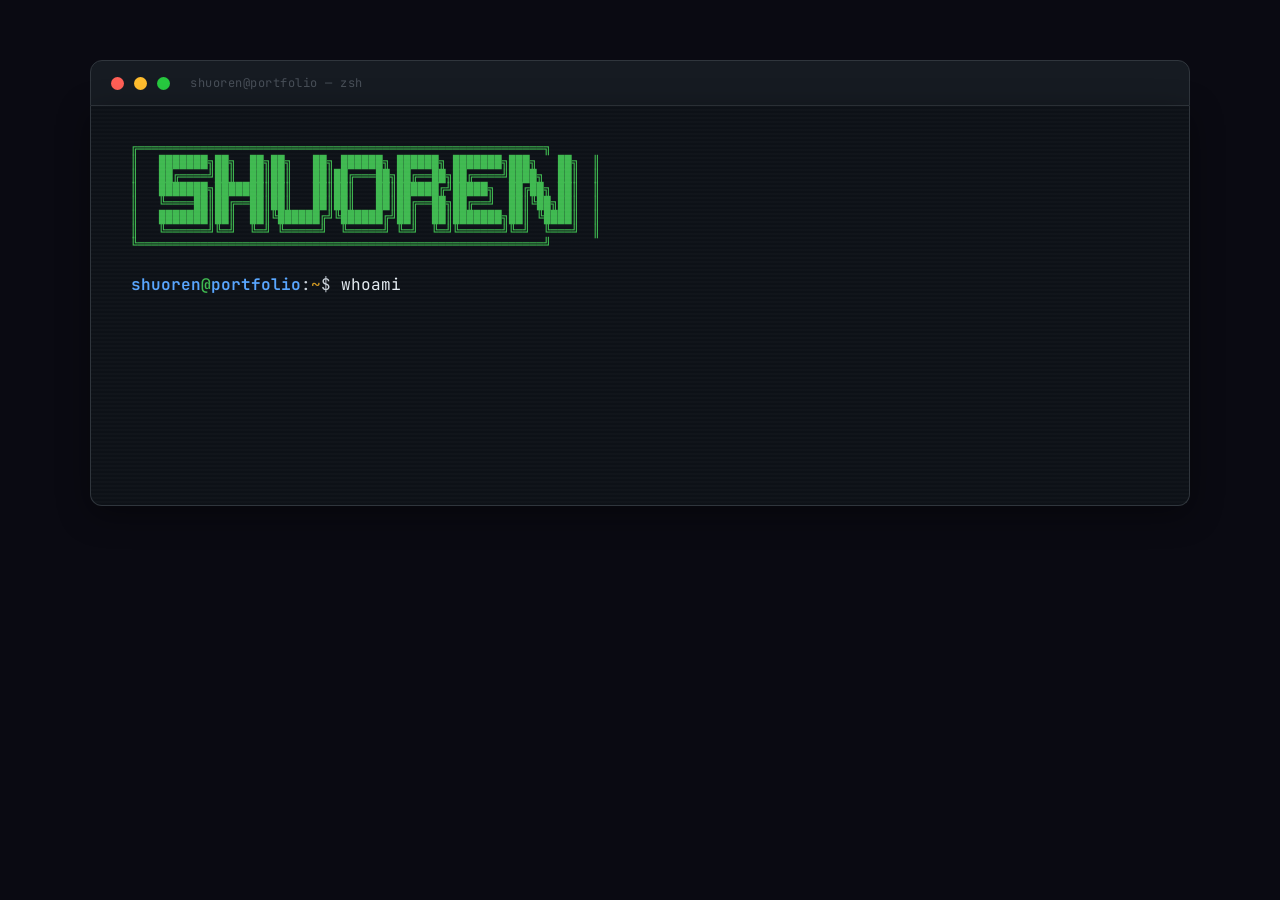
==== index.html @ 656d7a03 "update: remove archived repos, add active projects, CV badge" ====
<!DOCTYPE html>
<html lang="zh-CN">
<head>
  <meta charset="UTF-8" />
  <meta name="viewport" content="width=device-width, initial-scale=1.0" />
  <title>Shuoren Li 李硕仁</title>
  <link rel="preconnect" href="https://fonts.googleapis.com" />
  <link rel="preconnect" href="https://fonts.gstatic.com" crossorigin />
  <link href="https://fonts.googleapis.com/css2?family=JetBrains+Mono:wght@400;500;600;700;800&family=Noto+Sans+SC:wght@400;500;600;700&display=swap" rel="stylesheet" />
  <style>
    * { margin: 0; padding: 0; box-sizing: border-box; }
    body {
      font-family: 'JetBrains Mono', 'Noto Sans SC', 'Fira Code', Consolas, monospace;
      background: #0a0a12;
      color: #c9d1d9;
      min-height: 100vh;
      display: flex;
      flex-direction: column;
      align-items: center;
      padding: 60px 30px;
    }

    .container {
      max-width: 1100px;
      width: 100%;
    }

    .terminal-bar {
      background: #161b22;
      border: 1px solid #30363d;
      border-radius: 12px 12px 0 0;
      padding: 14px 20px;
      display: flex;
      align-items: center;
      gap: 10px;
    }

    .dot { width: 13px; height: 13px; border-radius: 50%; flex-shrink: 0; }
    .dot.red { background: #ff5f56; }
    .dot.yellow { background: #ffbd2e; }
    .dot.green { background: #27c93f; }

    .terminal-title {
      font-size: 12px;
      color: #484f58;
      margin-left: 10px;
      letter-spacing: 0.5px;
      user-select: none;
    }

    .terminal-body {
      background: #0d1117;
      border: 1px solid #30363d;
      border-top: none;
      border-radius: 0 0 12px 12px;
      padding: 36px 40px;
      line-height: 1.9;
      box-shadow: 0 8px 32px rgba(0,0,0,0.4);
      min-height: 400px;
      position: relative;
      overflow: hidden;
    }

    .terminal-body::after {
      content: '';
      position: absolute;
      top: 0; left: 0; right: 0; bottom: 0;
      background: repeating-linear-gradient(
        0deg, transparent, transparent 2px,
        rgba(255,255,255,0.015) 2px, rgba(255,255,255,0.015) 4px
      );
      pointer-events: none;
    }

    .line { margin-bottom: 2px; }

    .prompt { color: #3fb950; font-weight: 600; }
    .prompt-user { color: #58a6ff; }
    .path-dir { color: #d29922; }
    .cmd { color: #e6edf3; }
    .output { color: #8b949e; }
    .output p { margin: 2px 0; }

    .highlight { color: #f0883e; font-weight: 600; }
    .accent { color: #58a6ff; }
    .green { color: #3fb950; }
    .dim { color: #484f58; }
    .zh { font-family: 'Noto Sans SC', sans-serif; }

    .link {
      color: #58a6ff;
      text-decoration: none;
      border-bottom: 1px solid transparent;
      transition: border-color 0.2s;
    }
    .link:hover { border-bottom-color: #58a6ff; }

    .badge-row {
      display: flex;
      flex-wrap: wrap;
      gap: 10px;
      margin: 16px 0 0;
    }
    .badge-row img {
      height: 28px;
      border-radius: 4px;
      transition: transform 0.2s;
    }
    .badge-row img:hover { transform: translateY(-2px); }

    hr {
      border: none;
      border-top: 1px solid #21262d;
      margin: 22px 0;
    }

    .cursor-blink {
      display: inline-block;
      width: 10px;
      height: 20px;
      background: #3fb950;
      vertical-align: text-bottom;
      margin-left: 4px;
      animation: blink 1s step-end infinite;
    }
    @keyframes blink { 50% { opacity: 0; } }

    .typing-cursor {
      display: inline-block;
      width: 10px;
      height: 20px;
      background: #3fb950;
      vertical-align: text-bottom;
      margin-left: 2px;
      animation: blink 1s step-end infinite;
    }

    .ascii-art {
      color: #3fb950;
      font-size: 11px;
      line-height: 1.25;
      margin-bottom: 18px;
      white-space: pre;
      overflow: hidden;
    }

    .skill-tag {
      display: inline-block;
      padding: 3px 12px;
      margin: 3px 4px 3px 0;
      border: 1px solid #21262d;
      border-radius: 6px;
      font-size: 12px;
      color: #8b949e;
      transition: all 0.2s;
      font-family: 'JetBrains Mono', monospace;
    }
    .skill-tag:hover {
      border-color: #3fb950;
      color: #3fb950;
    }

    .project-block {
      margin: 10px 0;
      padding: 12px 16px;
      border-left: 2px solid #21262d;
      transition: border-color 0.2s;
    }
    .project-block:hover {
      border-left-color: #3fb950;
    }
    .project-block .proj-name {
      font-size: 14px;
      font-weight: 600;
      color: #e6edf3;
    }
    .project-block .proj-name a {
      color: #58a6ff;
      text-decoration: none;
    }
    .project-block .proj-name a:hover {
      text-decoration: underline;
    }
    .project-block .proj-desc {
      font-size: 13px;
      line-height: 1.7;
      margin-top: 4px;
    }
    .project-block .proj-desc .en {
      color: #8b949e;
    }
    .project-block .proj-desc .cn {
      color: #8b949e;
      font-family: 'Noto Sans SC', sans-serif;
    }
    .project-block .proj-tags {
      margin-top: 6px;
      display: flex;
      flex-wrap: wrap;
      gap: 6px;
    }
    .project-block .proj-tags span {
      font-size: 11px;
      padding: 2px 8px;
      border-radius: 4px;
      background: #161b22;
      color: #484f58;
      border: 1px solid #21262d;
      font-family: 'JetBrains Mono', monospace;
    }

    .exp-line {
      margin: 4px 0;
      display: flex;
      gap: 20px;
    }
    .exp-date {
      color: #484f58;
      min-width: 140px;
      font-size: 12px;
      flex-shrink: 0;
    }
    .exp-detail { color: #8b949e; }
    .exp-company { color: #e6edf3; font-weight: 600; }

    .indent { padding-left: 26px; }

    .research-block {
      margin: 8px 0;
    }
    .research-block .pub-title {
      color: #e6edf3;
      font-weight: 600;
    }
    .research-block .pub-meta {
      font-size: 12px;
      color: #484f58;
    }

    @media (max-width: 820px) {
      body { padding: 20px 12px; }
      .terminal-body { padding: 20px 16px; }
      .exp-line { flex-direction: column; gap: 2px; }
      .exp-date { min-width: auto; }
      .ascii-art { font-size: 6px; }
      .project-block { padding: 8px 12px; }
    }
  </style>
</head>
<body>
  <div class="container">
    <div class="terminal-bar">
      <span class="dot red"></span>
      <span class="dot yellow"></span>
      <span class="dot green"></span>
      <span class="terminal-title">shuoren@portfolio — zsh</span>
    </div>
    <div class="terminal-body" id="terminal">

      <div class="ascii-art" id="ascii-header"></div>

      <div id="lines"></div>

      <div id="current-line" class="line" style="display:none;">
        <span class="prompt"><span class="prompt-user">shuoren</span>@<span class="prompt-user">portfolio</span></span>:<span class="path-dir">~</span>$ <span class="cmd" id="cmd-text"></span><span class="typing-cursor" id="type-cursor"></span>
      </div>

      <div id="prompt-end" class="line">
        <span class="prompt"><span class="prompt-user">shuoren</span>@<span class="prompt-user">portfolio</span></span>:<span class="path-dir">~</span>$ <span class="cursor-blink"></span>
      </div>

    </div>
  </div>

  <script>
    const ASCII_HEADER = [
      "╔══════════════════════════════════════════════════════════╗",
      "║   ███████╗██╗  ██╗██╗   ██╗ ██████╗ ██████╗ ███████╗███╗   ██╗  ║",
      "║   ██╔════╝██║  ██║██║   ██║██╔═══██╗██╔══██╗██╔════╝████╗  ██║  ║",
      "║   ███████╗███████║██║   ██║██║   ██║██████╔╝█████╗  ██╔██╗ ██║  ║",
      "║   ╚════██║██╔══██║██║   ██║██║   ██║██╔══██╗██╔══╝  ██║╚██╗██║  ║",
      "║   ███████║██║  ██║╚██████╔╝╚██████╔╝██║  ██║███████╗██║ ╚████║  ║",
      "║   ╚══════╝╚═╝  ╚═╝ ╚═════╝  ╚═════╝ ╚═╝  ╚═╝╚══════╝╚═╝  ╚═══╝  ║",
      "╚══════════════════════════════════════════════════════════╝"
    ].join('\n');

    const sections = [
      {
        cmd: 'whoami',
        output: [
          { html: '<span class="highlight">Shuoren Li</span> <span class="zh" style="color:#8b949e;">李硕仁</span>' },
          { html: 'Financial Engineering @ <span class="accent">Guangdong University of Foreign Studies</span>' },
          { html: '<span class="zh" style="color:#8b949e;">金融工程 · 广东外语外贸大学</span>' },
          { html: '<span class="dim">━━━━━━━━━━━━━━━━━━━━━━━━━━━━━━━━━━━━━━━━━━━━━</span>' },
          { html: 'Quantitative Investment  ·  Alternative Data  ·  Asset Pricing' },
          { html: '<span class="zh" style="color:#8b949e;">量化投资 · 另类数据 · 资产定价</span>' },
        ]
      },
      {
        cmd: 'ls skills/',
        output: [
          { html: `<span class="skill-tag">Python</span> <span class="skill-tag">C</span> <span class="skill-tag">SQL</span> <span class="skill-tag">LaTeX</span> <span class="skill-tag">Git</span>` },
          { html: `<span class="skill-tag">LightGBM</span> <span class="skill-tag">scikit-learn</span> <span class="skill-tag">Pandas</span> <span class="skill-tag">NumPy</span> <span class="skill-tag">QMT</span>` },
          { html: `<span class="skill-tag">Wind</span> <span class="skill-tag">CSMAR</span> <span class="skill-tag">iFind</span> <span class="skill-tag">AKShare</span> <span class="skill-tag">Selenium</span> <span class="skill-tag">PySide6</span> <span class="skill-tag">SQLite</span>` },
        ]
      },
      {
        cmd: 'ls -l projects/',
        output: [
          { html: `<div class="project-block">
            <div class="proj-name"><a href="https://github.com/Leo984357/qmt_investment_assistant">qmt_investment_assistant/</a></div>
            <div class="proj-desc">
              <div class="en">HS300 quantitative trading strategy — LightGBM multi-factor model, live on QMT</div>
              <div class="cn">沪深 300 量化交易策略，基于 LightGBM 多因子模型，QMT 平台实盘运行</div>
            </div>
            <div class="proj-tags"><span>LightGBM</span><span>QMT</span><span>多因子</span><span>实盘交易</span></div>
          </div>` },
          { html: `<div class="project-block">
            <div class="proj-name"><a href="https://github.com/Leo984357/genai_china_replication">genai_china_replication/</a></div>
            <div class="proj-desc">
              <div class="en">Corporate LLM exposure factor from 7.5M Chinese job postings (2014–2024) via NLP pipeline</div>
              <div class="cn">基于 750 万条招聘数据的 NLP 管线，构建 A 股上市公司 GenAI 暴露因子</div>
            </div>
            <div class="proj-tags"><span>NLP</span><span>Asset Pricing</span><span>Python</span><span>First Author</span></div>
          </div>` },
          { html: `<div class="project-block">
            <div class="proj-name"><a href="https://github.com/Leo984357/fund-pool-model">fund-pool-model/</a> <span class="dim" style="font-size:11px;">· Fund selection & weighting</span></div>
            <div class="proj-desc">
              <div class="en">Daily mutual fund scoring, selection and portfolio weighting with live GUI</div>
              <div class="cn">公募基金日度评分、选基与组合权重生成，支持 GUI 交互</div>
            </div>
            <div class="proj-tags"><span>Python</span><span>PySide6</span><span>基金评价</span><span>AKShare</span></div>
          </div>` },
          
          { html: `<div class="project-block">
            <div class="proj-name"><a href="https://github.com/Leo984357/quant-apply">quant-apply/</a> <span class="dim" style="font-size:11px;">· Job automation</span></div>
            <div class="proj-desc">
              <div class="en">Unified quant/fintech job application automation (Boss直聘 CLI + ATS + LinkedIn)</div>
              <div class="cn">量化和金融科技岗位求职自动化——Boss直聘封装、ATS 追踪</div>
            </div>
            <div class="proj-tags"><span>Python</span><span>自动化</span><span>求职</span></div>
          </div>` },
          { html: `<div class="project-block">
            <div class="proj-name"><a href="https://github.com/Leo984357/qmt-trading-strategy">qmt-trading-strategy/</a> <span class="dim" style="font-size:11px;">· QMT strategies</span></div>
            <div class="proj-desc">
              <div class="en">QMT-based A-share quantitative trading strategies with backtesting & execution modules</div>
              <div class="cn">基于 QMT 的 A 股量化策略，含回测信号执行模块</div>
            </div>
            <div class="proj-tags"><span>Python</span><span>QMT</span><span>回测</span></div>
          </div>` },

        ]
      },
      {
        cmd: 'cat experience.md',
        output: [
          { html: `<div class="exp-line"><span class="exp-date">Jul 2025 – Sep 2025</span><span class="exp-detail"><span class="exp-company">Securities Times</span> · Research Intern <span class="dim">(Shenzhen)</span></span></div>` },
          { html: `<div class="exp-line"><span class="exp-date">Sep 2025 – Nov 2025</span><span class="exp-detail"><span class="exp-company">China Foreign Trade Centre</span> · VIP Affairs Intern <span class="dim">(Guangzhou)</span></span></div>` },
          { html: `<div class="exp-line"><span class="exp-date">Jul 2024 – Aug 2024</span><span class="exp-detail"><span class="exp-company">Tencent CSIG</span> · Operations Intern <span class="dim">(Shenzhen)</span></span></div>` },
          { html: `<div class="exp-line" style="margin-top:8px;"><span class="exp-date">2022 – 2026</span><span class="exp-detail"><span class="exp-company">Guangdong University of Foreign Studies</span> · B.Eng Financial Engineering <span class="dim">(Guangzhou)</span></span></div>` },
        ]
      },
      {
        cmd: 'cat research.md',
        output: [
          { html: `<div class="research-block">
            <div class="pub-title">Corporate LLM Exposure Factor & Asset Pricing</div>
            <div class="pub-meta"><em>First Author</em> · <span class="dim">Working Paper</span></div>
          </div>` },
          { html: '<span style="color:#8b949e;font-size:13px;">~7.5M job postings (2014–2024) → NLP pipeline → firm-year AI exposure factor → Chinese A-share asset pricing</span>' },
          { html: '<span class="zh" style="color:#8b949e;font-size:13px;">基于 750 万条招聘数据构建企业 AI 暴露因子，检验其在 A 股市场的定价能力</span>' },
          { text: '' },
          { html: `<div class="research-block" style="margin-top:8px;">
            <div class="pub-title">HS300 LightGBM Multi-Factor Strategy</div>
            <div class="pub-meta"><em>First Prize, FinTech Diankuan Cup (Top 2%)</em></div>
          </div>` },
          { html: '<span style="color:#8b949e;font-size:13px;">81.87% cumulative return vs 11.87% benchmark (2022–2025) · Live on QMT</span>' },
          { html: '<span class="zh" style="color:#8b949e;font-size:13px;">累计收益 81.87%，基准 11.87%，QMT 平台实盘运行中</span>' },
        ]
      },
      {
        cmd: './contact.sh',
        output: [
          { html: `<div class="badge-row">
            <a href="mailto:leo2974656036@foxmail.com"><img src="https://img.shields.io/badge/leo2974656036@foxmail.com-EA4335?style=for-the-badge&logo=gmail&logoColor=white" /></a>
            <a href="https://github.com/Leo984357"><img src="https://img.shields.io/badge/github.com/Leo984357-181717?style=for-the-badge&logo=github&logoColor=white" /></a>
            <a href="https://github.com/Leo984357/Leo984357/blob/main/CV_Shuoren_Li.pdf"><img src="https://img.shields.io/badge/CV-4285F4?style=for-the-badge&logo=googledocs&logoColor=white" /></a>
            <img src="https://img.shields.io/badge/Guangzhou%2FShenzhen-00C853?style=for-the-badge&logo=googlemaps&logoColor=white" />
            <img src="https://visitor-badge.laobi.icu/badge?page_id=Leo984357.Leo984357&left_text=visits" />
          </div>` },
        ]
      },
    ];

    let sectionIdx = 0;
    let lineIdx = 0;
    let charIdx = 0;

    const linesEl = document.getElementById('lines');
    const currentLine = document.getElementById('current-line');
    const cmdText = document.getElementById('cmd-text');
    const typeCursor = document.getElementById('type-cursor');
    const promptEnd = document.getElementById('prompt-end');

    function typeCommand(cmd, cb) {
      currentLine.style.display = 'block';
      promptEnd.style.display = 'none';
      cmdText.textContent = '';
      charIdx = 0;

      function tick() {
        if (charIdx < cmd.length) {
          cmdText.textContent += cmd[charIdx];
          charIdx++;
          setTimeout(tick, 40 + Math.random() * 30);
        } else {
          typeCursor.style.display = 'none';
          setTimeout(cb, 350);
        }
      }
      tick();
    }

    function showLine(html) {
      const p = document.createElement('div');
      p.className = 'line output indent';
      p.innerHTML = html;
      linesEl.appendChild(p);
    }

    function showCommand(cmd) {
      const p = document.createElement('div');
      p.className = 'line';
      p.innerHTML = `<span class="prompt"><span class="prompt-user">shuoren</span>@<span class="prompt-user">portfolio</span></span>:<span class="path-dir">~</span>$ <span class="cmd">${cmd}</span>`;
      linesEl.appendChild(p);
    }

    function runSection() {
      if (sectionIdx >= sections.length) {
        currentLine.style.display = 'none';
        promptEnd.style.display = 'block';
        return;
      }

      const section = sections[sectionIdx];
      lineIdx = 0;

      typeCommand(section.cmd, () => {
        showCommand(section.cmd);

        function showNextLine() {
          if (lineIdx < section.output.length) {
            const out = section.output[lineIdx];
            lineIdx++;
            showLine(out.html || out.text);
            const delay = out.text === '' || out.html === '' ? 80 : 180 + Math.random() * 120;
            setTimeout(showNextLine, delay);
          } else {
            if (sectionIdx < sections.length - 1) {
              setTimeout(() => linesEl.appendChild(document.createElement('hr')), 250);
            }
            sectionIdx++;
            typeCursor.style.display = 'inline-block';
            setTimeout(runSection, 450);
          }
        }
        setTimeout(showNextLine, 250);
      });
    }

    document.getElementById('ascii-header').textContent = ASCII_HEADER;
    setTimeout(runSection, 600);
  </script>
</body>
</html>
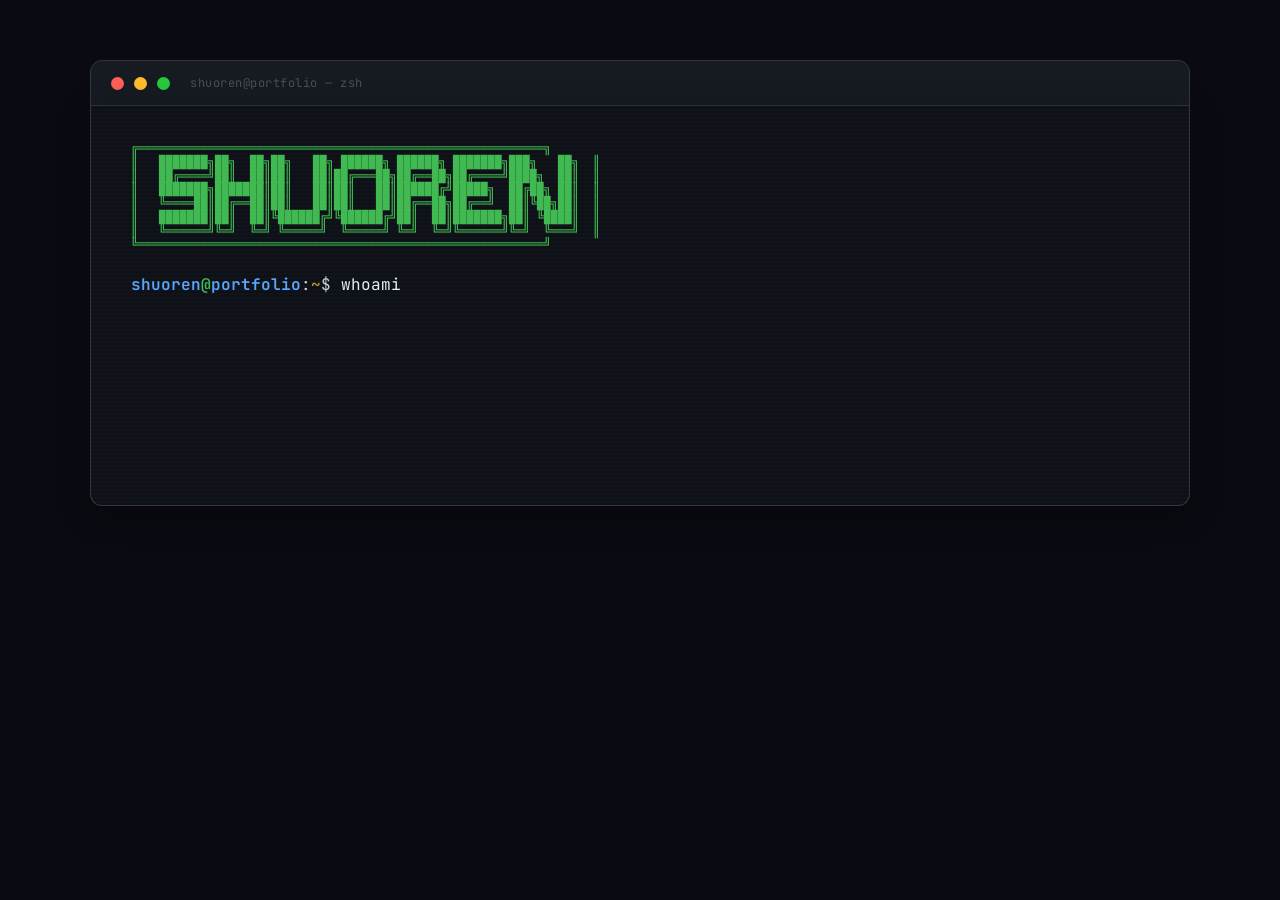
==== commit 6a437133: "update: remove archived repos, add active projects, update descriptions" ====
--- a/index.html
+++ b/index.html
@@ -384,7 +384,6 @@
           { html: `<div class="badge-row">
             <a href="mailto:leo2974656036@foxmail.com"><img src="https://img.shields.io/badge/leo2974656036@foxmail.com-EA4335?style=for-the-badge&logo=gmail&logoColor=white" /></a>
             <a href="https://github.com/Leo984357"><img src="https://img.shields.io/badge/github.com/Leo984357-181717?style=for-the-badge&logo=github&logoColor=white" /></a>
-            <a href="https://github.com/Leo984357/Leo984357/blob/main/CV_Shuoren_Li.pdf"><img src="https://img.shields.io/badge/CV-4285F4?style=for-the-badge&logo=googledocs&logoColor=white" /></a>
             <img src="https://img.shields.io/badge/Guangzhou%2FShenzhen-00C853?style=for-the-badge&logo=googlemaps&logoColor=white" />
             <img src="https://visitor-badge.laobi.icu/badge?page_id=Leo984357.Leo984357&left_text=visits" />
           </div>` },
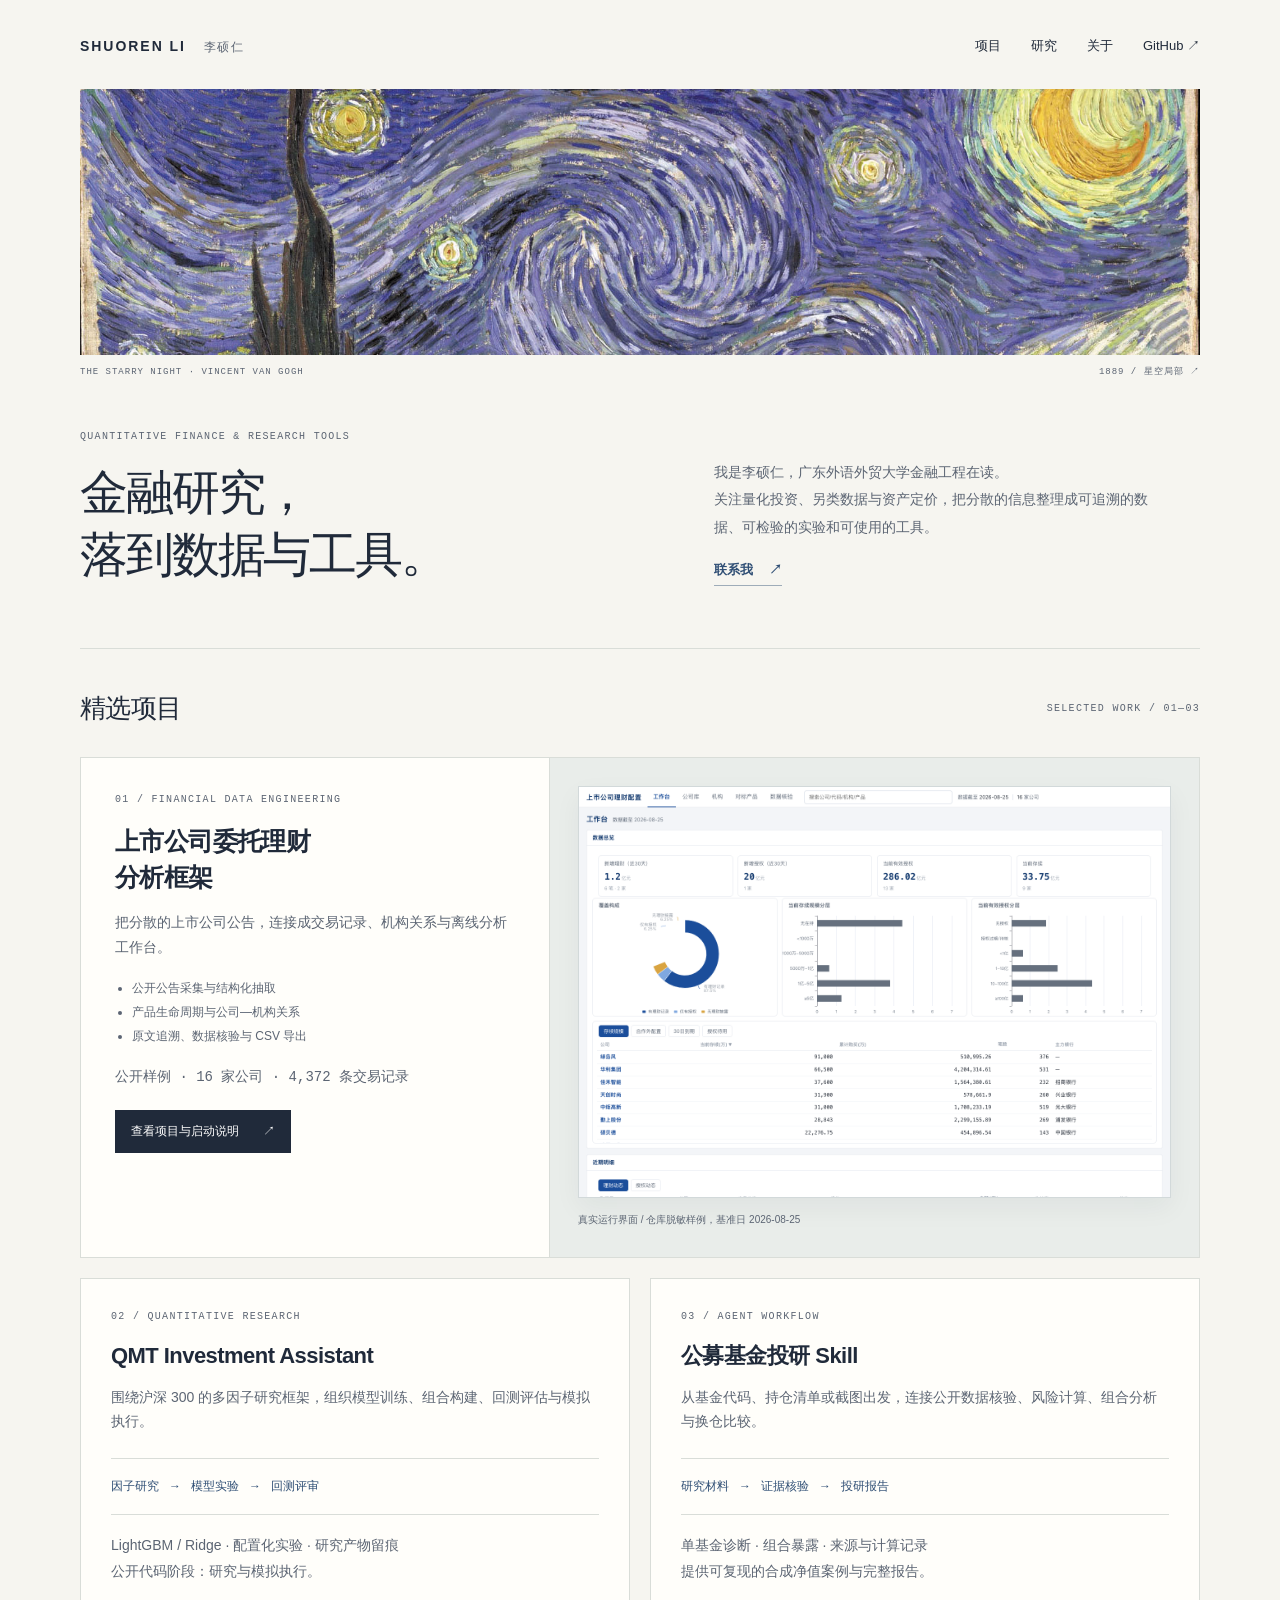
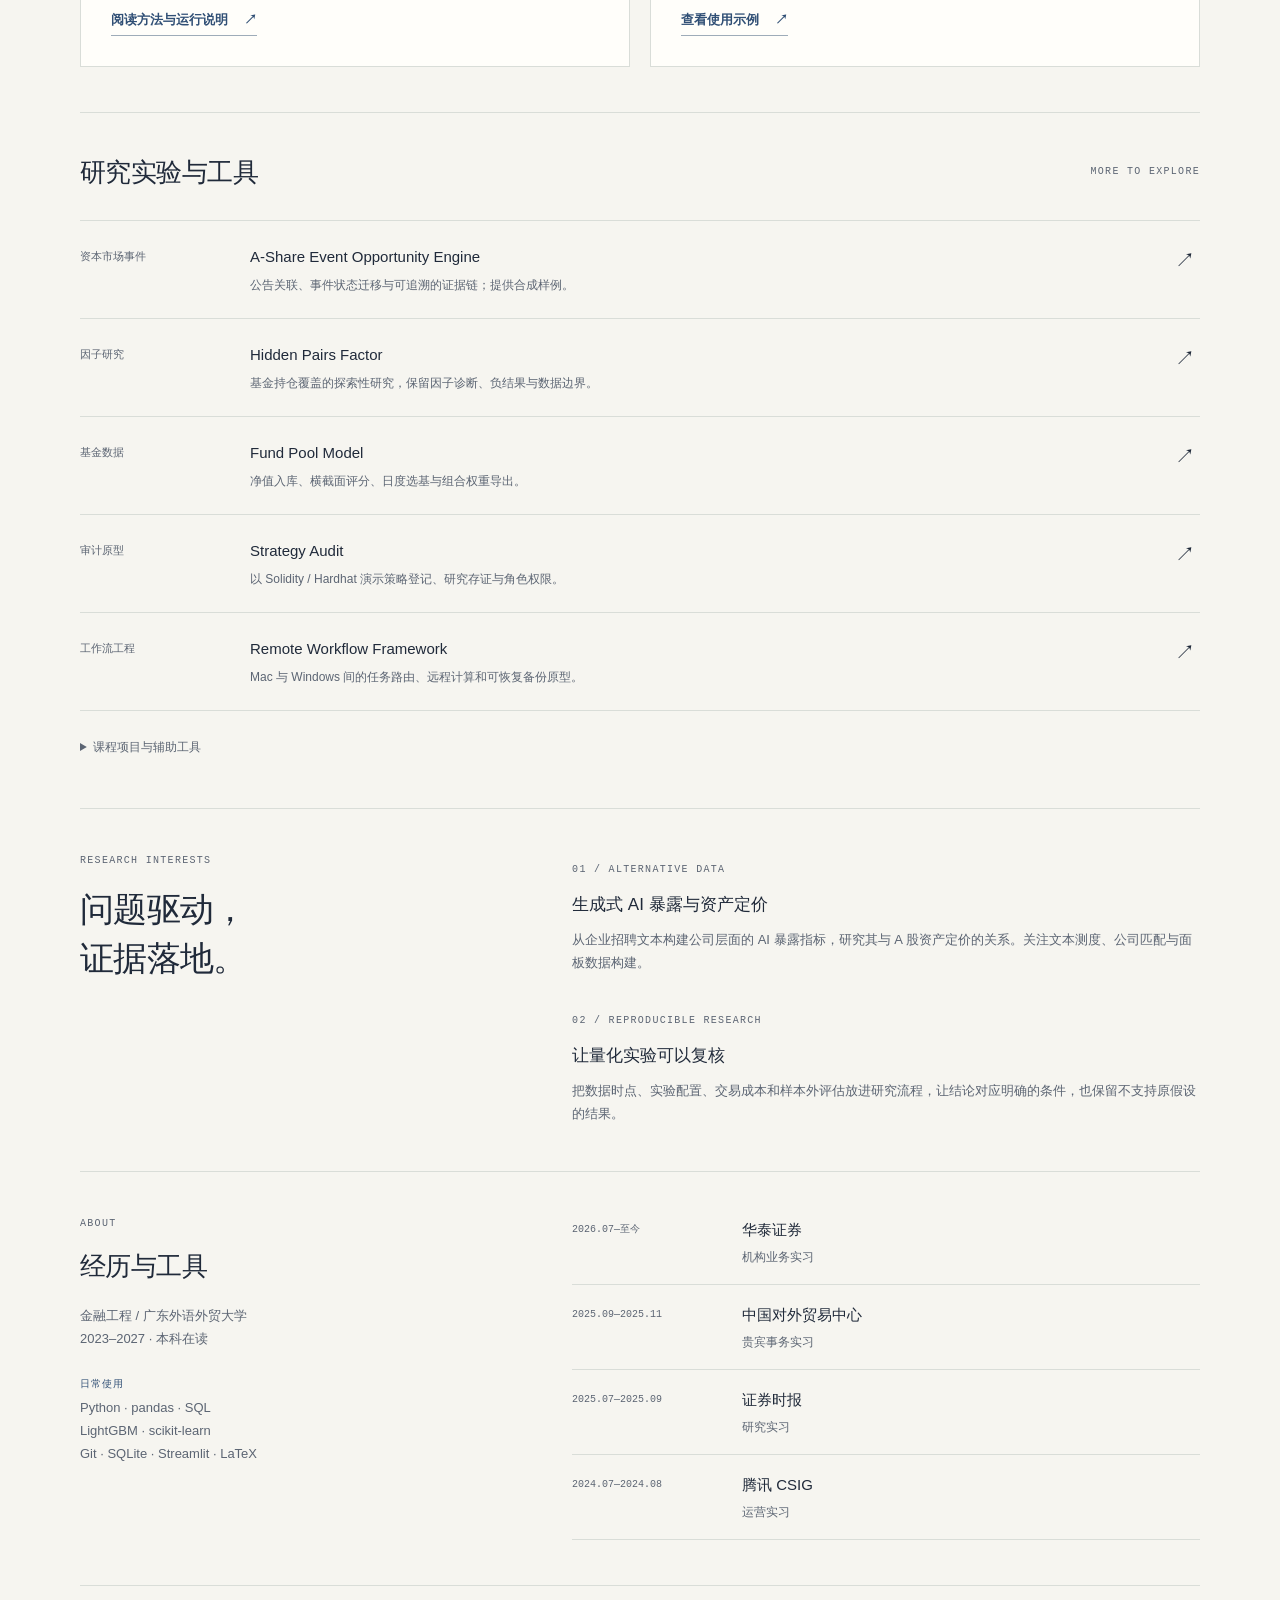
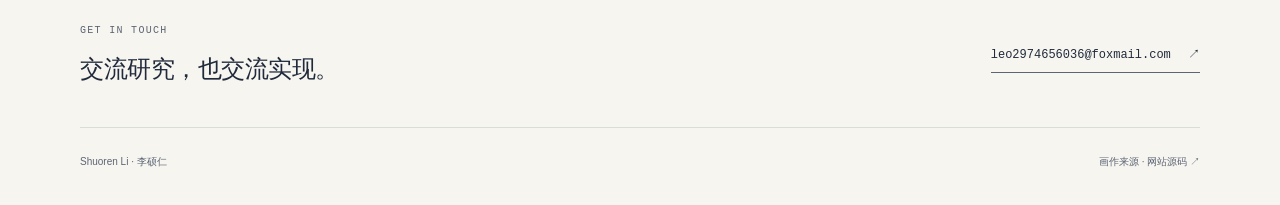
==== commit d551142f: "Refresh portfolio layout, artwork and project presentation" ====
--- a/index.html
+++ b/index.html
@@ -1,474 +1,67 @@
-<!DOCTYPE html>
+<!doctype html>
 <html lang="zh-CN">
 <head>
-  <meta charset="UTF-8" />
-  <meta name="viewport" content="width=device-width, initial-scale=1.0" />
-  <title>Shuoren Li 李硕仁</title>
-  <link rel="preconnect" href="https://fonts.googleapis.com" />
-  <link rel="preconnect" href="https://fonts.gstatic.com" crossorigin />
-  <link href="https://fonts.googleapis.com/css2?family=JetBrains+Mono:wght@400;500;600;700;800&family=Noto+Sans+SC:wght@400;500;600;700&display=swap" rel="stylesheet" />
-  <style>
-    * { margin: 0; padding: 0; box-sizing: border-box; }
-    body {
-      font-family: 'JetBrains Mono', 'Noto Sans SC', 'Fira Code', Consolas, monospace;
-      background: #0a0a12;
-      color: #c9d1d9;
-      min-height: 100vh;
-      display: flex;
-      flex-direction: column;
-      align-items: center;
-      padding: 60px 30px;
-    }
-
-    .container {
-      max-width: 1100px;
-      width: 100%;
-    }
-
-    .terminal-bar {
-      background: #161b22;
-      border: 1px solid #30363d;
-      border-radius: 12px 12px 0 0;
-      padding: 14px 20px;
-      display: flex;
-      align-items: center;
-      gap: 10px;
-    }
-
-    .dot { width: 13px; height: 13px; border-radius: 50%; flex-shrink: 0; }
-    .dot.red { background: #ff5f56; }
-    .dot.yellow { background: #ffbd2e; }
-    .dot.green { background: #27c93f; }
-
-    .terminal-title {
-      font-size: 12px;
-      color: #484f58;
-      margin-left: 10px;
-      letter-spacing: 0.5px;
-      user-select: none;
-    }
-
-    .terminal-body {
-      background: #0d1117;
-      border: 1px solid #30363d;
-      border-top: none;
-      border-radius: 0 0 12px 12px;
-      padding: 36px 40px;
-      line-height: 1.9;
-      box-shadow: 0 8px 32px rgba(0,0,0,0.4);
-      min-height: 400px;
-      position: relative;
-      overflow: hidden;
-    }
-
-    .terminal-body::after {
-      content: '';
-      position: absolute;
-      top: 0; left: 0; right: 0; bottom: 0;
-      background: repeating-linear-gradient(
-        0deg, transparent, transparent 2px,
-        rgba(255,255,255,0.015) 2px, rgba(255,255,255,0.015) 4px
-      );
-      pointer-events: none;
-    }
-
-    .line { margin-bottom: 2px; }
-
-    .prompt { color: #3fb950; font-weight: 600; }
-    .prompt-user { color: #58a6ff; }
-    .path-dir { color: #d29922; }
-    .cmd { color: #e6edf3; }
-    .output { color: #8b949e; }
-    .output p { margin: 2px 0; }
-
-    .highlight { color: #f0883e; font-weight: 600; }
-    .accent { color: #58a6ff; }
-    .green { color: #3fb950; }
-    .dim { color: #484f58; }
-    .zh { font-family: 'Noto Sans SC', sans-serif; }
-
-    .link {
-      color: #58a6ff;
-      text-decoration: none;
-      border-bottom: 1px solid transparent;
-      transition: border-color 0.2s;
-    }
-    .link:hover { border-bottom-color: #58a6ff; }
-
-    .badge-row {
-      display: flex;
-      flex-wrap: wrap;
-      gap: 10px;
-      margin: 16px 0 0;
-    }
-    .badge-row img {
-      height: 28px;
-      border-radius: 4px;
-      transition: transform 0.2s;
-    }
-    .badge-row img:hover { transform: translateY(-2px); }
-
-    hr {
-      border: none;
-      border-top: 1px solid #21262d;
-      margin: 22px 0;
-    }
-
-    .cursor-blink {
-      display: inline-block;
-      width: 10px;
-      height: 20px;
-      background: #3fb950;
-      vertical-align: text-bottom;
-      margin-left: 4px;
-      animation: blink 1s step-end infinite;
-    }
-    @keyframes blink { 50% { opacity: 0; } }
-
-    .typing-cursor {
-      display: inline-block;
-      width: 10px;
-      height: 20px;
-      background: #3fb950;
-      vertical-align: text-bottom;
-      margin-left: 2px;
-      animation: blink 1s step-end infinite;
-    }
-
-    .ascii-art {
-      color: #3fb950;
-      font-size: 11px;
-      line-height: 1.25;
-      margin-bottom: 18px;
-      white-space: pre;
-      overflow: hidden;
-    }
-
-    .skill-tag {
-      display: inline-block;
-      padding: 3px 12px;
-      margin: 3px 4px 3px 0;
-      border: 1px solid #21262d;
-      border-radius: 6px;
-      font-size: 12px;
-      color: #8b949e;
-      transition: all 0.2s;
-      font-family: 'JetBrains Mono', monospace;
-    }
-    .skill-tag:hover {
-      border-color: #3fb950;
-      color: #3fb950;
-    }
-
-    .project-block {
-      margin: 10px 0;
-      padding: 12px 16px;
-      border-left: 2px solid #21262d;
-      transition: border-color 0.2s;
-    }
-    .project-block:hover {
-      border-left-color: #3fb950;
-    }
-    .project-block .proj-name {
-      font-size: 14px;
-      font-weight: 600;
-      color: #e6edf3;
-    }
-    .project-block .proj-name a {
-      color: #58a6ff;
-      text-decoration: none;
-    }
-    .project-block .proj-name a:hover {
-      text-decoration: underline;
-    }
-    .project-block .proj-desc {
-      font-size: 13px;
-      line-height: 1.7;
-      margin-top: 4px;
-    }
-    .project-block .proj-desc .en {
-      color: #8b949e;
-    }
-    .project-block .proj-desc .cn {
-      color: #8b949e;
-      font-family: 'Noto Sans SC', sans-serif;
-    }
-    .project-block .proj-tags {
-      margin-top: 6px;
-      display: flex;
-      flex-wrap: wrap;
-      gap: 6px;
-    }
-    .project-block .proj-tags span {
-      font-size: 11px;
-      padding: 2px 8px;
-      border-radius: 4px;
-      background: #161b22;
-      color: #484f58;
-      border: 1px solid #21262d;
-      font-family: 'JetBrains Mono', monospace;
-    }
-
-    .exp-line {
-      margin: 4px 0;
-      display: flex;
-      gap: 20px;
-    }
-    .exp-date {
-      color: #484f58;
-      min-width: 140px;
-      font-size: 12px;
-      flex-shrink: 0;
-    }
-    .exp-detail { color: #8b949e; }
-    .exp-company { color: #e6edf3; font-weight: 600; }
-
-    .indent { padding-left: 26px; }
-
-    .research-block {
-      margin: 8px 0;
-    }
-    .research-block .pub-title {
-      color: #e6edf3;
-      font-weight: 600;
-    }
-    .research-block .pub-meta {
-      font-size: 12px;
-      color: #484f58;
-    }
-
-    @media (max-width: 820px) {
-      body { padding: 20px 12px; }
-      .terminal-body { padding: 20px 16px; }
-      .exp-line { flex-direction: column; gap: 2px; }
-      .exp-date { min-width: auto; }
-      .ascii-art { font-size: 6px; }
-      .project-block { padding: 8px 12px; }
-    }
-  </style>
+  <meta charset="utf-8">
+  <meta name="viewport" content="width=device-width, initial-scale=1">
+  <title>李硕仁 Shuoren Li — 金融研究与数据工具</title>
+  <meta name="description" content="李硕仁的研究与工程作品集：上市公司委托理财分析、量化研究、公募基金投研与金融数据工具。">
+  <meta name="theme-color" content="#f6f5f0">
+  <meta property="og:type" content="website">
+  <meta property="og:title" content="Shuoren Li · 金融研究，落到数据与工具">
+  <meta property="og:description" content="量化投资 · 另类数据 · 资产定价。查看精选项目、研究记录与使用示例。">
+  <meta property="og:url" content="https://leo984357.github.io/">
+  <meta property="og:image" content="https://leo984357.github.io/assets/starry-night.jpg">
+  <link rel="canonical" href="https://leo984357.github.io/">
+  <link rel="icon" href="assets/favicon.svg" type="image/svg+xml">
+  <link rel="stylesheet" href="style.css">
 </head>
 <body>
-  <div class="container">
-    <div class="terminal-bar">
-      <span class="dot red"></span>
-      <span class="dot yellow"></span>
-      <span class="dot green"></span>
-      <span class="terminal-title">shuoren@portfolio — zsh</span>
-    </div>
-    <div class="terminal-body" id="terminal">
-
-      <div class="ascii-art" id="ascii-header"></div>
-
-      <div id="lines"></div>
-
-      <div id="current-line" class="line" style="display:none;">
-        <span class="prompt"><span class="prompt-user">shuoren</span>@<span class="prompt-user">portfolio</span></span>:<span class="path-dir">~</span>$ <span class="cmd" id="cmd-text"></span><span class="typing-cursor" id="type-cursor"></span>
+  <a class="skip" href="#main">跳到主要内容</a>
+  <header class="masthead wrap">
+    <a class="wordmark" href="./" aria-label="Shuoren Li 首页">SHUOREN LI<span>李硕仁</span></a>
+    <nav aria-label="主导航"><a href="#projects">项目</a><a href="#research">研究</a><a href="#about">关于</a><a href="https://github.com/Leo984357">GitHub <span aria-hidden="true">↗</span></a></nav>
+  </header>
+  <main id="main" class="wrap">
+    <figure class="artwork">
+      <div class="painting"><img src="assets/starry-night.jpg" width="1879" height="1500" fetchpriority="high" alt="梵高《星月夜》的星空局部，蓝色旋涡与金黄色月光组成横幅"></div>
+      <figcaption><span>THE STARRY NIGHT · VINCENT VAN GOGH</span><a href="https://commons.wikimedia.org/wiki/File:VanGogh-starry_night.jpg">1889 / 星空局部 <span aria-hidden="true">↗</span></a></figcaption>
+    </figure>
+    <section class="intro" aria-labelledby="intro-title">
+      <div><p class="eyebrow">QUANTITATIVE FINANCE & RESEARCH TOOLS</p><h1 id="intro-title">金融研究，<br>落到数据与工具。</h1></div>
+      <div class="intro-note"><p>我是李硕仁，广东外语外贸大学金融工程在读。<br>关注量化投资、另类数据与资产定价，把分散的信息整理成可追溯的数据、可检验的实验和可使用的工具。</p><a class="text-link" href="mailto:leo2974656036@foxmail.com">联系我 <span aria-hidden="true">↗</span></a></div>
+    </section>
+    <section id="projects" class="section" aria-labelledby="projects-title">
+      <div class="section-heading"><h2 id="projects-title">精选项目</h2><span class="eyebrow">SELECTED WORK / 01—03</span></div>
+      <article class="featured project">
+        <div class="project-copy"><p class="eyebrow">01 / FINANCIAL DATA ENGINEERING</p><h3>上市公司委托理财<br>分析框架</h3><p>把分散的上市公司公告，连接成交易记录、机构关系与离线分析工作台。</p><ul class="capabilities"><li>公开公告采集与结构化抽取</li><li>产品生命周期与公司—机构关系</li><li>原文追溯、数据核验与 CSV 导出</li></ul><p class="sample-note">公开样例 · 16 家公司 · 4,372 条交易记录</p><a class="button" href="https://github.com/Leo984357/listed-company-wealth-framework">查看项目与启动说明 <span aria-hidden="true">↗</span></a></div>
+        <figure class="project-preview"><a href="assets/workbench-preview.png" aria-label="查看委托理财工作台完整截图"><img src="assets/workbench-preview.png" width="1440" height="1000" alt="使用仓库公开样例数据运行的委托理财工作台，包括资金规模、到期分布与公司分析" loading="lazy"></a><figcaption>真实运行界面 / 仓库脱敏样例，基准日 2026-08-25</figcaption></figure>
+      </article>
+      <div class="project-grid">
+        <article class="project compact"><p class="eyebrow">02 / QUANTITATIVE RESEARCH</p><h3>QMT Investment Assistant</h3><p>围绕沪深 300 的多因子研究框架，组织模型训练、组合构建、回测评估与模拟执行。</p><div class="process" aria-label="研究流程"><span>因子研究</span><span aria-hidden="true">→</span><span>模型实验</span><span aria-hidden="true">→</span><span>回测评审</span></div><p class="project-detail">LightGBM / Ridge · 配置化实验 · 研究产物留痕<br>公开代码阶段：研究与模拟执行。</p><a class="text-link" href="https://github.com/Leo984357/qmt_investment_assistant">阅读方法与运行说明 <span aria-hidden="true">↗</span></a></article>
+        <article class="project compact"><p class="eyebrow">03 / AGENT WORKFLOW</p><h3>公募基金投研 Skill</h3><p>从基金代码、持仓清单或截图出发，连接公开数据核验、风险计算、组合分析与换仓比较。</p><div class="process" aria-label="基金研究流程"><span>研究材料</span><span aria-hidden="true">→</span><span>证据核验</span><span aria-hidden="true">→</span><span>投研报告</span></div><p class="project-detail">单基金诊断 · 组合暴露 · 来源与计算记录<br>提供可复现的合成净值案例与完整报告。</p><a class="text-link" href="https://github.com/Leo984357/mutual-fund-research-skill/tree/main/examples">查看使用示例 <span aria-hidden="true">↗</span></a></article>
       </div>
-
-      <div id="prompt-end" class="line">
-        <span class="prompt"><span class="prompt-user">shuoren</span>@<span class="prompt-user">portfolio</span></span>:<span class="path-dir">~</span>$ <span class="cursor-blink"></span>
+    </section>
+    <section class="section" aria-labelledby="more-title">
+      <div class="section-heading"><h2 id="more-title">研究实验与工具</h2><span class="eyebrow">MORE TO EXPLORE</span></div>
+      <div class="project-list">
+        <a class="project-row" href="https://github.com/Leo984357/ashare-event-opportunity-engine"><span class="row-category">资本市场事件</span><span><strong>A-Share Event Opportunity Engine</strong><span class="row-description">公告关联、事件状态迁移与可追溯的证据链；提供合成样例。</span></span><span class="arrow" aria-hidden="true">↗</span></a>
+        <a class="project-row" href="https://github.com/Leo984357/hidden-pairs-factor"><span class="row-category">因子研究</span><span><strong>Hidden Pairs Factor</strong><span class="row-description">基金持仓覆盖的探索性研究，保留因子诊断、负结果与数据边界。</span></span><span class="arrow" aria-hidden="true">↗</span></a>
+        <a class="project-row" href="https://github.com/Leo984357/fund-pool-model"><span class="row-category">基金数据</span><span><strong>Fund Pool Model</strong><span class="row-description">净值入库、横截面评分、日度选基与组合权重导出。</span></span><span class="arrow" aria-hidden="true">↗</span></a>
+        <a class="project-row" href="https://github.com/Leo984357/strategy-audit-prototype"><span class="row-category">审计原型</span><span><strong>Strategy Audit</strong><span class="row-description">以 Solidity / Hardhat 演示策略登记、研究存证与角色权限。</span></span><span class="arrow" aria-hidden="true">↗</span></a>
+        <a class="project-row" href="https://github.com/Leo984357/remote-workflow-framework"><span class="row-category">工作流工程</span><span><strong>Remote Workflow Framework</strong><span class="row-description">Mac 与 Windows 间的任务路由、远程计算和可恢复备份原型。</span></span><span class="arrow" aria-hidden="true">↗</span></a>
       </div>
-
-    </div>
-  </div>
-
-  <script>
-    const ASCII_HEADER = [
-      "╔══════════════════════════════════════════════════════════╗",
-      "║   ███████╗██╗  ██╗██╗   ██╗ ██████╗ ██████╗ ███████╗███╗   ██╗  ║",
-      "║   ██╔════╝██║  ██║██║   ██║██╔═══██╗██╔══██╗██╔════╝████╗  ██║  ║",
-      "║   ███████╗███████║██║   ██║██║   ██║██████╔╝█████╗  ██╔██╗ ██║  ║",
-      "║   ╚════██║██╔══██║██║   ██║██║   ██║██╔══██╗██╔══╝  ██║╚██╗██║  ║",
-      "║   ███████║██║  ██║╚██████╔╝╚██████╔╝██║  ██║███████╗██║ ╚████║  ║",
-      "║   ╚══════╝╚═╝  ╚═╝ ╚═════╝  ╚═════╝ ╚═╝  ╚═╝╚══════╝╚═╝  ╚═══╝  ║",
-      "╚══════════════════════════════════════════════════════════╝"
-    ].join('\n');
-
-    const sections = [
-      {
-        cmd: 'whoami',
-        output: [
-          { html: '<span class="highlight">Shuoren Li</span> <span class="zh" style="color:#8b949e;">李硕仁</span>' },
-          { html: 'Financial Engineering @ <span class="accent">Guangdong University of Foreign Studies</span>' },
-          { html: '<span class="zh" style="color:#8b949e;">金融工程 · 广东外语外贸大学</span>' },
-          { html: '<span class="dim">━━━━━━━━━━━━━━━━━━━━━━━━━━━━━━━━━━━━━━━━━━━━━</span>' },
-          { html: 'Quantitative Investment  ·  Alternative Data  ·  Asset Pricing' },
-          { html: '<span class="zh" style="color:#8b949e;">量化投资 · 另类数据 · 资产定价</span>' },
-        ]
-      },
-      {
-        cmd: 'ls skills/',
-        output: [
-          { html: `<span class="skill-tag">Python</span> <span class="skill-tag">C</span> <span class="skill-tag">SQL</span> <span class="skill-tag">LaTeX</span> <span class="skill-tag">Git</span>` },
-          { html: `<span class="skill-tag">LightGBM</span> <span class="skill-tag">scikit-learn</span> <span class="skill-tag">Pandas</span> <span class="skill-tag">NumPy</span> <span class="skill-tag">QMT</span>` },
-          { html: `<span class="skill-tag">Wind</span> <span class="skill-tag">CSMAR</span> <span class="skill-tag">iFind</span> <span class="skill-tag">AKShare</span> <span class="skill-tag">Selenium</span> <span class="skill-tag">PySide6</span> <span class="skill-tag">SQLite</span>` },
-        ]
-      },
-      {
-        cmd: 'ls -l projects/',
-        output: [
-          { html: `<div class="project-block">
-            <div class="proj-name"><a href="https://github.com/Leo984357/qmt_investment_assistant">qmt_investment_assistant/</a></div>
-            <div class="proj-desc">
-              <div class="en">HS300 quantitative trading strategy — LightGBM multi-factor model, live on QMT</div>
-              <div class="cn">沪深 300 量化交易策略，基于 LightGBM 多因子模型，QMT 平台实盘运行</div>
-            </div>
-            <div class="proj-tags"><span>LightGBM</span><span>QMT</span><span>多因子</span><span>实盘交易</span></div>
-          </div>` },
-          { html: `<div class="project-block">
-            <div class="proj-name"><a href="https://github.com/Leo984357/genai_china_replication">genai_china_replication/</a></div>
-            <div class="proj-desc">
-              <div class="en">Corporate LLM exposure factor from 7.5M Chinese job postings (2014–2024) via NLP pipeline</div>
-              <div class="cn">基于 750 万条招聘数据的 NLP 管线，构建 A 股上市公司 GenAI 暴露因子</div>
-            </div>
-            <div class="proj-tags"><span>NLP</span><span>Asset Pricing</span><span>Python</span><span>First Author</span></div>
-          </div>` },
-          { html: `<div class="project-block">
-            <div class="proj-name"><a href="https://github.com/Leo984357/fund-pool-model">fund-pool-model/</a> <span class="dim" style="font-size:11px;">· Fund selection & weighting</span></div>
-            <div class="proj-desc">
-              <div class="en">Daily mutual fund scoring, selection and portfolio weighting with live GUI</div>
-              <div class="cn">公募基金日度评分、选基与组合权重生成，支持 GUI 交互</div>
-            </div>
-            <div class="proj-tags"><span>Python</span><span>PySide6</span><span>基金评价</span><span>AKShare</span></div>
-          </div>` },
-          
-          { html: `<div class="project-block">
-            <div class="proj-name"><a href="https://github.com/Leo984357/quant-apply">quant-apply/</a> <span class="dim" style="font-size:11px;">· Job automation</span></div>
-            <div class="proj-desc">
-              <div class="en">Unified quant/fintech job application automation (Boss直聘 CLI + ATS + LinkedIn)</div>
-              <div class="cn">量化和金融科技岗位求职自动化——Boss直聘封装、ATS 追踪</div>
-            </div>
-            <div class="proj-tags"><span>Python</span><span>自动化</span><span>求职</span></div>
-          </div>` },
-          { html: `<div class="project-block">
-            <div class="proj-name"><a href="https://github.com/Leo984357/qmt-trading-strategy">qmt-trading-strategy/</a> <span class="dim" style="font-size:11px;">· QMT strategies</span></div>
-            <div class="proj-desc">
-              <div class="en">QMT-based A-share quantitative trading strategies with backtesting & execution modules</div>
-              <div class="cn">基于 QMT 的 A 股量化策略，含回测信号执行模块</div>
-            </div>
-            <div class="proj-tags"><span>Python</span><span>QMT</span><span>回测</span></div>
-          </div>` },
-
-        ]
-      },
-      {
-        cmd: 'cat experience.md',
-        output: [
-          { html: `<div class="exp-line"><span class="exp-date">Jul 2025 – Sep 2025</span><span class="exp-detail"><span class="exp-company">Securities Times</span> · Research Intern <span class="dim">(Shenzhen)</span></span></div>` },
-          { html: `<div class="exp-line"><span class="exp-date">Sep 2025 – Nov 2025</span><span class="exp-detail"><span class="exp-company">China Foreign Trade Centre</span> · VIP Affairs Intern <span class="dim">(Guangzhou)</span></span></div>` },
-          { html: `<div class="exp-line"><span class="exp-date">Jul 2024 – Aug 2024</span><span class="exp-detail"><span class="exp-company">Tencent CSIG</span> · Operations Intern <span class="dim">(Shenzhen)</span></span></div>` },
-          { html: `<div class="exp-line" style="margin-top:8px;"><span class="exp-date">2022 – 2026</span><span class="exp-detail"><span class="exp-company">Guangdong University of Foreign Studies</span> · B.Eng Financial Engineering <span class="dim">(Guangzhou)</span></span></div>` },
-        ]
-      },
-      {
-        cmd: 'cat research.md',
-        output: [
-          { html: `<div class="research-block">
-            <div class="pub-title">Corporate LLM Exposure Factor & Asset Pricing</div>
-            <div class="pub-meta"><em>First Author</em> · <span class="dim">Working Paper</span></div>
-          </div>` },
-          { html: '<span style="color:#8b949e;font-size:13px;">~7.5M job postings (2014–2024) → NLP pipeline → firm-year AI exposure factor → Chinese A-share asset pricing</span>' },
-          { html: '<span class="zh" style="color:#8b949e;font-size:13px;">基于 750 万条招聘数据构建企业 AI 暴露因子，检验其在 A 股市场的定价能力</span>' },
-          { text: '' },
-          { html: `<div class="research-block" style="margin-top:8px;">
-            <div class="pub-title">HS300 LightGBM Multi-Factor Strategy</div>
-            <div class="pub-meta"><em>First Prize, FinTech Diankuan Cup (Top 2%)</em></div>
-          </div>` },
-          { html: '<span style="color:#8b949e;font-size:13px;">81.87% cumulative return vs 11.87% benchmark (2022–2025) · Live on QMT</span>' },
-          { html: '<span class="zh" style="color:#8b949e;font-size:13px;">累计收益 81.87%，基准 11.87%，QMT 平台实盘运行中</span>' },
-        ]
-      },
-      {
-        cmd: './contact.sh',
-        output: [
-          { html: `<div class="badge-row">
-            <a href="mailto:leo2974656036@foxmail.com"><img src="https://img.shields.io/badge/leo2974656036@foxmail.com-EA4335?style=for-the-badge&logo=gmail&logoColor=white" /></a>
-            <a href="https://github.com/Leo984357"><img src="https://img.shields.io/badge/github.com/Leo984357-181717?style=for-the-badge&logo=github&logoColor=white" /></a>
-            <img src="https://img.shields.io/badge/Guangzhou%2FShenzhen-00C853?style=for-the-badge&logo=googlemaps&logoColor=white" />
-            <img src="https://visitor-badge.laobi.icu/badge?page_id=Leo984357.Leo984357&left_text=visits" />
-          </div>` },
-        ]
-      },
-    ];
-
-    let sectionIdx = 0;
-    let lineIdx = 0;
-    let charIdx = 0;
-
-    const linesEl = document.getElementById('lines');
-    const currentLine = document.getElementById('current-line');
-    const cmdText = document.getElementById('cmd-text');
-    const typeCursor = document.getElementById('type-cursor');
-    const promptEnd = document.getElementById('prompt-end');
-
-    function typeCommand(cmd, cb) {
-      currentLine.style.display = 'block';
-      promptEnd.style.display = 'none';
-      cmdText.textContent = '';
-      charIdx = 0;
-
-      function tick() {
-        if (charIdx < cmd.length) {
-          cmdText.textContent += cmd[charIdx];
-          charIdx++;
-          setTimeout(tick, 40 + Math.random() * 30);
-        } else {
-          typeCursor.style.display = 'none';
-          setTimeout(cb, 350);
-        }
-      }
-      tick();
-    }
-
-    function showLine(html) {
-      const p = document.createElement('div');
-      p.className = 'line output indent';
-      p.innerHTML = html;
-      linesEl.appendChild(p);
-    }
-
-    function showCommand(cmd) {
-      const p = document.createElement('div');
-      p.className = 'line';
-      p.innerHTML = `<span class="prompt"><span class="prompt-user">shuoren</span>@<span class="prompt-user">portfolio</span></span>:<span class="path-dir">~</span>$ <span class="cmd">${cmd}</span>`;
-      linesEl.appendChild(p);
-    }
-
-    function runSection() {
-      if (sectionIdx >= sections.length) {
-        currentLine.style.display = 'none';
-        promptEnd.style.display = 'block';
-        return;
-      }
-
-      const section = sections[sectionIdx];
-      lineIdx = 0;
-
-      typeCommand(section.cmd, () => {
-        showCommand(section.cmd);
-
-        function showNextLine() {
-          if (lineIdx < section.output.length) {
-            const out = section.output[lineIdx];
-            lineIdx++;
-            showLine(out.html || out.text);
-            const delay = out.text === '' || out.html === '' ? 80 : 180 + Math.random() * 120;
-            setTimeout(showNextLine, delay);
-          } else {
-            if (sectionIdx < sections.length - 1) {
-              setTimeout(() => linesEl.appendChild(document.createElement('hr')), 250);
-            }
-            sectionIdx++;
-            typeCursor.style.display = 'inline-block';
-            setTimeout(runSection, 450);
-          }
-        }
-        setTimeout(showNextLine, 250);
-      });
-    }
-
-    document.getElementById('ascii-header').textContent = ASCII_HEADER;
-    setTimeout(runSection, 600);
-  </script>
+      <details class="archive-links"><summary>课程项目与辅助工具</summary><div><a href="https://github.com/Leo984357/python-in-finance">Python in Finance ↗</a><a href="https://github.com/Leo984357/mcm-code-test">PPT 排版实验 ↗</a><a href="https://github.com/Leo984357/qmt-trading-strategy">QMT 策略脚本 ↗</a><a href="https://github.com/Leo984357/quant-apply">Quant Apply ↗</a></div></details>
+    </section>
+    <section id="research" class="section research" aria-labelledby="research-title">
+      <div><p class="eyebrow">RESEARCH INTERESTS</p><h2 id="research-title">问题驱动，<br>证据落地。</h2></div>
+      <div class="research-notes"><article><span class="eyebrow">01 / ALTERNATIVE DATA</span><h3>生成式 AI 暴露与资产定价</h3><p>从企业招聘文本构建公司层面的 AI 暴露指标，研究其与 A 股资产定价的关系。关注文本测度、公司匹配与面板数据构建。</p></article><article><span class="eyebrow">02 / REPRODUCIBLE RESEARCH</span><h3>让量化实验可以复核</h3><p>把数据时点、实验配置、交易成本和样本外评估放进研究流程，让结论对应明确的条件，也保留不支持原假设的结果。</p></article></div>
+    </section>
+    <section id="about" class="section about" aria-labelledby="about-title">
+      <div><p class="eyebrow">ABOUT</p><h2 id="about-title">经历与工具</h2><p class="about-note">金融工程 / 广东外语外贸大学<br>2023–2027 · 本科在读</p><p class="tool-label">日常使用</p><p class="tools">Python · pandas · SQL<br>LightGBM · scikit-learn<br>Git · SQLite · Streamlit · LaTeX</p></div>
+      <div class="timeline"><div><time>2026.07—至今</time><p><strong>华泰证券</strong><span>机构业务实习</span></p></div><div><time>2025.09—2025.11</time><p><strong>中国对外贸易中心</strong><span>贵宾事务实习</span></p></div><div><time>2025.07—2025.09</time><p><strong>证券时报</strong><span>研究实习</span></p></div><div><time>2024.07—2024.08</time><p><strong>腾讯 CSIG</strong><span>运营实习</span></p></div></div>
+    </section>
+    <section class="contact" aria-labelledby="contact-title"><div><p class="eyebrow">GET IN TOUCH</p><h2 id="contact-title">交流研究，也交流实现。</h2></div><a href="mailto:leo2974656036@foxmail.com">leo2974656036@foxmail.com <span aria-hidden="true">↗</span></a></section>
+  </main>
+  <footer class="wrap"><span>Shuoren Li · 李硕仁</span><span><a href="assets/ARTWORK.md">画作来源</a> · <a href="https://github.com/Leo984357/Leo984357.github.io">网站源码 ↗</a></span></footer>
 </body>
 </html>
--- a/style.css
+++ b/style.css
@@ -0,0 +1,6 @@
+:root{--paper:#f6f5f0;--ink:#202a3a;--muted:#5c6573;--line:#d9ddd8;--blue:#304f75;--white:#fff;--serif:Georgia,'Songti SC','Noto Serif CJK SC',serif;--sans:-apple-system,BlinkMacSystemFont,'Segoe UI','PingFang SC','Microsoft YaHei',sans-serif;--mono:'SFMono-Regular',Consolas,monospace}
+*{box-sizing:border-box}html{scroll-behavior:smooth;scroll-padding-top:28px}body{margin:0;background:var(--paper);color:var(--ink);font-family:var(--sans);font-size:16px;line-height:1.75}a{color:inherit;text-decoration:none}a:hover{color:var(--blue)}a:focus-visible,summary:focus-visible{outline:3px solid #4877a8;outline-offset:5px}p,h1,h2,h3,figure{margin:0}img{display:block;max-width:100%;height:auto}.wrap{width:min(1120px,calc(100% - 72px));margin-inline:auto}.skip{position:absolute;left:16px;top:-80px;padding:10px 18px;background:var(--white);z-index:10}.skip:focus{top:10px}.masthead{display:flex;justify-content:space-between;align-items:center;padding-block:30px 26px}.wordmark{font-size:14px;font-weight:700;letter-spacing:.14em}.wordmark span{font-size:12px;letter-spacing:.12em;color:var(--muted);margin-left:18px;font-weight:400}nav{display:flex;gap:30px;font-size:13px}nav a{padding-block:5px}.painting{height:266px;overflow:hidden;background:#26374b}.painting img{width:100%;height:100%;object-fit:cover;object-position:50% 22%;transform:scale(1.025)}.artwork figcaption{display:flex;justify-content:space-between;gap:15px;margin-top:10px;font-family:var(--mono);font-size:9px;letter-spacing:.11em;color:var(--muted)}.intro{display:grid;grid-template-columns:1.15fr 1fr;gap:75px;padding:48px 0 62px;align-items:end}.eyebrow{font-family:var(--mono);font-size:10px;letter-spacing:.13em;font-weight:500;color:var(--muted);line-height:1.6}h1{font-family:var(--serif);font-size:48px;font-weight:500;letter-spacing:-.045em;line-height:1.3;margin-top:17px}.intro-note{max-width:440px;font-size:14px;color:var(--muted);line-height:1.95}.intro-note .text-link{margin-top:16px}.text-link{display:inline-block;font-size:13px;font-weight:600;color:var(--blue);border-bottom:1px solid #9eacb9;padding-bottom:3px}.text-link span{margin-left:12px}.section{padding:37px 0 45px;border-top:1px solid var(--line)}.section-heading{display:flex;align-items:center;justify-content:space-between;margin-bottom:25px;gap:16px}h2{font-family:var(--serif);font-size:26px;font-weight:500;letter-spacing:-.02em}.project{background:#fffefa;border:1px solid var(--line)}.featured{display:grid;grid-template-columns:.9fr 1.25fr;overflow:hidden}.project-copy{padding:34px}.project h3{font-size:25px;line-height:1.45;letter-spacing:-.025em;font-weight:600;margin:15px 0}.project p:not(.eyebrow){color:var(--muted);font-size:14px}.capabilities{padding-left:17px;margin:17px 0;color:var(--muted);font-size:12px;line-height:2}.project .sample-note{font-family:var(--mono);font-size:10px;line-height:1.8;margin-bottom:20px;color:var(--blue)}.button{display:inline-flex;align-items:center;gap:24px;font-size:12px;color:#fff;background:var(--ink);padding:11px 16px}.button:hover{color:#fff;background:var(--blue)}.project-preview{background:#e9edea;display:flex;flex-direction:column;justify-content:center;padding:28px;border-left:1px solid var(--line)}.project-preview img{border:1px solid #d2d9da;box-shadow:0 10px 25px #1423330d}.project-preview figcaption{font-size:10px;color:var(--muted);margin-top:13px}.project-grid{display:grid;grid-template-columns:1fr 1fr;gap:20px;margin-top:20px}.compact{padding:30px}.compact h3{font-size:22px;margin-bottom:13px}.process{display:flex;flex-wrap:wrap;gap:10px;align-items:center;border-block:1px solid var(--line);padding:17px 0;margin:24px 0 17px;font-size:12px;color:var(--blue)}.project .project-detail{font-size:12px;line-height:1.9;min-height:46px;margin-bottom:20px}.project-row{display:grid;grid-template-columns:150px 1fr 25px;gap:20px;padding:22px 0;border-top:1px solid var(--line);align-items:start}.project-row:last-child{border-bottom:1px solid var(--line)}.row-category{font-size:11px;color:var(--muted);padding-top:4px}.project-row strong{font-size:15px;font-weight:500}.row-description{display:block;font-size:12px;color:var(--muted);margin-top:4px}.arrow{font-size:20px}.project-row:hover strong{text-decoration:underline;text-underline-offset:5px}.archive-links{font-size:12px;margin-top:21px;color:var(--muted)}summary{cursor:pointer;width:fit-content;padding:5px 0}.archive-links div{display:flex;flex-wrap:wrap;gap:10px 22px;margin-top:10px}.archive-links a{text-decoration:underline;text-underline-offset:4px}.research{display:grid;grid-template-columns:.9fr 1.25fr;gap:40px;padding-top:44px}.research h2{font-size:34px;line-height:1.45;margin-top:16px}.research-notes{display:grid;gap:30px}.research h3{font-size:17px;margin:9px 0;font-weight:500}.research p:not(.eyebrow){font-size:13px;color:var(--muted)}.about{display:grid;grid-template-columns:.9fr 1.25fr;gap:40px;padding-top:44px}.about h2{margin:12px 0 16px}.about-note,.tools{font-size:13px;color:var(--muted)}.tool-label{font-size:10px;letter-spacing:.1em;margin-top:24px;margin-bottom:5px;color:var(--blue)}.timeline>div{display:grid;grid-template-columns:145px 1fr;border-bottom:1px solid var(--line);gap:25px;padding:16px 0}.timeline>div:first-child{padding-top:0}.timeline time{font-family:var(--mono);font-size:10px;color:var(--muted);padding-top:5px}.timeline strong{font-size:15px;font-weight:500}.timeline p span{display:block;color:var(--muted);font-size:12px;margin-top:3px}.contact{border-top:1px solid var(--line);border-bottom:1px solid var(--line);padding:37px 0;display:flex;justify-content:space-between;align-items:center;gap:20px}.contact h2{font-size:24px;margin-top:9px}.contact>a{font-family:var(--mono);font-size:12px;border-bottom:1px solid var(--muted);padding:6px 0;overflow-wrap:anywhere}.contact>a span{margin-left:10px}footer{display:flex;justify-content:space-between;padding:25px 0 35px;font-size:10px;color:var(--muted);gap:15px}footer a:hover{text-decoration:underline}
+@media(min-width:1600px){.painting{height:300px}}
+@media(max-width:850px){.wrap{width:calc(100% - 40px)}.intro{gap:30px}h1{font-size:40px}.featured{grid-template-columns:1fr}.project-preview{border-left:0;border-top:1px solid var(--line)}.project-copy h3 br{display:none}.project-grid{gap:14px}.compact{padding:24px}.research,.about{gap:28px;grid-template-columns:.8fr 1.2fr}.project-row{grid-template-columns:110px 1fr 20px;gap:14px}.contact{align-items:flex-start;flex-direction:column}.timeline>div{grid-template-columns:1fr;gap:4px}}
+@media(max-width:560px){.wrap{width:calc(100% - 36px)}.masthead{padding-block:22px 18px;align-items:flex-start;gap:18px}.wordmark{font-size:11px;letter-spacing:.1em;white-space:nowrap}.wordmark span{display:block;font-size:10px;margin:3px 0 0}nav{gap:15px;font-size:11px;flex-wrap:wrap;justify-content:flex-end}nav a{padding-block:0}.painting{height:180px}.artwork figcaption{font-size:7px;letter-spacing:.02em}.artwork figcaption span{max-width:65%}.intro{grid-template-columns:1fr;gap:23px;padding:33px 0 38px}h1{font-size:38px;line-height:1.35;margin-top:14px}.intro-note{font-size:13px}.eyebrow{font-size:9px}.section{padding:28px 0 32px}.section-heading{margin-bottom:18px}.section-heading .eyebrow{font-size:8px}h2{font-size:23px}.project-copy{padding:23px}.project h3{font-size:23px}.project p:not(.eyebrow){font-size:13px}.project-preview{padding:16px}.project-preview figcaption{font-size:9px}.project-grid{grid-template-columns:1fr;gap:14px;margin-top:14px}.compact{padding:23px}.compact h3{font-size:21px}.project .project-detail{font-size:11px}.process{gap:8px;font-size:11px}.project-row{grid-template-columns:1fr 20px;gap:5px 10px;padding:18px 0}.row-category{grid-column:1/-1;font-size:10px}.project-row strong{font-size:14px}.row-description{font-size:11px}.research,.about{grid-template-columns:1fr;gap:27px}.research h2{font-size:30px}.research h2 br{display:none}.research-notes{gap:25px}.timeline>div{grid-template-columns:120px 1fr;gap:12px}.timeline time{font-size:9px}.timeline strong{font-size:14px}.contact{padding:28px 0;gap:18px}.contact h2{font-size:23px}.contact>a{font-size:11px}footer{font-size:9px;padding-block:22px 28px}}
+@media(prefers-reduced-motion:reduce){html{scroll-behavior:auto}}
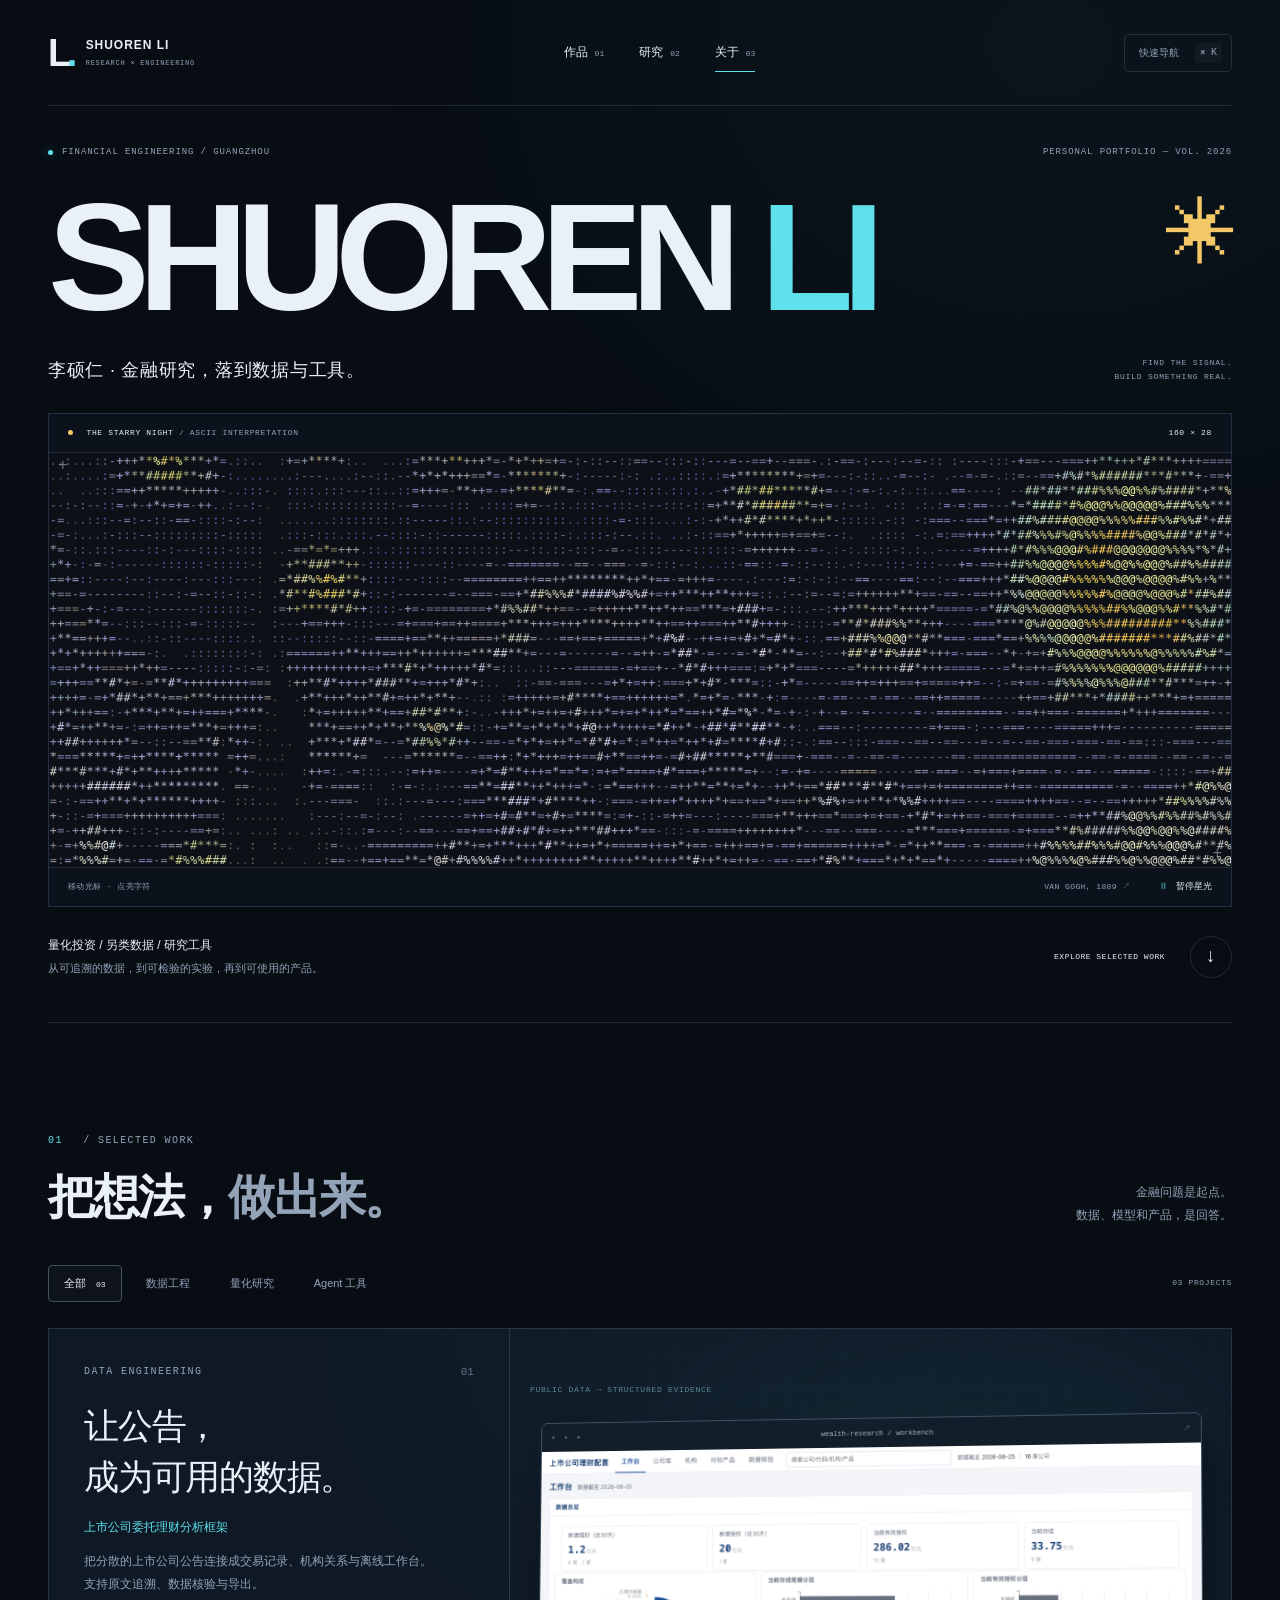
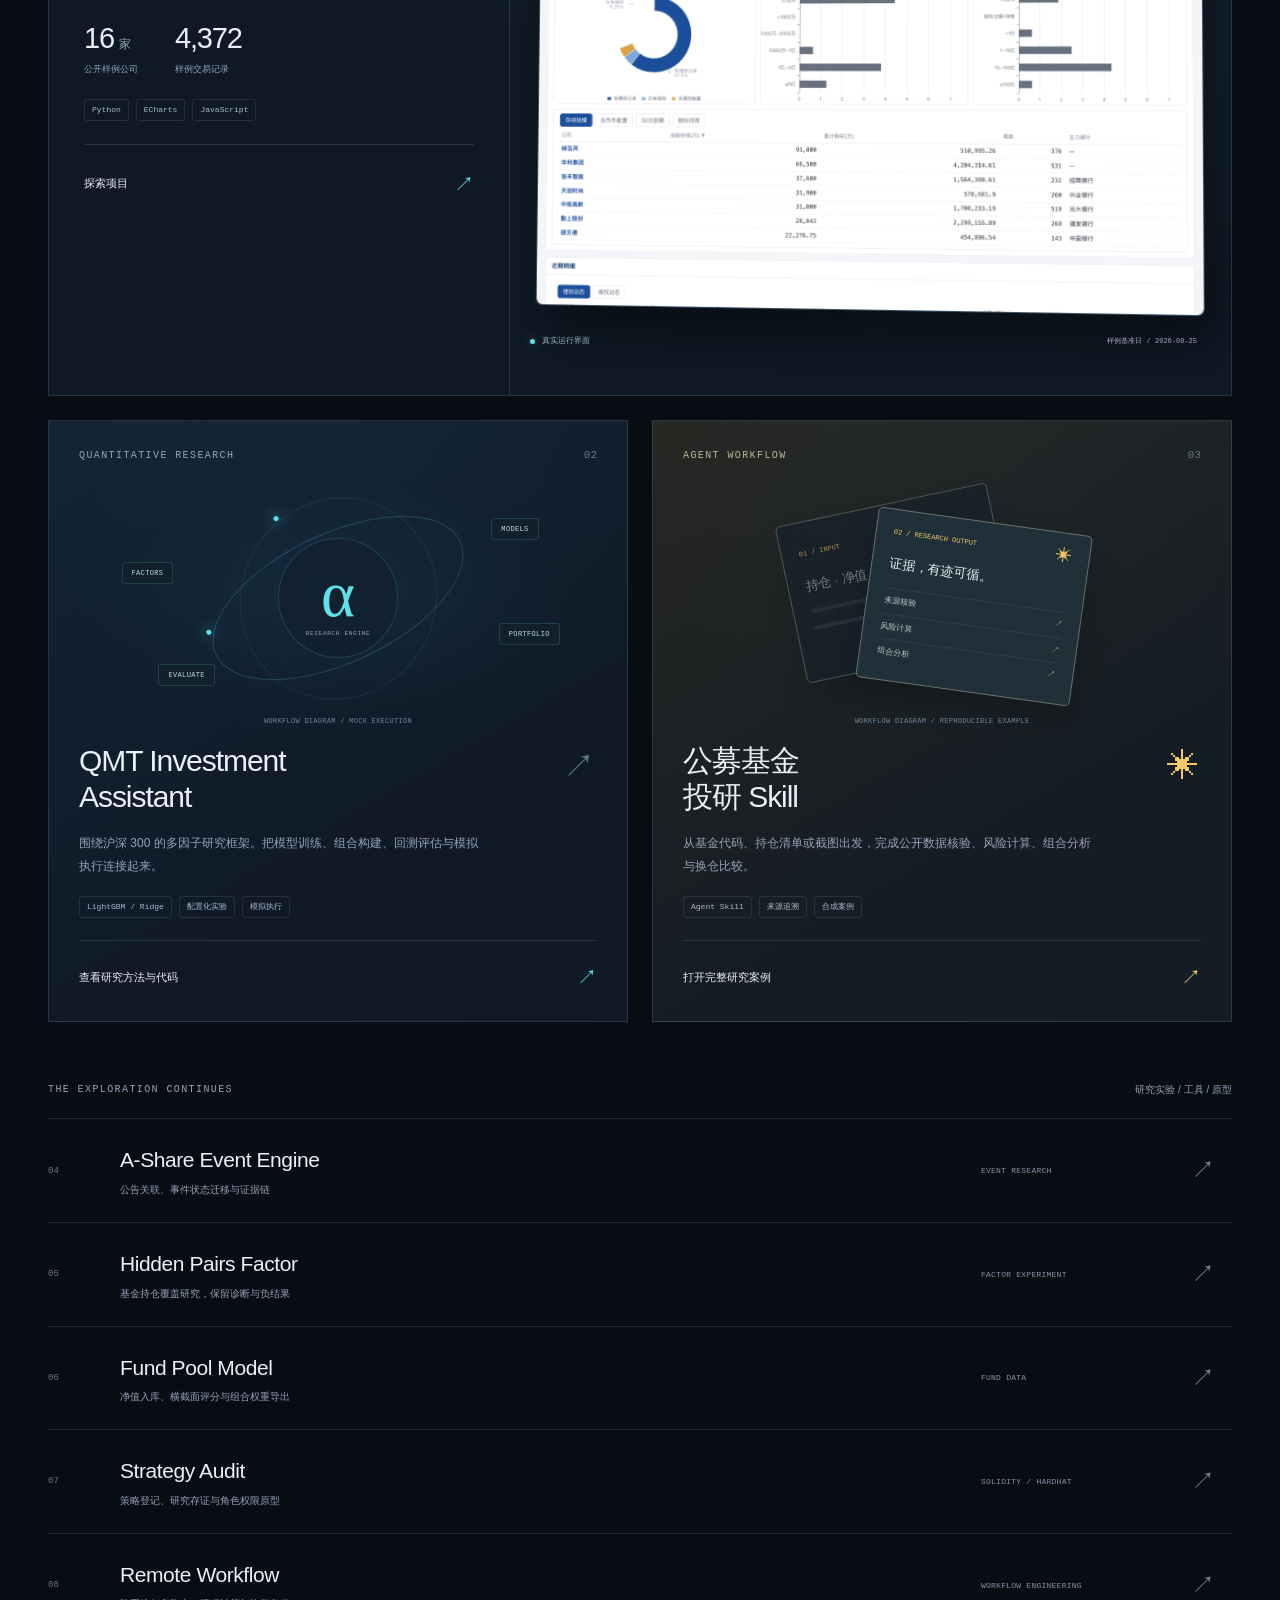
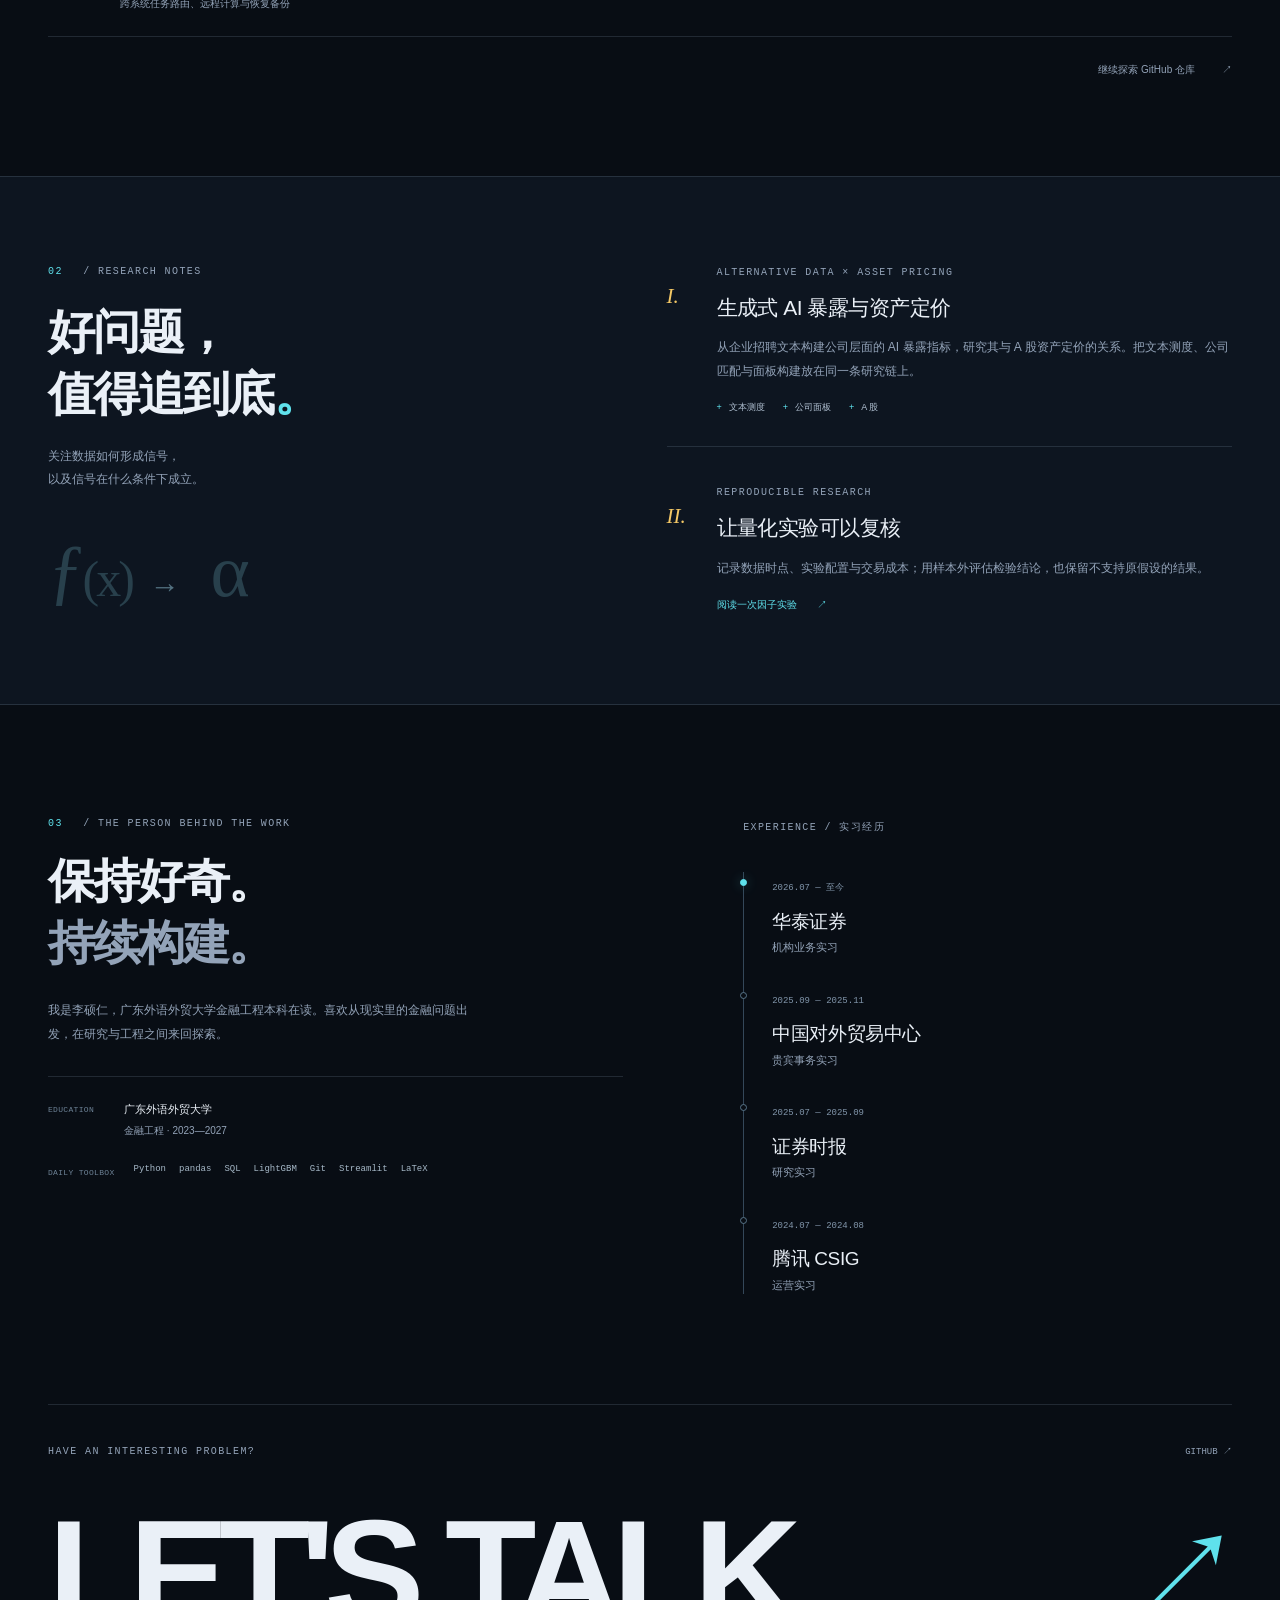
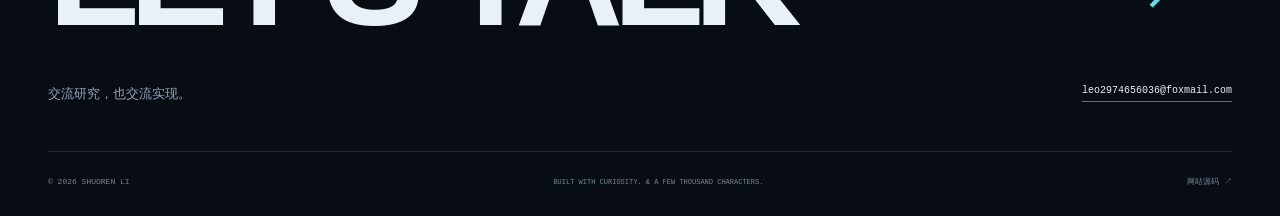
==== commit 9a35b214: "Create interactive ASCII portfolio with project filters and command navigation" ====
--- a/index.html
+++ b/index.html
@@ -3,65 +3,82 @@
 <head>
   <meta charset="utf-8">
   <meta name="viewport" content="width=device-width, initial-scale=1">
-  <title>李硕仁 Shuoren Li — 金融研究与数据工具</title>
-  <meta name="description" content="李硕仁的研究与工程作品集：上市公司委托理财分析、量化研究、公募基金投研与金融数据工具。">
-  <meta name="theme-color" content="#f6f5f0">
+  <title>李硕仁 Shuoren Li — Research × Engineering</title>
+  <meta name="description" content="李硕仁的研究与工程作品集：金融数据、量化研究、智能体工作流。从真实问题出发，把研究做成可用的工具。">
+  <meta name="theme-color" content="#080d14">
   <meta property="og:type" content="website">
-  <meta property="og:title" content="Shuoren Li · 金融研究，落到数据与工具">
-  <meta property="og:description" content="量化投资 · 另类数据 · 资产定价。查看精选项目、研究记录与使用示例。">
+  <meta property="og:title" content="Shuoren Li — Research × Engineering">
+  <meta property="og:description" content="金融研究，落到数据与工具。探索项目、实验与彩色 ASCII 星空。">
   <meta property="og:url" content="https://leo984357.github.io/">
-  <meta property="og:image" content="https://leo984357.github.io/assets/starry-night.jpg">
+  <meta property="og:image" content="https://leo984357.github.io/assets/starry-night-ascii.png">
   <link rel="canonical" href="https://leo984357.github.io/">
   <link rel="icon" href="assets/favicon.svg" type="image/svg+xml">
   <link rel="stylesheet" href="style.css">
+  <script src="script.js" defer></script>
 </head>
 <body>
   <a class="skip" href="#main">跳到主要内容</a>
+  <div class="reading-progress" aria-hidden="true"></div>
   <header class="masthead wrap">
-    <a class="wordmark" href="./" aria-label="Shuoren Li 首页">SHUOREN LI<span>李硕仁</span></a>
-    <nav aria-label="主导航"><a href="#projects">项目</a><a href="#research">研究</a><a href="#about">关于</a><a href="https://github.com/Leo984357">GitHub <span aria-hidden="true">↗</span></a></nav>
+    <a class="wordmark" href="#main" aria-label="Shuoren Li 首页"><span class="brand-mark" aria-hidden="true">L<span>.</span></span><span>SHUOREN LI<span class="brand-sub">RESEARCH × ENGINEERING</span></span></a>
+    <nav aria-label="主导航"><a href="#projects">作品<span>01</span></a><a href="#research">研究<span>02</span></a><a href="#about">关于<span>03</span></a></nav>
+    <button class="command-trigger" type="button" aria-label="打开快捷导航" aria-haspopup="dialog"><span>快速导航</span><kbd>⌘ K</kbd></button>
   </header>
-  <main id="main" class="wrap">
-    <figure class="artwork">
-      <div class="painting"><img src="assets/starry-night.jpg" width="1879" height="1500" fetchpriority="high" alt="梵高《星月夜》的星空局部，蓝色旋涡与金黄色月光组成横幅"></div>
-      <figcaption><span>THE STARRY NIGHT · VINCENT VAN GOGH</span><a href="https://commons.wikimedia.org/wiki/File:VanGogh-starry_night.jpg">1889 / 星空局部 <span aria-hidden="true">↗</span></a></figcaption>
-    </figure>
-    <section class="intro" aria-labelledby="intro-title">
-      <div><p class="eyebrow">QUANTITATIVE FINANCE & RESEARCH TOOLS</p><h1 id="intro-title">金融研究，<br>落到数据与工具。</h1></div>
-      <div class="intro-note"><p>我是李硕仁，广东外语外贸大学金融工程在读。<br>关注量化投资、另类数据与资产定价，把分散的信息整理成可追溯的数据、可检验的实验和可使用的工具。</p><a class="text-link" href="mailto:leo2974656036@foxmail.com">联系我 <span aria-hidden="true">↗</span></a></div>
+  <main id="main">
+    <section class="hero wrap" aria-labelledby="hero-title">
+      <div class="hero-kicker"><span><i class="status-dot" aria-hidden="true"></i> FINANCIAL ENGINEERING / GUANGZHOU</span><span class="hero-edition">PERSONAL PORTFOLIO — VOL. 2026</span></div>
+      <h1 id="hero-title">SHUOREN <span>LI</span><span class="hero-asterisk" aria-hidden="true">✳</span></h1>
+      <div class="hero-statement"><p>李硕仁 · 金融研究，落到数据与工具。</p><p class="mono">FIND THE SIGNAL.<br>BUILD SOMETHING REAL.</p></div>
+      <figure class="artwork" id="artwork">
+        <div class="art-topline"><span><span class="art-dot" aria-hidden="true"></span> THE STARRY NIGHT <span class="dim">/ ASCII INTERPRETATION</span></span><span>160 × 28</span></div>
+        <div class="art-stage">
+          <img id="ascii-fallback" src="assets/starry-night-ascii.svg" width="1600" height="560" fetchpriority="high" alt="以 4,386 个彩色 ASCII 字符重新呈现梵高《星月夜》的旋涡、星光与月亮">
+          <canvas id="ascii-canvas" width="1600" height="560" aria-hidden="true"></canvas>
+          <div class="art-crosshair crosshair-tl" aria-hidden="true">+</div><div class="art-crosshair crosshair-br" aria-hidden="true">+</div>
+        </div>
+        <figcaption><span class="art-hint" id="art-hint">4,386 GLYPHS · ONE STARRY NIGHT</span><div><a href="assets/ARTWORK.md" aria-label="查看 ASCII 画作来源">VAN GOGH, 1889 ↗</a><button id="motion-toggle" type="button" aria-pressed="false" hidden><span class="pause-icon" aria-hidden="true">Ⅱ</span> 暂停星光</button></div></figcaption>
+      </figure>
+      <div class="hero-bottom"><p>量化投资 / 另类数据 / 研究工具<br><span>从可追溯的数据，到可检验的实验，再到可使用的产品。</span></p><a class="explore-link" href="#projects">EXPLORE SELECTED WORK <span aria-hidden="true">↓</span></a></div>
     </section>
-    <section id="projects" class="section" aria-labelledby="projects-title">
-      <div class="section-heading"><h2 id="projects-title">精选项目</h2><span class="eyebrow">SELECTED WORK / 01—03</span></div>
-      <article class="featured project">
-        <div class="project-copy"><p class="eyebrow">01 / FINANCIAL DATA ENGINEERING</p><h3>上市公司委托理财<br>分析框架</h3><p>把分散的上市公司公告，连接成交易记录、机构关系与离线分析工作台。</p><ul class="capabilities"><li>公开公告采集与结构化抽取</li><li>产品生命周期与公司—机构关系</li><li>原文追溯、数据核验与 CSV 导出</li></ul><p class="sample-note">公开样例 · 16 家公司 · 4,372 条交易记录</p><a class="button" href="https://github.com/Leo984357/listed-company-wealth-framework">查看项目与启动说明 <span aria-hidden="true">↗</span></a></div>
-        <figure class="project-preview"><a href="assets/workbench-preview.png" aria-label="查看委托理财工作台完整截图"><img src="assets/workbench-preview.png" width="1440" height="1000" alt="使用仓库公开样例数据运行的委托理财工作台，包括资金规模、到期分布与公司分析" loading="lazy"></a><figcaption>真实运行界面 / 仓库脱敏样例，基准日 2026-08-25</figcaption></figure>
-      </article>
-      <div class="project-grid">
-        <article class="project compact"><p class="eyebrow">02 / QUANTITATIVE RESEARCH</p><h3>QMT Investment Assistant</h3><p>围绕沪深 300 的多因子研究框架，组织模型训练、组合构建、回测评估与模拟执行。</p><div class="process" aria-label="研究流程"><span>因子研究</span><span aria-hidden="true">→</span><span>模型实验</span><span aria-hidden="true">→</span><span>回测评审</span></div><p class="project-detail">LightGBM / Ridge · 配置化实验 · 研究产物留痕<br>公开代码阶段：研究与模拟执行。</p><a class="text-link" href="https://github.com/Leo984357/qmt_investment_assistant">阅读方法与运行说明 <span aria-hidden="true">↗</span></a></article>
-        <article class="project compact"><p class="eyebrow">03 / AGENT WORKFLOW</p><h3>公募基金投研 Skill</h3><p>从基金代码、持仓清单或截图出发，连接公开数据核验、风险计算、组合分析与换仓比较。</p><div class="process" aria-label="基金研究流程"><span>研究材料</span><span aria-hidden="true">→</span><span>证据核验</span><span aria-hidden="true">→</span><span>投研报告</span></div><p class="project-detail">单基金诊断 · 组合暴露 · 来源与计算记录<br>提供可复现的合成净值案例与完整报告。</p><a class="text-link" href="https://github.com/Leo984357/mutual-fund-research-skill/tree/main/examples">查看使用示例 <span aria-hidden="true">↗</span></a></article>
+
+    <section id="projects" class="work-section wrap" aria-labelledby="projects-title">
+      <div class="section-heading"><div><p class="eyebrow"><span>01</span> / SELECTED WORK</p><h2 id="projects-title">把想法，<span>做出来。</span></h2></div><p class="section-aside">金融问题是起点。<br>数据、模型和产品，是回答。</p></div>
+      <div class="work-toolbar"><div class="filters" role="group" aria-label="筛选精选项目"><button type="button" data-filter="all" aria-pressed="true">全部 <span>03</span></button><button type="button" data-filter="data" aria-pressed="false">数据工程</button><button type="button" data-filter="quant" aria-pressed="false">量化研究</button><button type="button" data-filter="agent" aria-pressed="false">Agent 工具</button></div><span class="filter-count mono" aria-live="polite">03 PROJECTS</span></div>
+      <div class="work-grid">
+        <article class="work-card flagship" data-category="data">
+          <div class="case-copy"><div class="case-topline"><p class="eyebrow">DATA ENGINEERING</p><span class="case-number">01</span></div><h3>让公告，<br>成为可用的数据。</h3><p class="project-name">上市公司委托理财分析框架</p><p class="case-description">把分散的上市公司公告连接成交易记录、机构关系与离线工作台。支持原文追溯、数据核验与导出。</p><div class="case-stats"><div><strong>16<span>家</span></strong><span>公开样例公司</span></div><div><strong>4,372</strong><span>样例交易记录</span></div></div><div class="tag-list"><span>Python</span><span>ECharts</span><span>JavaScript</span></div><a class="case-link" href="https://github.com/Leo984357/listed-company-wealth-framework">探索项目 <span aria-hidden="true">↗</span></a></div>
+          <div class="flagship-visual"><div class="visual-grid" aria-hidden="true"></div><div class="visual-coordinate mono">PUBLIC DATA → STRUCTURED EVIDENCE</div><a class="browser-preview" href="assets/workbench-preview.png" aria-label="打开委托理财工作台完整截图"><div class="browser-chrome"><span class="window-dots" aria-hidden="true">● ● ●</span><span>wealth-research / workbench</span><span aria-hidden="true">↗</span></div><img src="assets/workbench-preview.png" width="1440" height="1000" alt="仓库公开样例实际运行的委托理财工作台：资金规模、到期分布与公司分析" loading="lazy"></a><div class="preview-caption"><span class="status-dot" aria-hidden="true"></span> 真实运行界面 <span>样例基准日 / 2026-08-25</span></div></div>
+        </article>
+        <article class="work-card quant-card" data-category="quant">
+          <div class="case-topline"><p class="eyebrow">QUANTITATIVE RESEARCH</p><span class="case-number">02</span></div>
+          <div class="quant-visual" aria-label="量化研究流程示意：因子、模型、组合和评估"><div class="orbit orbit-one" aria-hidden="true"></div><div class="orbit orbit-two" aria-hidden="true"></div><div class="quant-center"><span>α</span><small>RESEARCH ENGINE</small></div><span class="orbit-node node-one">FACTORS</span><span class="orbit-node node-two">MODELS</span><span class="orbit-node node-three">PORTFOLIO</span><span class="orbit-node node-four">EVALUATE</span><span class="diagram-caption mono">WORKFLOW DIAGRAM / MOCK EXECUTION</span></div>
+          <div class="secondary-copy"><h3>QMT Investment<br>Assistant<span class="project-spark" aria-hidden="true">↗</span></h3><p>围绕沪深 300 的多因子研究框架。把模型训练、组合构建、回测评估与模拟执行连接起来。</p><div class="tag-list"><span>LightGBM / Ridge</span><span>配置化实验</span><span>模拟执行</span></div><a class="case-link" href="https://github.com/Leo984357/qmt_investment_assistant">查看研究方法与代码 <span aria-hidden="true">↗</span></a></div>
+        </article>
+        <article class="work-card agent-card" data-category="agent">
+          <div class="case-topline"><p class="eyebrow">AGENT WORKFLOW</p><span class="case-number">03</span></div>
+          <div class="agent-visual" aria-label="基金研究工作流示意：持仓输入、证据核验、分析报告"><div class="document-sheet sheet-back"><span class="mono">01 / INPUT</span><b>持仓 · 净值 · 研究材料</b><div class="doc-line"></div><div class="doc-line short"></div></div><div class="document-sheet sheet-front"><div class="sheet-label"><span class="mono">02 / RESEARCH OUTPUT</span><span class="sheet-star" aria-hidden="true">✳</span></div><b>证据，有迹可循。</b><div class="report-line"><span>来源核验</span><span>↗</span></div><div class="report-line"><span>风险计算</span><span>↗</span></div><div class="report-line"><span>组合分析</span><span>↗</span></div></div><span class="diagram-caption mono">WORKFLOW DIAGRAM / REPRODUCIBLE EXAMPLE</span></div>
+          <div class="secondary-copy"><h3>公募基金<br>投研 Skill<span class="project-spark" aria-hidden="true">✳</span></h3><p>从基金代码、持仓清单或截图出发，完成公开数据核验、风险计算、组合分析与换仓比较。</p><div class="tag-list"><span>Agent Skill</span><span>来源追溯</span><span>合成案例</span></div><a class="case-link" href="https://github.com/Leo984357/mutual-fund-research-skill/tree/main/examples">打开完整研究案例 <span aria-hidden="true">↗</span></a></div>
+        </article>
       </div>
+      <div class="archive-heading"><p class="eyebrow">THE EXPLORATION CONTINUES</p><span>研究实验 / 工具 / 原型</span></div>
+      <div class="project-list">
+        <a class="project-row" href="https://github.com/Leo984357/ashare-event-opportunity-engine"><span class="row-index">04</span><span class="row-name">A-Share Event Engine<small>公告关联、事件状态迁移与证据链</small></span><span class="row-category">EVENT RESEARCH</span><span class="row-arrow" aria-hidden="true">↗</span></a>
+        <a class="project-row" href="https://github.com/Leo984357/hidden-pairs-factor"><span class="row-index">05</span><span class="row-name">Hidden Pairs Factor<small>基金持仓覆盖研究，保留诊断与负结果</small></span><span class="row-category">FACTOR EXPERIMENT</span><span class="row-arrow" aria-hidden="true">↗</span></a>
+        <a class="project-row" href="https://github.com/Leo984357/fund-pool-model"><span class="row-index">06</span><span class="row-name">Fund Pool Model<small>净值入库、横截面评分与组合权重导出</small></span><span class="row-category">FUND DATA</span><span class="row-arrow" aria-hidden="true">↗</span></a>
+        <a class="project-row" href="https://github.com/Leo984357/strategy-audit-prototype"><span class="row-index">07</span><span class="row-name">Strategy Audit<small>策略登记、研究存证与角色权限原型</small></span><span class="row-category">SOLIDITY / HARDHAT</span><span class="row-arrow" aria-hidden="true">↗</span></a>
+        <a class="project-row" href="https://github.com/Leo984357/remote-workflow-framework"><span class="row-index">08</span><span class="row-name">Remote Workflow<small>跨系统任务路由、远程计算与恢复备份</small></span><span class="row-category">WORKFLOW ENGINEERING</span><span class="row-arrow" aria-hidden="true">↗</span></a>
+      </div>
+      <a class="all-repos" href="https://github.com/Leo984357?tab=repositories">继续探索 GitHub 仓库 <span aria-hidden="true">↗</span></a>
     </section>
-    <section class="section" aria-labelledby="more-title">
-      <div class="section-heading"><h2 id="more-title">研究实验与工具</h2><span class="eyebrow">MORE TO EXPLORE</span></div>
-      <div class="project-list">
-        <a class="project-row" href="https://github.com/Leo984357/ashare-event-opportunity-engine"><span class="row-category">资本市场事件</span><span><strong>A-Share Event Opportunity Engine</strong><span class="row-description">公告关联、事件状态迁移与可追溯的证据链；提供合成样例。</span></span><span class="arrow" aria-hidden="true">↗</span></a>
-        <a class="project-row" href="https://github.com/Leo984357/hidden-pairs-factor"><span class="row-category">因子研究</span><span><strong>Hidden Pairs Factor</strong><span class="row-description">基金持仓覆盖的探索性研究，保留因子诊断、负结果与数据边界。</span></span><span class="arrow" aria-hidden="true">↗</span></a>
-        <a class="project-row" href="https://github.com/Leo984357/fund-pool-model"><span class="row-category">基金数据</span><span><strong>Fund Pool Model</strong><span class="row-description">净值入库、横截面评分、日度选基与组合权重导出。</span></span><span class="arrow" aria-hidden="true">↗</span></a>
-        <a class="project-row" href="https://github.com/Leo984357/strategy-audit-prototype"><span class="row-category">审计原型</span><span><strong>Strategy Audit</strong><span class="row-description">以 Solidity / Hardhat 演示策略登记、研究存证与角色权限。</span></span><span class="arrow" aria-hidden="true">↗</span></a>
-        <a class="project-row" href="https://github.com/Leo984357/remote-workflow-framework"><span class="row-category">工作流工程</span><span><strong>Remote Workflow Framework</strong><span class="row-description">Mac 与 Windows 间的任务路由、远程计算和可恢复备份原型。</span></span><span class="arrow" aria-hidden="true">↗</span></a>
-      </div>
-      <details class="archive-links"><summary>课程项目与辅助工具</summary><div><a href="https://github.com/Leo984357/python-in-finance">Python in Finance ↗</a><a href="https://github.com/Leo984357/mcm-code-test">PPT 排版实验 ↗</a><a href="https://github.com/Leo984357/qmt-trading-strategy">QMT 策略脚本 ↗</a><a href="https://github.com/Leo984357/quant-apply">Quant Apply ↗</a></div></details>
-    </section>
-    <section id="research" class="section research" aria-labelledby="research-title">
-      <div><p class="eyebrow">RESEARCH INTERESTS</p><h2 id="research-title">问题驱动，<br>证据落地。</h2></div>
-      <div class="research-notes"><article><span class="eyebrow">01 / ALTERNATIVE DATA</span><h3>生成式 AI 暴露与资产定价</h3><p>从企业招聘文本构建公司层面的 AI 暴露指标，研究其与 A 股资产定价的关系。关注文本测度、公司匹配与面板数据构建。</p></article><article><span class="eyebrow">02 / REPRODUCIBLE RESEARCH</span><h3>让量化实验可以复核</h3><p>把数据时点、实验配置、交易成本和样本外评估放进研究流程，让结论对应明确的条件，也保留不支持原假设的结果。</p></article></div>
-    </section>
-    <section id="about" class="section about" aria-labelledby="about-title">
-      <div><p class="eyebrow">ABOUT</p><h2 id="about-title">经历与工具</h2><p class="about-note">金融工程 / 广东外语外贸大学<br>2023–2027 · 本科在读</p><p class="tool-label">日常使用</p><p class="tools">Python · pandas · SQL<br>LightGBM · scikit-learn<br>Git · SQLite · Streamlit · LaTeX</p></div>
-      <div class="timeline"><div><time>2026.07—至今</time><p><strong>华泰证券</strong><span>机构业务实习</span></p></div><div><time>2025.09—2025.11</time><p><strong>中国对外贸易中心</strong><span>贵宾事务实习</span></p></div><div><time>2025.07—2025.09</time><p><strong>证券时报</strong><span>研究实习</span></p></div><div><time>2024.07—2024.08</time><p><strong>腾讯 CSIG</strong><span>运营实习</span></p></div></div>
-    </section>
-    <section class="contact" aria-labelledby="contact-title"><div><p class="eyebrow">GET IN TOUCH</p><h2 id="contact-title">交流研究，也交流实现。</h2></div><a href="mailto:leo2974656036@foxmail.com">leo2974656036@foxmail.com <span aria-hidden="true">↗</span></a></section>
+
+    <section id="research" class="research-section" aria-labelledby="research-title"><div class="wrap research-layout"><div class="research-intro"><p class="eyebrow"><span>02</span> / RESEARCH NOTES</p><h2 id="research-title">好问题，<br>值得追到底<span>。</span></h2><p>关注数据如何形成信号，<br>以及信号在什么条件下成立。</p><div class="research-symbol" aria-hidden="true">ƒ<span>(x)</span><i>→</i> α</div></div><div class="research-notes"><article><span class="note-number">I.</span><div><p class="eyebrow">ALTERNATIVE DATA × ASSET PRICING</p><h3>生成式 AI 暴露与资产定价</h3><p>从企业招聘文本构建公司层面的 AI 暴露指标，研究其与 A 股资产定价的关系。把文本测度、公司匹配与面板构建放在同一条研究链上。</p><div class="note-tags"><span>文本测度</span><span>公司面板</span><span>A 股</span></div></div></article><article><span class="note-number">II.</span><div><p class="eyebrow">REPRODUCIBLE RESEARCH</p><h3>让量化实验可以复核</h3><p>记录数据时点、实验配置与交易成本；用样本外评估检验结论，也保留不支持原假设的结果。</p><a href="https://github.com/Leo984357/hidden-pairs-factor">阅读一次因子实验 <span aria-hidden="true">↗</span></a></div></article></div></div></section>
+
+    <section id="about" class="about-section wrap" aria-labelledby="about-title"><div class="about-intro"><p class="eyebrow"><span>03</span> / THE PERSON BEHIND THE WORK</p><h2 id="about-title">保持好奇。<br><span>持续构建。</span></h2><p class="about-bio">我是李硕仁，广东外语外贸大学金融工程本科在读。喜欢从现实里的金融问题出发，在研究与工程之间来回探索。</p><div class="education"><span class="mono">EDUCATION</span><p>广东外语外贸大学 <span>金融工程 · 2023—2027</span></p></div><div class="toolbox"><span class="mono">DAILY TOOLBOX</span><div><span>Python</span><span>pandas</span><span>SQL</span><span>LightGBM</span><span>Git</span><span>Streamlit</span><span>LaTeX</span></div></div></div><div class="experience"><p class="eyebrow">EXPERIENCE / 实习经历</p><div class="timeline"><article><div class="timeline-dot" aria-hidden="true"></div><time>2026.07 — 至今</time><h3>华泰证券</h3><p>机构业务实习</p></article><article><div class="timeline-dot" aria-hidden="true"></div><time>2025.09 — 2025.11</time><h3>中国对外贸易中心</h3><p>贵宾事务实习</p></article><article><div class="timeline-dot" aria-hidden="true"></div><time>2025.07 — 2025.09</time><h3>证券时报</h3><p>研究实习</p></article><article><div class="timeline-dot" aria-hidden="true"></div><time>2024.07 — 2024.08</time><h3>腾讯 CSIG</h3><p>运营实习</p></article></div></div></section>
+
+    <section class="contact-section wrap" aria-labelledby="contact-title"><div class="contact-top"><p class="eyebrow">HAVE AN INTERESTING PROBLEM?</p><a href="https://github.com/Leo984357">GITHUB ↗</a></div><a class="contact-title-link" href="mailto:leo2974656036@foxmail.com"><h2 id="contact-title">LET'S TALK<span aria-hidden="true">↗</span></h2></a><div class="contact-bottom"><p>交流研究，也交流实现。</p><a href="mailto:leo2974656036@foxmail.com">leo2974656036@foxmail.com</a></div></section>
   </main>
-  <footer class="wrap"><span>Shuoren Li · 李硕仁</span><span><a href="assets/ARTWORK.md">画作来源</a> · <a href="https://github.com/Leo984357/Leo984357.github.io">网站源码 ↗</a></span></footer>
+  <footer class="wrap"><span>© 2026 SHUOREN LI</span><span class="footer-note">BUILT WITH CURIOSITY. & A FEW THOUSAND CHARACTERS.</span><a href="https://github.com/Leo984357/Leo984357.github.io">网站源码 ↗</a></footer>
+
+  <dialog id="command-palette" aria-labelledby="command-title"><div class="command-header"><span class="command-icon" aria-hidden="true">⌘</span><label id="command-title" for="command-search">快速导航</label><button type="button" class="command-close" aria-label="关闭快捷导航">ESC</button></div><input id="command-search" type="search" placeholder="搜索项目或跳转页面…" autocomplete="off" spellcheck="false" aria-controls="command-results" role="combobox" aria-autocomplete="list" aria-expanded="true"><div id="command-results" role="listbox" aria-label="快捷导航结果"></div><p class="command-help"><span>↑ ↓ 选择</span><span>↵ 打开</span><span>esc 关闭</span></p></dialog>
 </body>
 </html>
--- a/style.css
+++ b/style.css
@@ -1,6 +1,6 @@
-:root{--paper:#f6f5f0;--ink:#202a3a;--muted:#5c6573;--line:#d9ddd8;--blue:#304f75;--white:#fff;--serif:Georgia,'Songti SC','Noto Serif CJK SC',serif;--sans:-apple-system,BlinkMacSystemFont,'Segoe UI','PingFang SC','Microsoft YaHei',sans-serif;--mono:'SFMono-Regular',Consolas,monospace}
-*{box-sizing:border-box}html{scroll-behavior:smooth;scroll-padding-top:28px}body{margin:0;background:var(--paper);color:var(--ink);font-family:var(--sans);font-size:16px;line-height:1.75}a{color:inherit;text-decoration:none}a:hover{color:var(--blue)}a:focus-visible,summary:focus-visible{outline:3px solid #4877a8;outline-offset:5px}p,h1,h2,h3,figure{margin:0}img{display:block;max-width:100%;height:auto}.wrap{width:min(1120px,calc(100% - 72px));margin-inline:auto}.skip{position:absolute;left:16px;top:-80px;padding:10px 18px;background:var(--white);z-index:10}.skip:focus{top:10px}.masthead{display:flex;justify-content:space-between;align-items:center;padding-block:30px 26px}.wordmark{font-size:14px;font-weight:700;letter-spacing:.14em}.wordmark span{font-size:12px;letter-spacing:.12em;color:var(--muted);margin-left:18px;font-weight:400}nav{display:flex;gap:30px;font-size:13px}nav a{padding-block:5px}.painting{height:266px;overflow:hidden;background:#26374b}.painting img{width:100%;height:100%;object-fit:cover;object-position:50% 22%;transform:scale(1.025)}.artwork figcaption{display:flex;justify-content:space-between;gap:15px;margin-top:10px;font-family:var(--mono);font-size:9px;letter-spacing:.11em;color:var(--muted)}.intro{display:grid;grid-template-columns:1.15fr 1fr;gap:75px;padding:48px 0 62px;align-items:end}.eyebrow{font-family:var(--mono);font-size:10px;letter-spacing:.13em;font-weight:500;color:var(--muted);line-height:1.6}h1{font-family:var(--serif);font-size:48px;font-weight:500;letter-spacing:-.045em;line-height:1.3;margin-top:17px}.intro-note{max-width:440px;font-size:14px;color:var(--muted);line-height:1.95}.intro-note .text-link{margin-top:16px}.text-link{display:inline-block;font-size:13px;font-weight:600;color:var(--blue);border-bottom:1px solid #9eacb9;padding-bottom:3px}.text-link span{margin-left:12px}.section{padding:37px 0 45px;border-top:1px solid var(--line)}.section-heading{display:flex;align-items:center;justify-content:space-between;margin-bottom:25px;gap:16px}h2{font-family:var(--serif);font-size:26px;font-weight:500;letter-spacing:-.02em}.project{background:#fffefa;border:1px solid var(--line)}.featured{display:grid;grid-template-columns:.9fr 1.25fr;overflow:hidden}.project-copy{padding:34px}.project h3{font-size:25px;line-height:1.45;letter-spacing:-.025em;font-weight:600;margin:15px 0}.project p:not(.eyebrow){color:var(--muted);font-size:14px}.capabilities{padding-left:17px;margin:17px 0;color:var(--muted);font-size:12px;line-height:2}.project .sample-note{font-family:var(--mono);font-size:10px;line-height:1.8;margin-bottom:20px;color:var(--blue)}.button{display:inline-flex;align-items:center;gap:24px;font-size:12px;color:#fff;background:var(--ink);padding:11px 16px}.button:hover{color:#fff;background:var(--blue)}.project-preview{background:#e9edea;display:flex;flex-direction:column;justify-content:center;padding:28px;border-left:1px solid var(--line)}.project-preview img{border:1px solid #d2d9da;box-shadow:0 10px 25px #1423330d}.project-preview figcaption{font-size:10px;color:var(--muted);margin-top:13px}.project-grid{display:grid;grid-template-columns:1fr 1fr;gap:20px;margin-top:20px}.compact{padding:30px}.compact h3{font-size:22px;margin-bottom:13px}.process{display:flex;flex-wrap:wrap;gap:10px;align-items:center;border-block:1px solid var(--line);padding:17px 0;margin:24px 0 17px;font-size:12px;color:var(--blue)}.project .project-detail{font-size:12px;line-height:1.9;min-height:46px;margin-bottom:20px}.project-row{display:grid;grid-template-columns:150px 1fr 25px;gap:20px;padding:22px 0;border-top:1px solid var(--line);align-items:start}.project-row:last-child{border-bottom:1px solid var(--line)}.row-category{font-size:11px;color:var(--muted);padding-top:4px}.project-row strong{font-size:15px;font-weight:500}.row-description{display:block;font-size:12px;color:var(--muted);margin-top:4px}.arrow{font-size:20px}.project-row:hover strong{text-decoration:underline;text-underline-offset:5px}.archive-links{font-size:12px;margin-top:21px;color:var(--muted)}summary{cursor:pointer;width:fit-content;padding:5px 0}.archive-links div{display:flex;flex-wrap:wrap;gap:10px 22px;margin-top:10px}.archive-links a{text-decoration:underline;text-underline-offset:4px}.research{display:grid;grid-template-columns:.9fr 1.25fr;gap:40px;padding-top:44px}.research h2{font-size:34px;line-height:1.45;margin-top:16px}.research-notes{display:grid;gap:30px}.research h3{font-size:17px;margin:9px 0;font-weight:500}.research p:not(.eyebrow){font-size:13px;color:var(--muted)}.about{display:grid;grid-template-columns:.9fr 1.25fr;gap:40px;padding-top:44px}.about h2{margin:12px 0 16px}.about-note,.tools{font-size:13px;color:var(--muted)}.tool-label{font-size:10px;letter-spacing:.1em;margin-top:24px;margin-bottom:5px;color:var(--blue)}.timeline>div{display:grid;grid-template-columns:145px 1fr;border-bottom:1px solid var(--line);gap:25px;padding:16px 0}.timeline>div:first-child{padding-top:0}.timeline time{font-family:var(--mono);font-size:10px;color:var(--muted);padding-top:5px}.timeline strong{font-size:15px;font-weight:500}.timeline p span{display:block;color:var(--muted);font-size:12px;margin-top:3px}.contact{border-top:1px solid var(--line);border-bottom:1px solid var(--line);padding:37px 0;display:flex;justify-content:space-between;align-items:center;gap:20px}.contact h2{font-size:24px;margin-top:9px}.contact>a{font-family:var(--mono);font-size:12px;border-bottom:1px solid var(--muted);padding:6px 0;overflow-wrap:anywhere}.contact>a span{margin-left:10px}footer{display:flex;justify-content:space-between;padding:25px 0 35px;font-size:10px;color:var(--muted);gap:15px}footer a:hover{text-decoration:underline}
-@media(min-width:1600px){.painting{height:300px}}
-@media(max-width:850px){.wrap{width:calc(100% - 40px)}.intro{gap:30px}h1{font-size:40px}.featured{grid-template-columns:1fr}.project-preview{border-left:0;border-top:1px solid var(--line)}.project-copy h3 br{display:none}.project-grid{gap:14px}.compact{padding:24px}.research,.about{gap:28px;grid-template-columns:.8fr 1.2fr}.project-row{grid-template-columns:110px 1fr 20px;gap:14px}.contact{align-items:flex-start;flex-direction:column}.timeline>div{grid-template-columns:1fr;gap:4px}}
-@media(max-width:560px){.wrap{width:calc(100% - 36px)}.masthead{padding-block:22px 18px;align-items:flex-start;gap:18px}.wordmark{font-size:11px;letter-spacing:.1em;white-space:nowrap}.wordmark span{display:block;font-size:10px;margin:3px 0 0}nav{gap:15px;font-size:11px;flex-wrap:wrap;justify-content:flex-end}nav a{padding-block:0}.painting{height:180px}.artwork figcaption{font-size:7px;letter-spacing:.02em}.artwork figcaption span{max-width:65%}.intro{grid-template-columns:1fr;gap:23px;padding:33px 0 38px}h1{font-size:38px;line-height:1.35;margin-top:14px}.intro-note{font-size:13px}.eyebrow{font-size:9px}.section{padding:28px 0 32px}.section-heading{margin-bottom:18px}.section-heading .eyebrow{font-size:8px}h2{font-size:23px}.project-copy{padding:23px}.project h3{font-size:23px}.project p:not(.eyebrow){font-size:13px}.project-preview{padding:16px}.project-preview figcaption{font-size:9px}.project-grid{grid-template-columns:1fr;gap:14px;margin-top:14px}.compact{padding:23px}.compact h3{font-size:21px}.project .project-detail{font-size:11px}.process{gap:8px;font-size:11px}.project-row{grid-template-columns:1fr 20px;gap:5px 10px;padding:18px 0}.row-category{grid-column:1/-1;font-size:10px}.project-row strong{font-size:14px}.row-description{font-size:11px}.research,.about{grid-template-columns:1fr;gap:27px}.research h2{font-size:30px}.research h2 br{display:none}.research-notes{gap:25px}.timeline>div{grid-template-columns:120px 1fr;gap:12px}.timeline time{font-size:9px}.timeline strong{font-size:14px}.contact{padding:28px 0;gap:18px}.contact h2{font-size:23px}.contact>a{font-size:11px}footer{font-size:9px;padding-block:22px 28px}}
-@media(prefers-reduced-motion:reduce){html{scroll-behavior:auto}}
+:root{--bg:#080d14;--panel:#101a27;--white:#eaf0f7;--muted:#93a3b8;--cyan:#5fe1ec;--gold:#f4c866;--line:rgba(165,191,218,.16);--sans:Inter,-apple-system,BlinkMacSystemFont,'Segoe UI','PingFang SC','Microsoft YaHei',sans-serif;--mono:'SFMono-Regular',Consolas,'Liberation Mono',monospace}*{box-sizing:border-box}html{scroll-behavior:smooth;scroll-padding-top:35px}body{margin:0;background:var(--bg);color:var(--white);font-family:var(--sans);line-height:1.6;-webkit-font-smoothing:antialiased}body::before{content:'';position:fixed;inset:0;background:radial-gradient(ellipse at 82% 5%,#19344135,transparent 45%);pointer-events:none;z-index:-1}::selection{background:var(--cyan);color:var(--bg)}a{color:inherit;text-decoration:none}button,input{font:inherit}button{cursor:pointer;color:inherit}a,button{-webkit-tap-highlight-color:transparent}button{background:none}a:focus-visible,button:focus-visible,input:focus-visible,summary:focus-visible{outline:2px solid var(--cyan);outline-offset:5px}p,h1,h2,h3,figure{margin:0}img{display:block;max-width:100%;height:auto}button{border:0}a,button{touch-action:manipulation}[hidden]{display:none!important}.wrap{width:min(1320px,calc(100% - 96px));margin-inline:auto}.mono,.eyebrow{font-family:var(--mono)}.eyebrow{font-size:10px;letter-spacing:.14em;line-height:1.7;color:var(--muted)}.eyebrow>span{color:var(--cyan);margin-right:13px}.skip{position:fixed;top:-80px;left:20px;padding:12px 20px;background:var(--cyan);color:var(--bg);z-index:100}.skip:focus{top:16px}.reading-progress{position:fixed;top:0;left:0;width:100%;height:2px;background:var(--cyan);transform:scaleX(0);transform-origin:left;z-index:99}.masthead{display:flex;align-items:center;justify-content:space-between;height:106px;border-bottom:1px solid var(--line)}.wordmark{display:flex;align-items:center;gap:13px;font-size:12px;font-weight:650;letter-spacing:.08em;line-height:1.5}.brand-mark{font-size:38px;font-weight:800;letter-spacing:-.12em;line-height:1}.brand-mark span{color:var(--cyan)}.brand-sub{display:block;font-family:var(--mono);font-size:7px;font-weight:400;letter-spacing:.11em;color:var(--muted);margin-top:4px}nav{display:flex;gap:35px;font-size:12px}nav a{position:relative}nav a::after{content:'';position:absolute;bottom:-10px;left:0;width:100%;height:1px;background:var(--cyan);transform:scaleX(0);transform-origin:left;transition:transform .25s}nav a:hover::after,nav a[aria-current]::after{transform:scaleX(1)}nav a span{margin-left:7px;font-family:var(--mono);font-size:8px;color:var(--muted)}.command-trigger{display:flex;align-items:center;gap:16px;font-size:10px;color:var(--muted);padding:8px 9px 8px 14px;border:1px solid var(--line);border-radius:5px;transition:border-color .2s,color .2s}.command-trigger:hover{border-color:var(--cyan);color:var(--white)}kbd{font-family:var(--mono);font-size:10px;padding:2px 5px;border-radius:3px;background:#ffffff09}.hero{padding-top:39px}.hero-kicker{display:flex;justify-content:space-between;gap:16px;color:var(--muted);font-family:var(--mono);font-size:9px;letter-spacing:.1em}.hero-kicker>span:first-child{display:flex;align-items:center;gap:9px}.status-dot{width:5px;height:5px;display:inline-block;border-radius:50%;background:var(--cyan);box-shadow:0 0 10px #5fe1ec70;flex-shrink:0}.hero h1{position:relative;font-size:clamp(68px,11.9vw,169px);line-height:1.02;font-weight:750;letter-spacing:-.075em;margin:21px 0 20px;white-space:nowrap}.hero h1>span:not(.hero-asterisk){color:var(--cyan)}.hero h1 .hero-asterisk{position:absolute;right:5px;top:8px;font-size:.47em;color:var(--gold);font-weight:400;line-height:1.3}.hero-statement{display:flex;justify-content:space-between;align-items:center;margin:0 0 28px;gap:24px}.hero-statement>p:first-child{font-size:18px;letter-spacing:.04em}.hero-statement .mono{font-size:8px;line-height:1.8;letter-spacing:.1em;text-align:right;color:var(--muted)}.artwork{border:1px solid #223043;background:#0d1117;position:relative}.art-topline{padding:13px 19px;display:flex;justify-content:space-between;gap:10px;font-family:var(--mono);font-size:8px;letter-spacing:.08em;border-bottom:1px solid var(--line);background:#0b121b}.dim{color:var(--muted)}.art-dot{display:inline-block;width:5px;height:5px;border-radius:50%;background:var(--gold);margin-right:8px}.art-stage{position:relative;aspect-ratio:20/7;overflow:hidden}.art-stage img,.art-stage canvas{width:100%;height:100%;position:absolute;inset:0}.art-stage canvas{opacity:0;transition:opacity .4s}.art-stage.is-ready canvas{opacity:1}.art-stage.is-ready img{opacity:0}.art-crosshair{position:absolute;color:#eaf0f770;font:16px var(--mono);pointer-events:none}.crosshair-tl{left:9px;top:4px}.crosshair-br{right:9px;bottom:4px}.artwork figcaption{display:flex;justify-content:space-between;align-items:center;gap:15px;padding:12px 19px;background:#0b121b;border-top:1px solid var(--line);font-family:var(--mono);font-size:8px;letter-spacing:.05em;color:var(--muted)}.artwork figcaption>div{display:flex;align-items:center;gap:25px}.artwork figcaption a:hover{color:var(--gold)}#motion-toggle{font-size:9px;padding:0;color:var(--white)}.pause-icon{display:inline-block;min-width:15px;color:var(--cyan)}.hero-bottom{display:flex;justify-content:space-between;align-items:center;gap:20px;padding:27px 0 42px;border-bottom:1px solid var(--line)}.hero-bottom p{font-size:12px;line-height:1.9}.hero-bottom p span{color:var(--muted);font-size:11px}.explore-link{display:flex;align-items:center;gap:25px;font-family:var(--mono);font-size:8px;letter-spacing:.06em}.explore-link span{display:grid;place-items:center;width:42px;height:42px;border:1px solid var(--line);border-radius:50%;font-size:19px;transition:background .25s,color .25s,transform .25s}.explore-link:hover span{background:var(--cyan);color:var(--bg);transform:translateY(3px)}.work-section{padding:109px 0 98px}.section-heading{display:flex;justify-content:space-between;align-items:flex-end;gap:30px;margin-bottom:37px}h2{font-size:clamp(34px,3.7vw,52px);line-height:1.3;font-weight:600;letter-spacing:-.04em}.section-heading h2{margin-top:17px}.section-heading h2>span{color:var(--muted)}.section-aside{font-size:12px;color:var(--muted);line-height:1.95;text-align:right}.work-toolbar{display:flex;justify-content:space-between;align-items:center;gap:16px;margin-bottom:26px}.filters{display:flex;gap:8px}.filters button{font-size:11px;padding:9px 15px;color:var(--muted);border:1px solid transparent;border-radius:4px;transition:color .2s,background .2s}.filters button span{font-family:var(--mono);font-size:8px;margin-left:7px}.filters button:hover{color:var(--white);background:#ffffff07}.filters button[aria-pressed=true]{color:var(--white);border-color:#405261;background:#ffffff07}.filter-count{font-size:8px;letter-spacing:.08em;color:var(--muted)}.work-grid{display:grid;grid-template-columns:1fr 1fr;gap:24px}.work-card{overflow:hidden;border:1px solid var(--line);background:var(--panel);position:relative;transition:border-color .3s,transform .3s}.work-card:hover{border-color:#466273}.work-card::before{content:'';position:absolute;inset:0;pointer-events:none;background:radial-gradient(500px circle at var(--pointer-x,50%) var(--pointer-y,0%),#5fe1ec06,transparent 70%)}.flagship{grid-column:1/-1;display:grid;grid-template-columns:.86fr 1.35fr;background:#0e1925}.case-copy{padding:34px 35px 30px}.case-topline{display:flex;align-items:center;justify-content:space-between}.case-number{font:11px var(--mono);color:#627588}.case-copy h3{font-size:35px;line-height:1.45;letter-spacing:-.035em;font-weight:550;margin:21px 0 15px}.project-name{color:var(--cyan);font-size:12px;margin-bottom:13px}.case-description{font-size:12px;color:var(--muted);line-height:1.95;max-width:350px}.case-stats{display:flex;gap:37px;margin:23px 0 22px}.case-stats>div{display:flex;flex-direction:column}.case-stats strong{font-weight:500;font-size:29px;line-height:1.3;letter-spacing:-.04em}.case-stats strong>span{font-size:12px;margin-left:5px;color:var(--muted)}.case-stats>div>span{font-size:9px;color:var(--muted);margin-top:5px}.tag-list{display:flex;flex-wrap:wrap;gap:7px}.tag-list span{font-family:var(--mono);font-size:8px;line-height:1.5;color:#a8bacd;padding:4px 7px;border:1px solid #a3bdd322;border-radius:3px}.case-link{display:flex;justify-content:space-between;align-items:center;font-size:11px;font-weight:500;padding-top:23px;margin-top:23px;border-top:1px solid var(--line)}.case-link>span{font-size:20px;color:var(--cyan);transition:transform .2s}.case-link:hover>span{transform:translate(3px,-3px)}.flagship-visual{position:relative;display:flex;justify-content:center;flex-direction:column;overflow:hidden;padding:55px 34px 47px 20px;background:radial-gradient(ellipse at 65% 40%,#20546350,transparent 65%);border-left:1px solid var(--line)}.visual-grid{position:absolute;inset:0;background-image:linear-gradient(#a9d1e006 1px,transparent 1px),linear-gradient(90deg,#a9d1e006 1px,transparent 1px);background-size:28px 28px;mask-image:linear-gradient(0deg,transparent,black)}.visual-coordinate{font-size:8px;color:#5f8697;letter-spacing:.09em;position:relative;margin-bottom:19px}.browser-preview{position:relative;border:1px solid #3c5266;border-radius:7px;overflow:hidden;transform:perspective(1300px) rotateY(-5deg) rotateX(2deg);box-shadow:15px 28px 50px #0007;transition:transform .5s}.browser-preview:hover{transform:perspective(1300px) rotateY(0) rotateX(0) translateY(-4px)}.browser-chrome{height:29px;display:flex;align-items:center;justify-content:space-between;gap:15px;background:#121e2a;color:#a9b7c4;font:7px var(--mono);padding:0 10px}.window-dots{color:#596979;letter-spacing:3px;font-size:6px}.browser-preview img{width:100%}.preview-caption{position:relative;display:flex;align-items:center;gap:7px;margin-top:26px;font-size:8px;color:#9aafbe}.preview-caption>span:last-child{margin-left:auto;font-family:var(--mono);font-size:7px}.quant-card,.agent-card{padding:26px 30px 28px}.quant-card{background:linear-gradient(150deg,#122435,#101a27 65%)}.agent-card{background:linear-gradient(150deg,#272723,#151d24 65%)}.quant-visual,.agent-visual{height:259px;position:relative;margin:5px -5px 15px;display:flex;align-items:center;justify-content:center}.quant-visual{background:radial-gradient(ellipse at center,#22647a24,transparent 63%)}.orbit{position:absolute;width:270px;height:130px;border:1px solid #5fe1ec33;border-radius:50%;transform:rotate(-25deg)}.orbit-two{width:195px;height:205px;transform:rotate(30deg);border-color:#5fe1ec16}.orbit::after{content:'';position:absolute;top:30%;left:0;width:5px;height:5px;border-radius:50%;background:var(--cyan);box-shadow:0 0 13px var(--cyan)}.quant-center{position:relative;display:flex;flex-direction:column;align-items:center;justify-content:center;width:120px;height:120px;border:1px solid #5fe1ec2a;border-radius:50%;background:#12202dc2;box-shadow:0 0 45px #5fe1ec06}.quant-center>span{font-family:Georgia,serif;font-size:65px;color:var(--cyan);line-height:1.1}.quant-center small{font:6px var(--mono);letter-spacing:.12em;color:var(--muted)}.orbit-node{position:absolute;font:7px var(--mono);letter-spacing:.05em;padding:6px 9px;background:#12202b;border:1px solid #5fe1ec2a;border-radius:3px;color:#badbe4}.node-one{left:9%;top:36%}.node-two{right:12%;top:19%}.node-three{right:8%;bottom:32%}.node-four{left:16%;bottom:16%}.diagram-caption{position:absolute;bottom:0;left:0;right:0;text-align:center;font-size:7px;letter-spacing:.04em;color:#6e8497}.secondary-copy h3{font-size:30px;font-weight:500;line-height:1.22;letter-spacing:-.035em;position:relative;margin-bottom:16px}.project-spark{position:absolute;right:3px;top:4px;font-size:32px;color:#547782}.secondary-copy p{font-size:12px;line-height:1.9;color:var(--muted);max-width:410px;margin-bottom:19px}.secondary-copy .case-link{margin-top:22px;padding-top:20px}.agent-card .eyebrow{color:#c0b395}.agent-card .project-spark,.agent-card .case-link>span{color:var(--gold)}.agent-visual{perspective:800px}.document-sheet{position:absolute;width:216px;border:1px solid #69716a;border-radius:5px;padding:15px 17px;background:#15212a;box-shadow:0 15px 30px #0003}.sheet-back{transform:rotate(-12deg) translate(-41px,-24px);height:160px;color:#9eaaad;opacity:.65}.sheet-back>.mono{font-size:7px;color:var(--gold)}.document-sheet b{display:block;font-size:13px;font-weight:500;margin:13px 0}.doc-line{height:4px;background:#66788540;margin-top:13px;width:85%;border-radius:3px}.doc-line.short{width:62%}.sheet-front{transform:rotate(8deg) translate(33px,4px);background:#203039;transition:transform .4s}.agent-card:hover .sheet-front{transform:rotate(4deg) translate(37px,-1px)}.sheet-label{display:flex;align-items:center;justify-content:space-between;color:var(--gold)}.sheet-label>.mono{font-size:7px}.sheet-star{font-size:16px;line-height:1}.report-line{display:flex;justify-content:space-between;border-top:1px solid #b1c1c51c;padding:6px 0;font-size:8px;color:#b8c4c7}.report-line>span:last-child{color:var(--gold)}.archive-heading{display:flex;justify-content:space-between;align-items:center;margin:59px 0 20px}.archive-heading>span{font-size:10px;color:var(--muted)}.project-row{display:grid;grid-template-columns:52px 1fr 190px 28px;align-items:center;gap:20px;padding:24px 13px 24px 0;border-top:1px solid var(--line);position:relative;transition:padding .25s,background .25s}.project-row:last-child{border-bottom:1px solid var(--line)}.project-row:hover{padding-left:14px;background:#5fe1ec04}.row-index{font:9px var(--mono);color:#61768b}.row-name{font-size:21px;font-weight:400;letter-spacing:-.02em}.row-name>small{display:block;font-size:10px;letter-spacing:0;color:var(--muted);margin-top:5px}.row-category{font:8px var(--mono);letter-spacing:.03em;color:#8193a8}.row-arrow{font-size:24px;color:#697f92;transition:transform .2s,color .2s}.project-row:hover .row-arrow{color:var(--cyan);transform:translate(3px,-3px)}.all-repos{display:flex;justify-content:flex-end;gap:27px;font-size:10px;color:var(--muted);margin-top:25px}.all-repos:hover{color:var(--cyan)}.research-section{background:#0d1520;border-block:1px solid var(--line);padding:86px 0 88px;position:relative;overflow:hidden}.research-layout{display:grid;grid-template-columns:1fr 1.05fr;gap:80px}.research-intro h2{margin:21px 0}.research-intro h2>span{color:var(--cyan)}.research-intro>p:not(.eyebrow){font-size:12px;color:var(--muted);line-height:1.9}.research-symbol{font-family:Georgia,serif;color:#28404c;font-size:75px;line-height:1.2;margin-top:35px;letter-spacing:-.04em}.research-symbol>span{font-size:50px}.research-symbol>i{font:30px var(--mono);margin-inline:24px;color:#537281}.research-notes{display:flex;flex-direction:column;justify-content:center;gap:37px}.research-notes article{display:grid;grid-template-columns:35px 1fr;gap:15px;padding-bottom:32px;border-bottom:1px solid var(--line)}.research-notes article:last-child{padding-bottom:0;border:0}.note-number{font:italic 21px Georgia,serif;color:var(--gold);padding-top:20px}.research-notes h3{font-size:21px;font-weight:500;margin:10px 0 12px;letter-spacing:-.025em}.research-notes p:not(.eyebrow){font-size:12px;color:var(--muted);line-height:1.95}.note-tags{display:flex;gap:18px;font-size:9px;color:#b2c2d3;margin-top:17px}.note-tags>span::before{content:'+';color:var(--cyan);margin-right:7px}.research-notes article a{display:inline-flex;gap:20px;font-size:10px;color:var(--cyan);margin-top:17px}.about-section{display:grid;grid-template-columns:1fr .85fr;gap:120px;padding:110px 0}.about-intro h2{margin:18px 0 25px}.about-intro h2>span{color:var(--muted)}.about-bio{font-size:12px;line-height:2;max-width:420px;color:var(--muted)}.education{display:flex;align-items:flex-start;gap:30px;margin-top:30px;padding-top:24px;border-top:1px solid var(--line)}.education>.mono,.toolbox>.mono{font-size:8px;color:#6d8296;letter-spacing:.04em;padding-top:3px}.education p{font-size:11px}.education p>span{display:block;color:var(--muted);font-size:10px;margin-top:4px}.toolbox{display:flex;gap:19px;margin-top:25px}.toolbox>.mono{flex-shrink:0}.toolbox>div{display:flex;flex-wrap:wrap;gap:9px 13px;font:9px var(--mono);color:#a6b8c7}.experience{padding-top:4px}.timeline{margin-top:36px;border-left:1px solid #344759;padding-left:28px}.timeline article{position:relative;padding-bottom:28px}.timeline article:last-child{padding-bottom:0}.timeline-dot{position:absolute;left:-32px;top:7px;height:7px;width:7px;border:1px solid #597589;background:var(--bg);border-radius:50%}.timeline article:first-child .timeline-dot{background:var(--cyan);border-color:var(--cyan);box-shadow:0 0 12px #5fe1ec50}.timeline time{font:9px var(--mono);color:#8195aa}.timeline h3{font-size:19px;font-weight:500;letter-spacing:-.02em;margin:9px 0 2px}.timeline p{font-size:11px;color:var(--muted)}.contact-section{border-top:1px solid var(--line);padding:38px 0 47px}.contact-top,.contact-bottom{display:flex;align-items:center;justify-content:space-between;gap:20px}.contact-top>a{font:9px var(--mono);color:var(--muted)}.contact-title-link{display:block}.contact-title-link h2{font-size:clamp(60px,11.7vw,164px);font-weight:550;letter-spacing:-.07em;line-height:1.15;display:flex;align-items:center;justify-content:space-between;margin:27px 0 24px}.contact-title-link h2>span{font-size:.74em;color:var(--cyan);transition:transform .3s}.contact-title-link:hover h2>span{transform:translate(8px,-8px)}.contact-bottom p{font-size:13px;color:var(--muted)}.contact-bottom>a{font:10px var(--mono);border-bottom:1px solid #5d7386;padding-bottom:5px}.contact-bottom>a:hover{color:var(--cyan)}footer{display:flex;align-items:center;justify-content:space-between;gap:20px;border-top:1px solid var(--line);padding:24px 0 29px;font:8px var(--mono);color:#71869a}.footer-note{font-size:7px}footer a:hover{color:var(--cyan)}dialog{background:#101a27;color:var(--white);border:1px solid #33495e;border-radius:12px;padding:0;width:min(550px,calc(100vw - 32px));max-height:80vh;box-shadow:0 30px 100px #0009;top:12vh;margin:0 auto}dialog::backdrop{background:#03070dbb;backdrop-filter:blur(12px)}.command-header{display:flex;align-items:center;gap:11px;padding:19px 21px 8px}.command-icon{color:var(--cyan);font-size:21px}.command-header label{font-size:12px}.command-close{margin-left:auto;color:var(--muted);font:9px var(--mono);border:1px solid var(--line);border-radius:4px;padding:4px 7px}#command-search{width:calc(100% - 42px);display:block;margin:8px 21px 17px;border:0;border-bottom:1px solid var(--line);background:transparent;padding:12px 0;font-size:15px;color:var(--white);border-radius:0}#command-search:focus{outline:0;border-bottom-color:var(--cyan)}#command-results{padding:0 11px 10px;max-height:45vh;overflow:auto}.command-result{display:flex;align-items:center;justify-content:space-between;padding:13px 12px;border-radius:5px;font-size:12px;color:#b7c7d8}.command-result>span:last-child{font:9px var(--mono);color:#70899f}.command-result.is-selected,.command-result:hover{background:#5fe1ec10;color:var(--cyan)}.command-empty{padding:18px;font-size:12px;color:var(--muted)}.command-help{display:flex;gap:20px;padding:12px 22px;border-top:1px solid var(--line);font-size:9px;color:#70879c}.reveal-enter{animation:reveal-in .7s both}@keyframes reveal-in{from{opacity:.3;transform:translateY(18px)}to{opacity:1;transform:translateY(0)}}
+@media(min-width:1500px){.hero h1{font-size:169px}}@media(max-width:1100px){.wrap{width:calc(100% - 64px)}.case-copy{padding:26px}.case-copy h3{font-size:30px}.flagship{grid-template-columns:1fr 1.2fr}.flagship-visual{padding:45px 25px 40px 15px}.research-layout{gap:50px}.about-section{gap:70px}.hero h1{font-size:11.7vw}.quant-card,.agent-card{padding-inline:24px}.case-stats{gap:30px}.node-one{left:2%}.node-three{right:1%}.project-row{grid-template-columns:40px 1fr 165px 22px}.row-category{font-size:7px}.row-name{font-size:19px}}
+@media(max-width:800px){.wrap{width:calc(100% - 44px)}.masthead{height:89px}.brand-sub{font-size:6px}nav{gap:20px}.command-trigger{padding:7px}.command-trigger>span{display:none}.hero{padding-top:27px}.hero-kicker{font-size:7px}.hero h1{font-size:12vw;margin:22px 0}.hero h1 .hero-asterisk{top:5px;right:0}.hero-statement>p:first-child{font-size:15px}.hero-statement .mono{font-size:7px}.artwork figcaption{font-size:7px;padding:11px 13px}.artwork figcaption>div{gap:15px}.art-topline{font-size:7px;padding:12px 13px}.hero-bottom{padding-block:21px 30px}.hero-bottom p{font-size:10px}.hero-bottom p span{font-size:9px}.explore-link{font-size:7px;gap:13px}.explore-link span{width:33px;height:33px}.work-section{padding-block:75px}.section-heading h2{font-size:36px}.section-aside{font-size:10px}.flagship{grid-template-columns:1fr}.case-copy{padding:30px;display:grid;grid-template-columns:1.3fr 1fr;gap:0 40px}.case-topline{grid-column:1/-1}.case-copy h3{grid-column:1;grid-row:2/4;font-size:34px;margin:20px 0 16px}.case-copy .project-name{grid-column:1;grid-row:4;margin-bottom:0}.case-description{grid-column:2;grid-row:2/4;margin-top:25px;font-size:11px}.case-stats{grid-column:2;grid-row:4/6;margin:15px 0 0;align-self:end}.case-copy .tag-list{grid-column:1;margin-top:15px}.case-copy .case-link{grid-column:1/-1;margin-top:25px}.flagship-visual{border-left:0;border-top:1px solid var(--line);padding:30px 40px}.browser-preview{transform:perspective(1300px) rotateY(-3deg) rotateX(2deg)}.browser-preview img{max-height:365px;object-fit:cover;object-position:top}.preview-caption{margin-top:18px}.work-grid{gap:18px}.quant-card,.agent-card{padding:22px 21px}.secondary-copy h3{font-size:25px}.secondary-copy p{font-size:11px}.quant-visual,.agent-visual{height:236px}.orbit{width:220px;height:110px}.orbit-two{width:170px;height:165px}.quant-center{width:95px;height:95px}.quant-center>span{font-size:52px}.quant-center small{font-size:5px}.orbit-node{font-size:6px;padding:5px 6px}.node-one{left:-2%;top:32%}.node-two{right:3%}.node-three{right:-2%;bottom:29%}.node-four{left:6%;bottom:16%}.document-sheet{width:172px;padding:13px}.sheet-back{transform:rotate(-12deg) translate(-24px,-20px);height:143px}.sheet-front{transform:rotate(8deg) translate(20px,5px)}.agent-card:hover .sheet-front{transform:rotate(4deg) translate(23px,0)}.sheet-label>.mono,.sheet-back>.mono{font-size:6px}.document-sheet b{font-size:12px}.diagram-caption{font-size:5.8px}.research-layout{gap:35px;grid-template-columns:.9fr 1fr}.research-intro h2{font-size:35px}.research-notes article{grid-template-columns:20px 1fr;gap:10px}.research-notes .eyebrow{font-size:8px}.research-notes h3{font-size:18px}.research-notes p:not(.eyebrow){font-size:11px}.research-symbol{font-size:59px}.research-symbol>span{font-size:39px}.research-symbol>i{margin-inline:15px}.about-section{gap:45px;padding-block:80px}.about-intro h2{font-size:36px}.education{gap:15px;flex-direction:column}.toolbox{flex-direction:column;gap:13px}.project-row{grid-template-columns:30px 1fr 140px 22px;gap:13px}.row-name{font-size:17px}.row-name>small{font-size:9px}.row-category{font-size:6px}.footer-note{display:none}}
+@media(max-width:560px){.wrap{width:calc(100% - 36px)}.masthead{height:77px}.brand-mark{font-size:29px}.wordmark{gap:9px;font-size:9px}.brand-sub{font-size:5px}.masthead nav{gap:17px;font-size:10px}.masthead nav a>span{display:none}.command-trigger{border:0;padding:7px 0 7px 7px}.command-trigger kbd{font-size:9px;background:none}.hero{padding-top:25px}.hero-kicker{font-size:6px;letter-spacing:.07em}.hero-edition{display:none}.hero h1{font-size:12.4vw;margin:22px 0 16px;letter-spacing:-.065em}.hero h1 .hero-asterisk{font-size:.43em;top:3px;right:0}.hero-statement{margin-bottom:22px;gap:10px}.hero-statement>p:first-child{font-size:11px;letter-spacing:.015em}.hero-statement .mono{font-size:5px;letter-spacing:0}.art-topline{font-size:5.5px;padding:10px}.art-topline .dim{display:none}.art-dot{width:4px;height:4px;margin-right:6px}.art-stage{aspect-ratio:20/7}.art-crosshair{font-size:10px}.artwork figcaption{padding:10px;font-size:5px;letter-spacing:0;gap:8px}.artwork figcaption>div{gap:11px}.artwork figcaption a{font-size:5px}#motion-toggle{font-size:7px}.pause-icon{min-width:10px}.hero-bottom{align-items:flex-start;padding-block:20px 25px;gap:13px}.hero-bottom p{font-size:10px;line-height:1.8;max-width:220px}.hero-bottom p>span{font-size:8px;line-height:1.8;display:block;margin-top:4px;max-width:225px}.explore-link{font-size:0;gap:0;padding-top:1px}.explore-link span{font-size:17px;width:36px;height:36px}.work-section{padding-block:60px}.section-heading{margin-bottom:25px;align-items:flex-end;gap:18px}.eyebrow{font-size:8px}.eyebrow>span{margin-right:7px}.section-heading h2{font-size:29px;margin-top:13px}.section-aside{font-size:8px;line-height:1.8;max-width:100px}.work-toolbar{gap:10px;margin-bottom:19px}.filters{gap:3px}.filters button{font-size:9px;padding:7px 10px}.filters button span{font-size:6px;margin-left:4px}.filter-count{font-size:6px;letter-spacing:0}.work-grid{grid-template-columns:1fr;gap:18px}.case-copy{display:block;padding:23px}.case-copy h3{font-size:33px;line-height:1.35;margin-top:19px}.case-copy .project-name{font-size:11px;margin-bottom:13px}.case-description{margin-top:0;font-size:11px;max-width:100%}.case-stats{margin:20px 0;gap:45px}.case-stats strong{font-size:30px}.case-copy .tag-list{margin-top:0}.case-copy .case-link{margin-top:22px}.flagship-visual{padding:23px 19px 22px}.visual-coordinate{font-size:6px;margin-bottom:13px}.browser-preview img{max-height:none}.browser-chrome{font-size:5.5px;height:23px;padding-inline:8px}.preview-caption{font-size:6px;margin-top:16px;gap:6px}.preview-caption>span:last-child{font-size:5.5px}.preview-caption .status-dot{width:4px;height:4px}.quant-card,.agent-card{padding:23px}.quant-visual,.agent-visual{height:255px;margin-bottom:22px}.quant-visual .orbit{width:265px;height:130px}.quant-visual .orbit-two{width:175px;height:195px}.quant-center{width:112px;height:112px}.quant-center>span{font-size:60px}.quant-center small{font-size:6px}.orbit-node{font-size:7px;padding:6px 8px}.node-one{left:2%;top:33%}.node-two{right:6%;top:19%}.node-three{right:0%;bottom:28%}.node-four{left:10%;bottom:16%}.document-sheet{width:199px;padding:16px}.sheet-back{transform:rotate(-12deg) translate(-32px,-25px);height:150px}.sheet-front{transform:rotate(8deg) translate(27px,4px)}.agent-card:hover .sheet-front{transform:rotate(4deg) translate(31px,0)}.sheet-label>.mono,.sheet-back>.mono{font-size:6px}.document-sheet b{font-size:13px}.diagram-caption{font-size:6px}.secondary-copy h3{font-size:29px}.secondary-copy p{font-size:11px}.project-spark{font-size:30px}.archive-heading{margin:42px 0 18px;gap:15px}.archive-heading>.eyebrow{font-size:6px}.archive-heading>span{font-size:8px}.project-row{grid-template-columns:25px 1fr 20px;gap:8px;padding:19px 0}.row-category{display:none}.row-name{font-size:16px;line-height:1.5}.row-name>small{font-size:8px;margin-top:5px}.row-index{font-size:7px}.row-arrow{font-size:21px}.project-row:hover{padding-left:7px}.all-repos{font-size:9px;gap:20px}.research-section{padding-block:56px}.research-layout{grid-template-columns:1fr;gap:34px}.research-intro{position:relative}.research-intro h2{font-size:34px;margin:17px 0 15px}.research-intro>p:not(.eyebrow){font-size:11px}.research-symbol{position:absolute;bottom:10px;right:2px;font-size:43px;margin:0;color:#2d4756}.research-symbol>span{font-size:25px}.research-symbol>i{font-size:20px;margin-inline:8px}.research-notes{gap:25px}.research-notes article{grid-template-columns:27px 1fr;padding-bottom:27px;gap:7px}.research-notes h3{font-size:19px}.research-notes .eyebrow{font-size:7px}.research-notes p:not(.eyebrow){font-size:11px}.note-number{font-size:20px}.about-section{grid-template-columns:1fr;padding-block:60px;gap:39px}.about-intro h2{font-size:34px;margin:16px 0 22px}.about-bio{font-size:11px}.education{flex-direction:row;gap:30px;margin-top:25px;padding-top:23px}.education p{font-size:11px}.toolbox{flex-direction:row;gap:20px}.toolbox>div{font-size:8px;gap:8px 11px}.experience{border-top:1px solid var(--line);padding-top:28px}.timeline{margin-top:29px;padding-left:26px}.timeline-dot{left:-30px}.timeline h3{font-size:18px}.timeline article{padding-bottom:26px}.timeline time{font-size:8px}.contact-section{padding-block:26px 31px}.contact-top .eyebrow{font-size:6px}.contact-top>a{font-size:7px}.contact-title-link h2{font-size:12.9vw;margin:23px 0;letter-spacing:-.07em}.contact-title-link h2>span{font-size:.78em}.contact-bottom{align-items:flex-start;flex-direction:column;gap:10px}.contact-bottom p{font-size:11px}.contact-bottom>a{font-size:9px}footer{font-size:6px;padding-block:21px 25px}}
+@media(prefers-reduced-motion:reduce){html{scroll-behavior:auto}*,*::before,*::after{animation:none!important;transition:none!important}.browser-preview,.browser-preview:hover{transform:none}.reading-progress{display:none}}
+.error-page{min-height:100svh;display:flex;flex-direction:column;justify-content:center;align-items:flex-start;gap:22px;padding-block:50px}.error-number{font:clamp(95px,20vw,240px)/1 var(--mono);letter-spacing:-.1em;color:var(--cyan)}.error-number>span{color:var(--gold)}.error-page h1{font-size:clamp(22px,4vw,38px);letter-spacing:-.04em;font-weight:500}.error-page>p:not(.eyebrow){font-size:13px;color:var(--muted)}.error-link{display:flex;gap:65px;align-items:center;border:1px solid var(--line);padding:12px 17px;margin-top:10px;font-size:12px}.error-link>span{color:var(--cyan);font-size:22px}.error-link:hover{border-color:var(--cyan)}
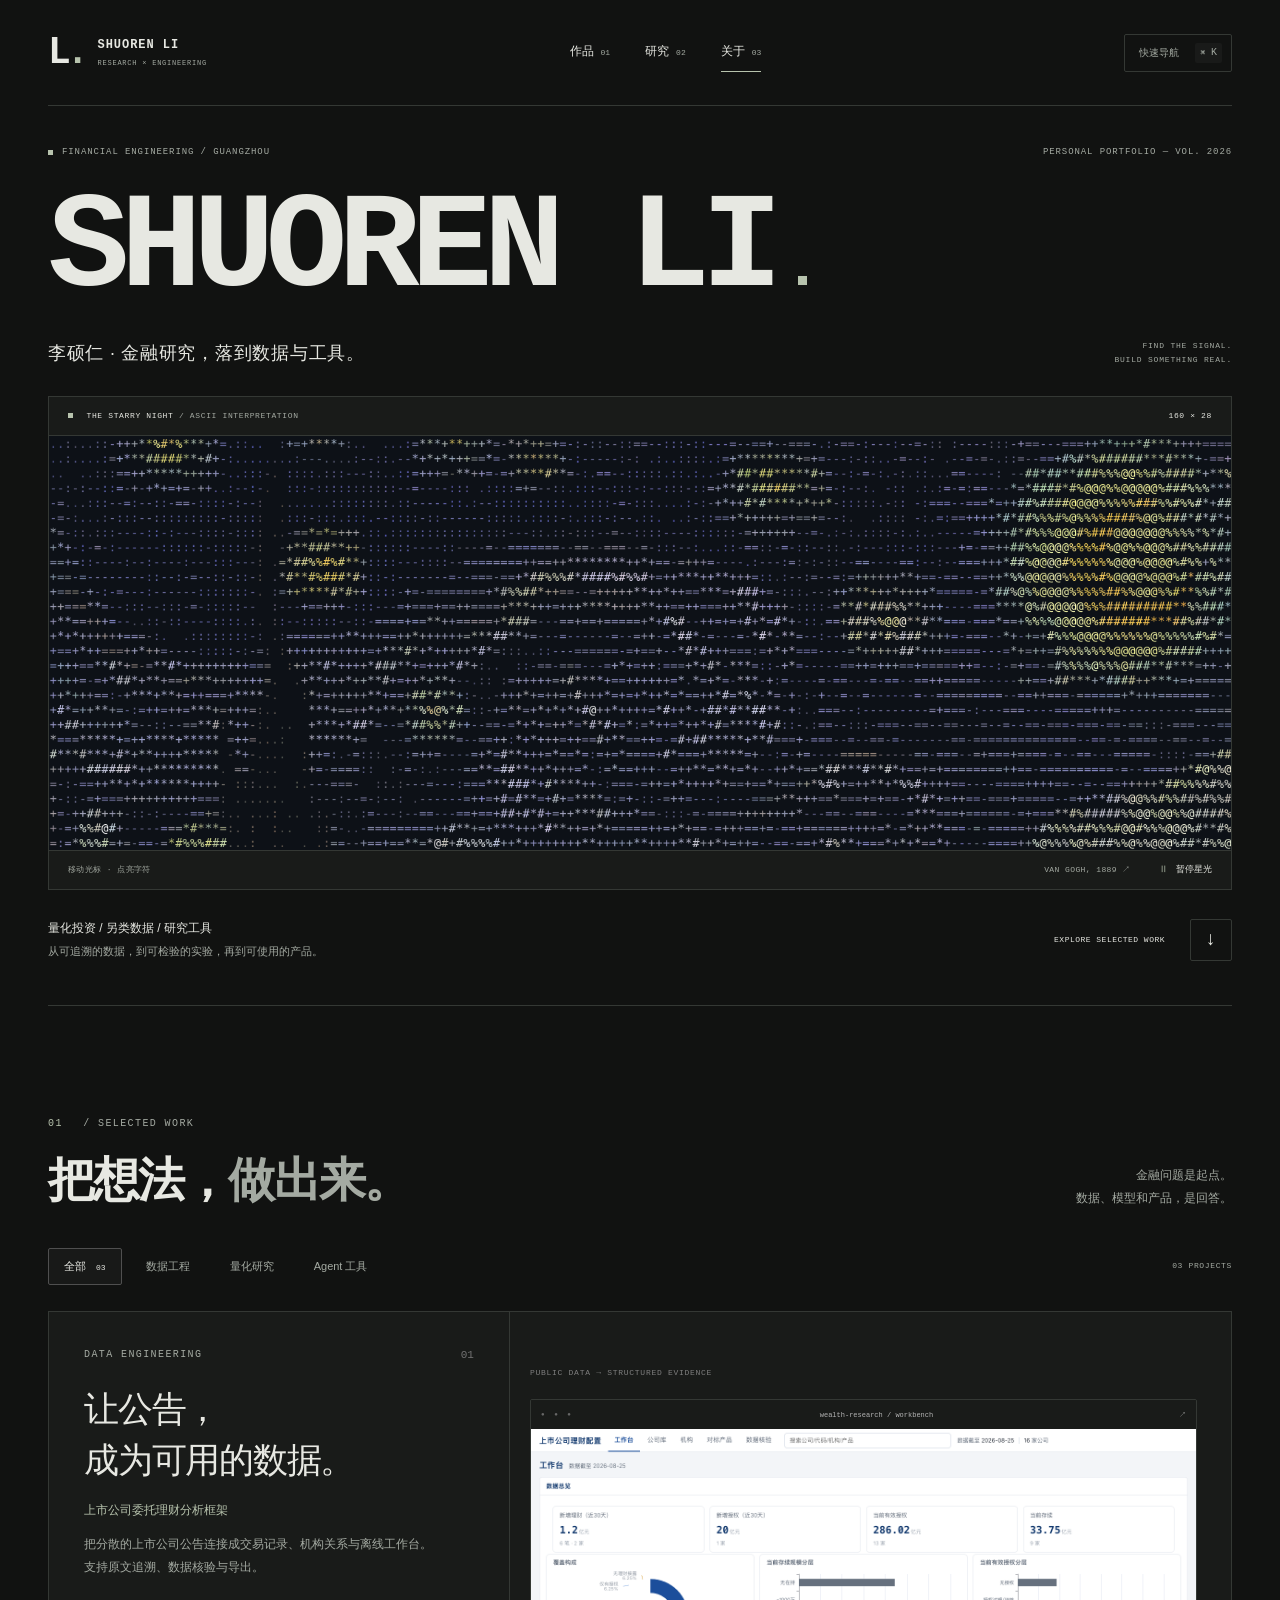
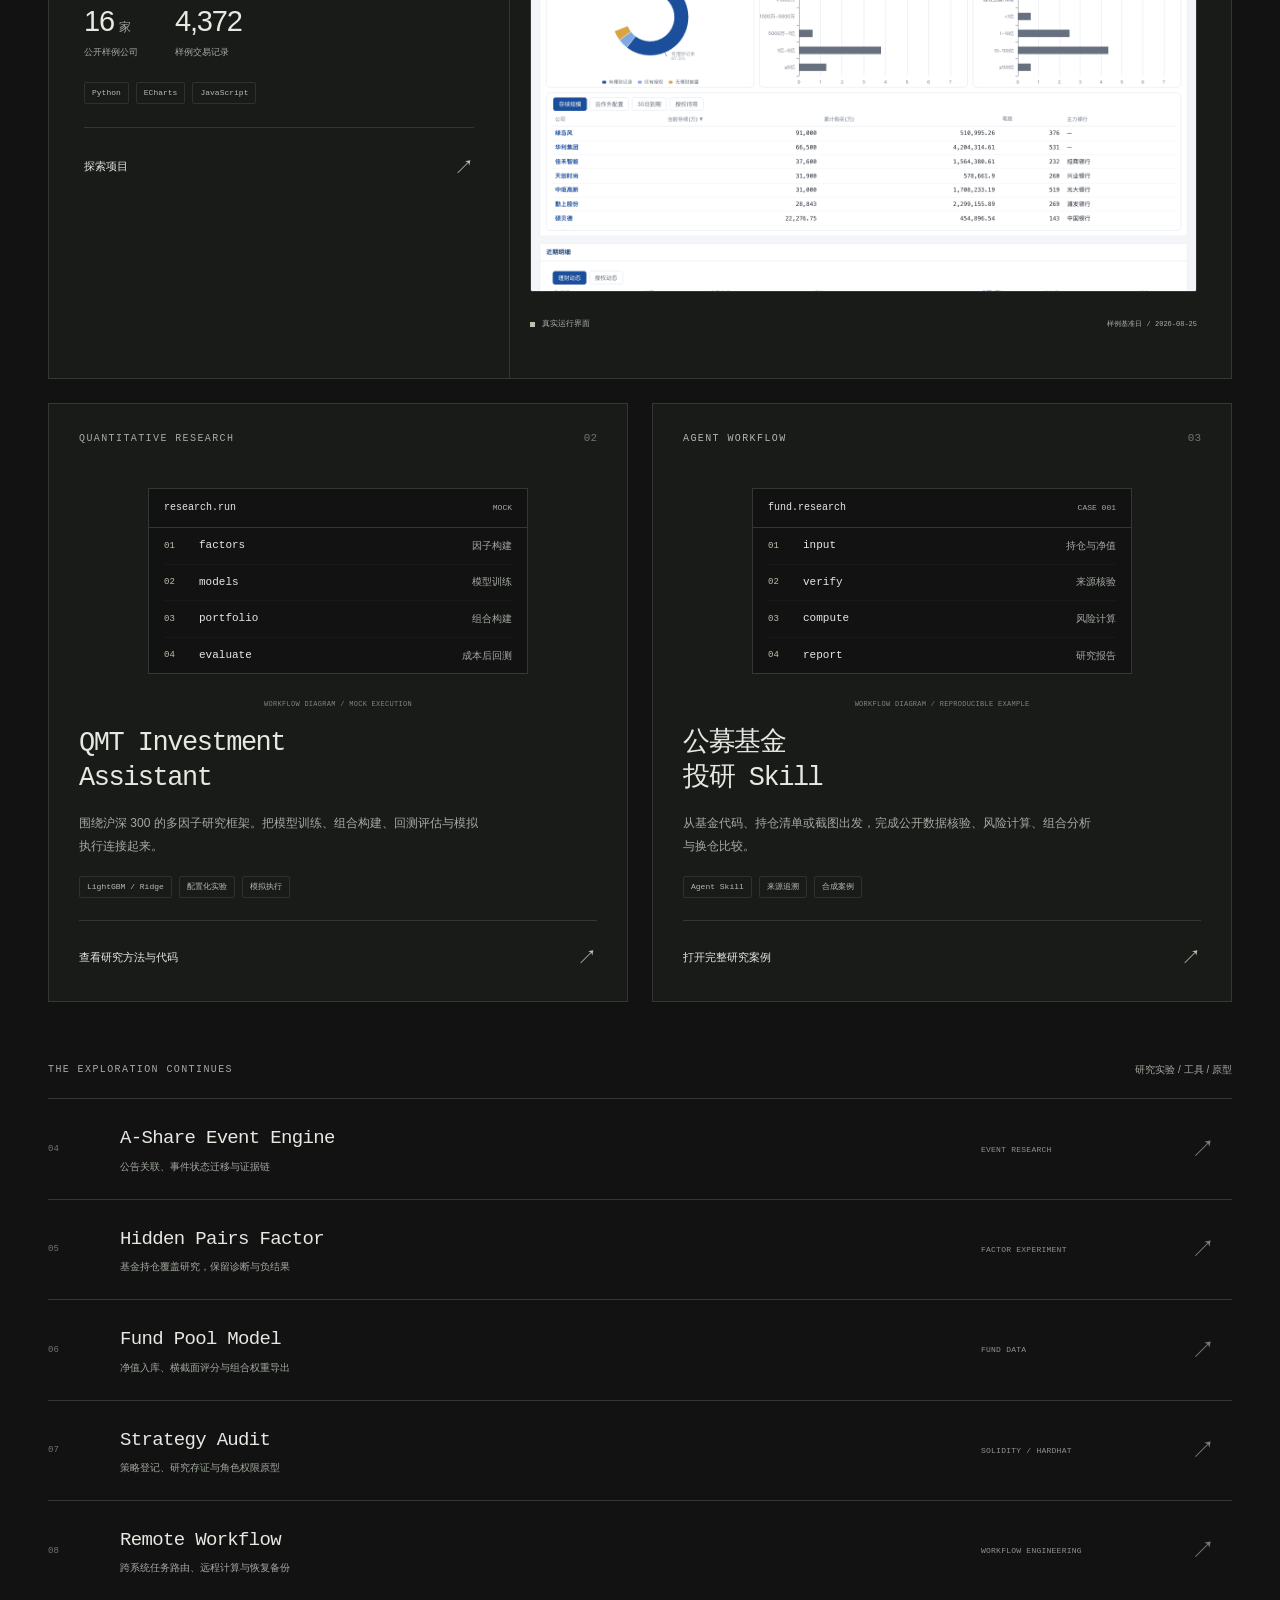
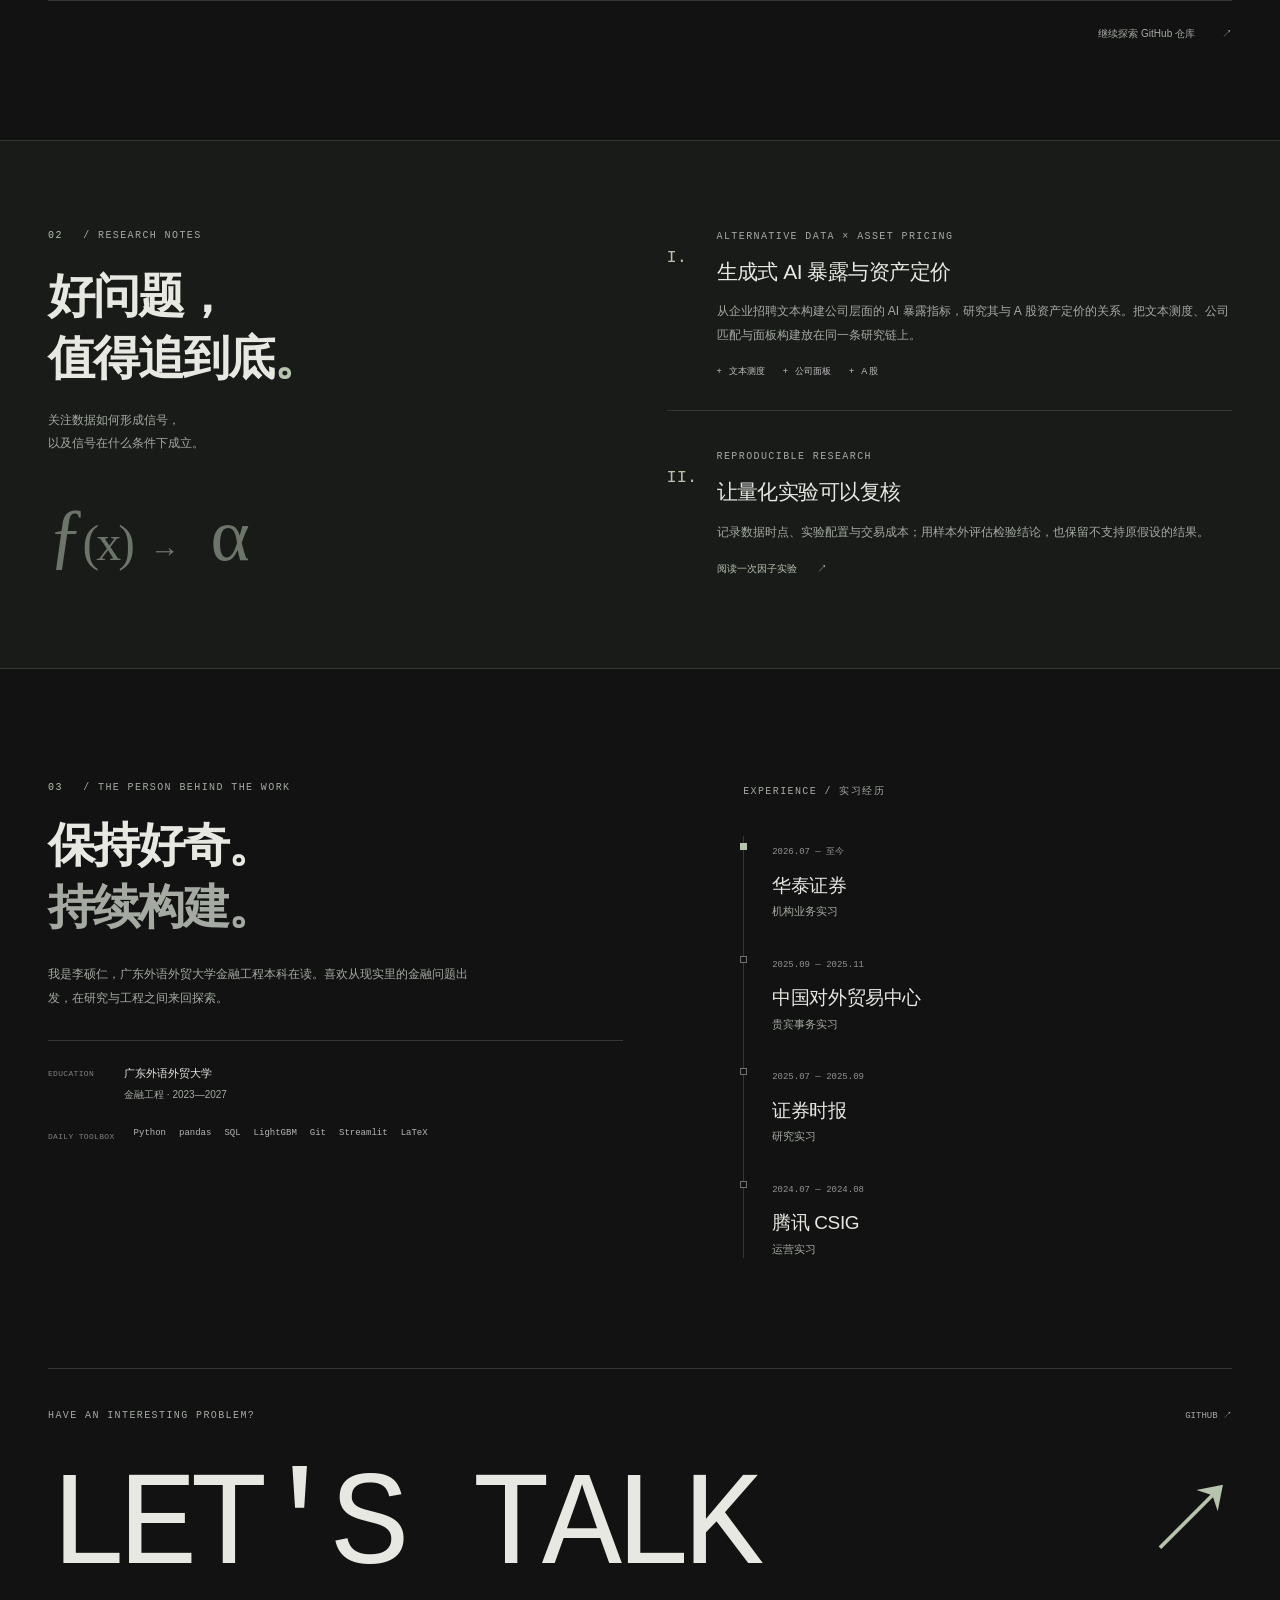
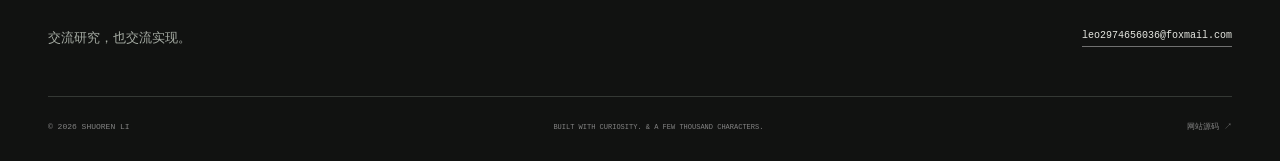
==== commit 8b88c4a1: "Refine portfolio with restrained colors, monospace type and flat surfaces" ====
--- a/index.html
+++ b/index.html
@@ -5,7 +5,7 @@
   <meta name="viewport" content="width=device-width, initial-scale=1">
   <title>李硕仁 Shuoren Li — Research × Engineering</title>
   <meta name="description" content="李硕仁的研究与工程作品集：金融数据、量化研究、智能体工作流。从真实问题出发，把研究做成可用的工具。">
-  <meta name="theme-color" content="#080d14">
+  <meta name="theme-color" content="#111211">
   <meta property="og:type" content="website">
   <meta property="og:title" content="Shuoren Li — Research × Engineering">
   <meta property="og:description" content="金融研究，落到数据与工具。探索项目、实验与彩色 ASCII 星空。">
@@ -27,14 +27,14 @@
   <main id="main">
     <section class="hero wrap" aria-labelledby="hero-title">
       <div class="hero-kicker"><span><i class="status-dot" aria-hidden="true"></i> FINANCIAL ENGINEERING / GUANGZHOU</span><span class="hero-edition">PERSONAL PORTFOLIO — VOL. 2026</span></div>
-      <h1 id="hero-title">SHUOREN <span>LI</span><span class="hero-asterisk" aria-hidden="true">✳</span></h1>
+      <h1 id="hero-title">SHUOREN <span>LI</span></h1>
       <div class="hero-statement"><p>李硕仁 · 金融研究，落到数据与工具。</p><p class="mono">FIND THE SIGNAL.<br>BUILD SOMETHING REAL.</p></div>
       <figure class="artwork" id="artwork">
         <div class="art-topline"><span><span class="art-dot" aria-hidden="true"></span> THE STARRY NIGHT <span class="dim">/ ASCII INTERPRETATION</span></span><span>160 × 28</span></div>
         <div class="art-stage">
           <img id="ascii-fallback" src="assets/starry-night-ascii.svg" width="1600" height="560" fetchpriority="high" alt="以 4,386 个彩色 ASCII 字符重新呈现梵高《星月夜》的旋涡、星光与月亮">
           <canvas id="ascii-canvas" width="1600" height="560" aria-hidden="true"></canvas>
-          <div class="art-crosshair crosshair-tl" aria-hidden="true">+</div><div class="art-crosshair crosshair-br" aria-hidden="true">+</div>
+
         </div>
         <figcaption><span class="art-hint" id="art-hint">4,386 GLYPHS · ONE STARRY NIGHT</span><div><a href="assets/ARTWORK.md" aria-label="查看 ASCII 画作来源">VAN GOGH, 1889 ↗</a><button id="motion-toggle" type="button" aria-pressed="false" hidden><span class="pause-icon" aria-hidden="true">Ⅱ</span> 暂停星光</button></div></figcaption>
       </figure>
@@ -47,17 +47,17 @@
       <div class="work-grid">
         <article class="work-card flagship" data-category="data">
           <div class="case-copy"><div class="case-topline"><p class="eyebrow">DATA ENGINEERING</p><span class="case-number">01</span></div><h3>让公告，<br>成为可用的数据。</h3><p class="project-name">上市公司委托理财分析框架</p><p class="case-description">把分散的上市公司公告连接成交易记录、机构关系与离线工作台。支持原文追溯、数据核验与导出。</p><div class="case-stats"><div><strong>16<span>家</span></strong><span>公开样例公司</span></div><div><strong>4,372</strong><span>样例交易记录</span></div></div><div class="tag-list"><span>Python</span><span>ECharts</span><span>JavaScript</span></div><a class="case-link" href="https://github.com/Leo984357/listed-company-wealth-framework">探索项目 <span aria-hidden="true">↗</span></a></div>
-          <div class="flagship-visual"><div class="visual-grid" aria-hidden="true"></div><div class="visual-coordinate mono">PUBLIC DATA → STRUCTURED EVIDENCE</div><a class="browser-preview" href="assets/workbench-preview.png" aria-label="打开委托理财工作台完整截图"><div class="browser-chrome"><span class="window-dots" aria-hidden="true">● ● ●</span><span>wealth-research / workbench</span><span aria-hidden="true">↗</span></div><img src="assets/workbench-preview.png" width="1440" height="1000" alt="仓库公开样例实际运行的委托理财工作台：资金规模、到期分布与公司分析" loading="lazy"></a><div class="preview-caption"><span class="status-dot" aria-hidden="true"></span> 真实运行界面 <span>样例基准日 / 2026-08-25</span></div></div>
+          <div class="flagship-visual"><div class="visual-coordinate mono">PUBLIC DATA → STRUCTURED EVIDENCE</div><a class="browser-preview" href="assets/workbench-preview.png" aria-label="打开委托理财工作台完整截图"><div class="browser-chrome"><span class="window-dots" aria-hidden="true">● ● ●</span><span>wealth-research / workbench</span><span aria-hidden="true">↗</span></div><img src="assets/workbench-preview.png" width="1440" height="1000" alt="仓库公开样例实际运行的委托理财工作台：资金规模、到期分布与公司分析" loading="lazy"></a><div class="preview-caption"><span class="status-dot" aria-hidden="true"></span> 真实运行界面 <span>样例基准日 / 2026-08-25</span></div></div>
         </article>
         <article class="work-card quant-card" data-category="quant">
           <div class="case-topline"><p class="eyebrow">QUANTITATIVE RESEARCH</p><span class="case-number">02</span></div>
-          <div class="quant-visual" aria-label="量化研究流程示意：因子、模型、组合和评估"><div class="orbit orbit-one" aria-hidden="true"></div><div class="orbit orbit-two" aria-hidden="true"></div><div class="quant-center"><span>α</span><small>RESEARCH ENGINE</small></div><span class="orbit-node node-one">FACTORS</span><span class="orbit-node node-two">MODELS</span><span class="orbit-node node-three">PORTFOLIO</span><span class="orbit-node node-four">EVALUATE</span><span class="diagram-caption mono">WORKFLOW DIAGRAM / MOCK EXECUTION</span></div>
-          <div class="secondary-copy"><h3>QMT Investment<br>Assistant<span class="project-spark" aria-hidden="true">↗</span></h3><p>围绕沪深 300 的多因子研究框架。把模型训练、组合构建、回测评估与模拟执行连接起来。</p><div class="tag-list"><span>LightGBM / Ridge</span><span>配置化实验</span><span>模拟执行</span></div><a class="case-link" href="https://github.com/Leo984357/qmt_investment_assistant">查看研究方法与代码 <span aria-hidden="true">↗</span></a></div>
+          <div class="quant-visual" aria-label="量化研究流程示意：因子、模型、组合和评估"><div class="workflow-panel"><div class="workflow-label"><span>research.run</span><span>MOCK</span></div><div class="workflow-row"><span class="workflow-step">01</span><span>factors</span><span class="workflow-detail">因子构建</span></div><div class="workflow-row"><span class="workflow-step">02</span><span>models</span><span class="workflow-detail">模型训练</span></div><div class="workflow-row"><span class="workflow-step">03</span><span>portfolio</span><span class="workflow-detail">组合构建</span></div><div class="workflow-row"><span class="workflow-step">04</span><span>evaluate</span><span class="workflow-detail">成本后回测</span></div></div><span class="diagram-caption mono">WORKFLOW DIAGRAM / MOCK EXECUTION</span></div>
+          <div class="secondary-copy"><h3>QMT Investment<br>Assistant</h3><p>围绕沪深 300 的多因子研究框架。把模型训练、组合构建、回测评估与模拟执行连接起来。</p><div class="tag-list"><span>LightGBM / Ridge</span><span>配置化实验</span><span>模拟执行</span></div><a class="case-link" href="https://github.com/Leo984357/qmt_investment_assistant">查看研究方法与代码 <span aria-hidden="true">↗</span></a></div>
         </article>
         <article class="work-card agent-card" data-category="agent">
           <div class="case-topline"><p class="eyebrow">AGENT WORKFLOW</p><span class="case-number">03</span></div>
-          <div class="agent-visual" aria-label="基金研究工作流示意：持仓输入、证据核验、分析报告"><div class="document-sheet sheet-back"><span class="mono">01 / INPUT</span><b>持仓 · 净值 · 研究材料</b><div class="doc-line"></div><div class="doc-line short"></div></div><div class="document-sheet sheet-front"><div class="sheet-label"><span class="mono">02 / RESEARCH OUTPUT</span><span class="sheet-star" aria-hidden="true">✳</span></div><b>证据，有迹可循。</b><div class="report-line"><span>来源核验</span><span>↗</span></div><div class="report-line"><span>风险计算</span><span>↗</span></div><div class="report-line"><span>组合分析</span><span>↗</span></div></div><span class="diagram-caption mono">WORKFLOW DIAGRAM / REPRODUCIBLE EXAMPLE</span></div>
-          <div class="secondary-copy"><h3>公募基金<br>投研 Skill<span class="project-spark" aria-hidden="true">✳</span></h3><p>从基金代码、持仓清单或截图出发，完成公开数据核验、风险计算、组合分析与换仓比较。</p><div class="tag-list"><span>Agent Skill</span><span>来源追溯</span><span>合成案例</span></div><a class="case-link" href="https://github.com/Leo984357/mutual-fund-research-skill/tree/main/examples">打开完整研究案例 <span aria-hidden="true">↗</span></a></div>
+          <div class="agent-visual" aria-label="基金研究工作流示意：持仓输入、证据核验、分析报告"><div class="workflow-panel"><div class="workflow-label"><span>fund.research</span><span>CASE 001</span></div><div class="workflow-row"><span class="workflow-step">01</span><span>input</span><span class="workflow-detail">持仓与净值</span></div><div class="workflow-row"><span class="workflow-step">02</span><span>verify</span><span class="workflow-detail">来源核验</span></div><div class="workflow-row"><span class="workflow-step">03</span><span>compute</span><span class="workflow-detail">风险计算</span></div><div class="workflow-row"><span class="workflow-step">04</span><span>report</span><span class="workflow-detail">研究报告</span></div></div><span class="diagram-caption mono">WORKFLOW DIAGRAM / REPRODUCIBLE EXAMPLE</span></div>
+          <div class="secondary-copy"><h3>公募基金<br>投研 Skill</h3><p>从基金代码、持仓清单或截图出发，完成公开数据核验、风险计算、组合分析与换仓比较。</p><div class="tag-list"><span>Agent Skill</span><span>来源追溯</span><span>合成案例</span></div><a class="case-link" href="https://github.com/Leo984357/mutual-fund-research-skill/tree/main/examples">打开完整研究案例 <span aria-hidden="true">↗</span></a></div>
         </article>
       </div>
       <div class="archive-heading"><p class="eyebrow">THE EXPLORATION CONTINUES</p><span>研究实验 / 工具 / 原型</span></div>
--- a/style.css
+++ b/style.css
@@ -1,6 +1,439 @@
-:root{--bg:#080d14;--panel:#101a27;--white:#eaf0f7;--muted:#93a3b8;--cyan:#5fe1ec;--gold:#f4c866;--line:rgba(165,191,218,.16);--sans:Inter,-apple-system,BlinkMacSystemFont,'Segoe UI','PingFang SC','Microsoft YaHei',sans-serif;--mono:'SFMono-Regular',Consolas,'Liberation Mono',monospace}*{box-sizing:border-box}html{scroll-behavior:smooth;scroll-padding-top:35px}body{margin:0;background:var(--bg);color:var(--white);font-family:var(--sans);line-height:1.6;-webkit-font-smoothing:antialiased}body::before{content:'';position:fixed;inset:0;background:radial-gradient(ellipse at 82% 5%,#19344135,transparent 45%);pointer-events:none;z-index:-1}::selection{background:var(--cyan);color:var(--bg)}a{color:inherit;text-decoration:none}button,input{font:inherit}button{cursor:pointer;color:inherit}a,button{-webkit-tap-highlight-color:transparent}button{background:none}a:focus-visible,button:focus-visible,input:focus-visible,summary:focus-visible{outline:2px solid var(--cyan);outline-offset:5px}p,h1,h2,h3,figure{margin:0}img{display:block;max-width:100%;height:auto}button{border:0}a,button{touch-action:manipulation}[hidden]{display:none!important}.wrap{width:min(1320px,calc(100% - 96px));margin-inline:auto}.mono,.eyebrow{font-family:var(--mono)}.eyebrow{font-size:10px;letter-spacing:.14em;line-height:1.7;color:var(--muted)}.eyebrow>span{color:var(--cyan);margin-right:13px}.skip{position:fixed;top:-80px;left:20px;padding:12px 20px;background:var(--cyan);color:var(--bg);z-index:100}.skip:focus{top:16px}.reading-progress{position:fixed;top:0;left:0;width:100%;height:2px;background:var(--cyan);transform:scaleX(0);transform-origin:left;z-index:99}.masthead{display:flex;align-items:center;justify-content:space-between;height:106px;border-bottom:1px solid var(--line)}.wordmark{display:flex;align-items:center;gap:13px;font-size:12px;font-weight:650;letter-spacing:.08em;line-height:1.5}.brand-mark{font-size:38px;font-weight:800;letter-spacing:-.12em;line-height:1}.brand-mark span{color:var(--cyan)}.brand-sub{display:block;font-family:var(--mono);font-size:7px;font-weight:400;letter-spacing:.11em;color:var(--muted);margin-top:4px}nav{display:flex;gap:35px;font-size:12px}nav a{position:relative}nav a::after{content:'';position:absolute;bottom:-10px;left:0;width:100%;height:1px;background:var(--cyan);transform:scaleX(0);transform-origin:left;transition:transform .25s}nav a:hover::after,nav a[aria-current]::after{transform:scaleX(1)}nav a span{margin-left:7px;font-family:var(--mono);font-size:8px;color:var(--muted)}.command-trigger{display:flex;align-items:center;gap:16px;font-size:10px;color:var(--muted);padding:8px 9px 8px 14px;border:1px solid var(--line);border-radius:5px;transition:border-color .2s,color .2s}.command-trigger:hover{border-color:var(--cyan);color:var(--white)}kbd{font-family:var(--mono);font-size:10px;padding:2px 5px;border-radius:3px;background:#ffffff09}.hero{padding-top:39px}.hero-kicker{display:flex;justify-content:space-between;gap:16px;color:var(--muted);font-family:var(--mono);font-size:9px;letter-spacing:.1em}.hero-kicker>span:first-child{display:flex;align-items:center;gap:9px}.status-dot{width:5px;height:5px;display:inline-block;border-radius:50%;background:var(--cyan);box-shadow:0 0 10px #5fe1ec70;flex-shrink:0}.hero h1{position:relative;font-size:clamp(68px,11.9vw,169px);line-height:1.02;font-weight:750;letter-spacing:-.075em;margin:21px 0 20px;white-space:nowrap}.hero h1>span:not(.hero-asterisk){color:var(--cyan)}.hero h1 .hero-asterisk{position:absolute;right:5px;top:8px;font-size:.47em;color:var(--gold);font-weight:400;line-height:1.3}.hero-statement{display:flex;justify-content:space-between;align-items:center;margin:0 0 28px;gap:24px}.hero-statement>p:first-child{font-size:18px;letter-spacing:.04em}.hero-statement .mono{font-size:8px;line-height:1.8;letter-spacing:.1em;text-align:right;color:var(--muted)}.artwork{border:1px solid #223043;background:#0d1117;position:relative}.art-topline{padding:13px 19px;display:flex;justify-content:space-between;gap:10px;font-family:var(--mono);font-size:8px;letter-spacing:.08em;border-bottom:1px solid var(--line);background:#0b121b}.dim{color:var(--muted)}.art-dot{display:inline-block;width:5px;height:5px;border-radius:50%;background:var(--gold);margin-right:8px}.art-stage{position:relative;aspect-ratio:20/7;overflow:hidden}.art-stage img,.art-stage canvas{width:100%;height:100%;position:absolute;inset:0}.art-stage canvas{opacity:0;transition:opacity .4s}.art-stage.is-ready canvas{opacity:1}.art-stage.is-ready img{opacity:0}.art-crosshair{position:absolute;color:#eaf0f770;font:16px var(--mono);pointer-events:none}.crosshair-tl{left:9px;top:4px}.crosshair-br{right:9px;bottom:4px}.artwork figcaption{display:flex;justify-content:space-between;align-items:center;gap:15px;padding:12px 19px;background:#0b121b;border-top:1px solid var(--line);font-family:var(--mono);font-size:8px;letter-spacing:.05em;color:var(--muted)}.artwork figcaption>div{display:flex;align-items:center;gap:25px}.artwork figcaption a:hover{color:var(--gold)}#motion-toggle{font-size:9px;padding:0;color:var(--white)}.pause-icon{display:inline-block;min-width:15px;color:var(--cyan)}.hero-bottom{display:flex;justify-content:space-between;align-items:center;gap:20px;padding:27px 0 42px;border-bottom:1px solid var(--line)}.hero-bottom p{font-size:12px;line-height:1.9}.hero-bottom p span{color:var(--muted);font-size:11px}.explore-link{display:flex;align-items:center;gap:25px;font-family:var(--mono);font-size:8px;letter-spacing:.06em}.explore-link span{display:grid;place-items:center;width:42px;height:42px;border:1px solid var(--line);border-radius:50%;font-size:19px;transition:background .25s,color .25s,transform .25s}.explore-link:hover span{background:var(--cyan);color:var(--bg);transform:translateY(3px)}.work-section{padding:109px 0 98px}.section-heading{display:flex;justify-content:space-between;align-items:flex-end;gap:30px;margin-bottom:37px}h2{font-size:clamp(34px,3.7vw,52px);line-height:1.3;font-weight:600;letter-spacing:-.04em}.section-heading h2{margin-top:17px}.section-heading h2>span{color:var(--muted)}.section-aside{font-size:12px;color:var(--muted);line-height:1.95;text-align:right}.work-toolbar{display:flex;justify-content:space-between;align-items:center;gap:16px;margin-bottom:26px}.filters{display:flex;gap:8px}.filters button{font-size:11px;padding:9px 15px;color:var(--muted);border:1px solid transparent;border-radius:4px;transition:color .2s,background .2s}.filters button span{font-family:var(--mono);font-size:8px;margin-left:7px}.filters button:hover{color:var(--white);background:#ffffff07}.filters button[aria-pressed=true]{color:var(--white);border-color:#405261;background:#ffffff07}.filter-count{font-size:8px;letter-spacing:.08em;color:var(--muted)}.work-grid{display:grid;grid-template-columns:1fr 1fr;gap:24px}.work-card{overflow:hidden;border:1px solid var(--line);background:var(--panel);position:relative;transition:border-color .3s,transform .3s}.work-card:hover{border-color:#466273}.work-card::before{content:'';position:absolute;inset:0;pointer-events:none;background:radial-gradient(500px circle at var(--pointer-x,50%) var(--pointer-y,0%),#5fe1ec06,transparent 70%)}.flagship{grid-column:1/-1;display:grid;grid-template-columns:.86fr 1.35fr;background:#0e1925}.case-copy{padding:34px 35px 30px}.case-topline{display:flex;align-items:center;justify-content:space-between}.case-number{font:11px var(--mono);color:#627588}.case-copy h3{font-size:35px;line-height:1.45;letter-spacing:-.035em;font-weight:550;margin:21px 0 15px}.project-name{color:var(--cyan);font-size:12px;margin-bottom:13px}.case-description{font-size:12px;color:var(--muted);line-height:1.95;max-width:350px}.case-stats{display:flex;gap:37px;margin:23px 0 22px}.case-stats>div{display:flex;flex-direction:column}.case-stats strong{font-weight:500;font-size:29px;line-height:1.3;letter-spacing:-.04em}.case-stats strong>span{font-size:12px;margin-left:5px;color:var(--muted)}.case-stats>div>span{font-size:9px;color:var(--muted);margin-top:5px}.tag-list{display:flex;flex-wrap:wrap;gap:7px}.tag-list span{font-family:var(--mono);font-size:8px;line-height:1.5;color:#a8bacd;padding:4px 7px;border:1px solid #a3bdd322;border-radius:3px}.case-link{display:flex;justify-content:space-between;align-items:center;font-size:11px;font-weight:500;padding-top:23px;margin-top:23px;border-top:1px solid var(--line)}.case-link>span{font-size:20px;color:var(--cyan);transition:transform .2s}.case-link:hover>span{transform:translate(3px,-3px)}.flagship-visual{position:relative;display:flex;justify-content:center;flex-direction:column;overflow:hidden;padding:55px 34px 47px 20px;background:radial-gradient(ellipse at 65% 40%,#20546350,transparent 65%);border-left:1px solid var(--line)}.visual-grid{position:absolute;inset:0;background-image:linear-gradient(#a9d1e006 1px,transparent 1px),linear-gradient(90deg,#a9d1e006 1px,transparent 1px);background-size:28px 28px;mask-image:linear-gradient(0deg,transparent,black)}.visual-coordinate{font-size:8px;color:#5f8697;letter-spacing:.09em;position:relative;margin-bottom:19px}.browser-preview{position:relative;border:1px solid #3c5266;border-radius:7px;overflow:hidden;transform:perspective(1300px) rotateY(-5deg) rotateX(2deg);box-shadow:15px 28px 50px #0007;transition:transform .5s}.browser-preview:hover{transform:perspective(1300px) rotateY(0) rotateX(0) translateY(-4px)}.browser-chrome{height:29px;display:flex;align-items:center;justify-content:space-between;gap:15px;background:#121e2a;color:#a9b7c4;font:7px var(--mono);padding:0 10px}.window-dots{color:#596979;letter-spacing:3px;font-size:6px}.browser-preview img{width:100%}.preview-caption{position:relative;display:flex;align-items:center;gap:7px;margin-top:26px;font-size:8px;color:#9aafbe}.preview-caption>span:last-child{margin-left:auto;font-family:var(--mono);font-size:7px}.quant-card,.agent-card{padding:26px 30px 28px}.quant-card{background:linear-gradient(150deg,#122435,#101a27 65%)}.agent-card{background:linear-gradient(150deg,#272723,#151d24 65%)}.quant-visual,.agent-visual{height:259px;position:relative;margin:5px -5px 15px;display:flex;align-items:center;justify-content:center}.quant-visual{background:radial-gradient(ellipse at center,#22647a24,transparent 63%)}.orbit{position:absolute;width:270px;height:130px;border:1px solid #5fe1ec33;border-radius:50%;transform:rotate(-25deg)}.orbit-two{width:195px;height:205px;transform:rotate(30deg);border-color:#5fe1ec16}.orbit::after{content:'';position:absolute;top:30%;left:0;width:5px;height:5px;border-radius:50%;background:var(--cyan);box-shadow:0 0 13px var(--cyan)}.quant-center{position:relative;display:flex;flex-direction:column;align-items:center;justify-content:center;width:120px;height:120px;border:1px solid #5fe1ec2a;border-radius:50%;background:#12202dc2;box-shadow:0 0 45px #5fe1ec06}.quant-center>span{font-family:Georgia,serif;font-size:65px;color:var(--cyan);line-height:1.1}.quant-center small{font:6px var(--mono);letter-spacing:.12em;color:var(--muted)}.orbit-node{position:absolute;font:7px var(--mono);letter-spacing:.05em;padding:6px 9px;background:#12202b;border:1px solid #5fe1ec2a;border-radius:3px;color:#badbe4}.node-one{left:9%;top:36%}.node-two{right:12%;top:19%}.node-three{right:8%;bottom:32%}.node-four{left:16%;bottom:16%}.diagram-caption{position:absolute;bottom:0;left:0;right:0;text-align:center;font-size:7px;letter-spacing:.04em;color:#6e8497}.secondary-copy h3{font-size:30px;font-weight:500;line-height:1.22;letter-spacing:-.035em;position:relative;margin-bottom:16px}.project-spark{position:absolute;right:3px;top:4px;font-size:32px;color:#547782}.secondary-copy p{font-size:12px;line-height:1.9;color:var(--muted);max-width:410px;margin-bottom:19px}.secondary-copy .case-link{margin-top:22px;padding-top:20px}.agent-card .eyebrow{color:#c0b395}.agent-card .project-spark,.agent-card .case-link>span{color:var(--gold)}.agent-visual{perspective:800px}.document-sheet{position:absolute;width:216px;border:1px solid #69716a;border-radius:5px;padding:15px 17px;background:#15212a;box-shadow:0 15px 30px #0003}.sheet-back{transform:rotate(-12deg) translate(-41px,-24px);height:160px;color:#9eaaad;opacity:.65}.sheet-back>.mono{font-size:7px;color:var(--gold)}.document-sheet b{display:block;font-size:13px;font-weight:500;margin:13px 0}.doc-line{height:4px;background:#66788540;margin-top:13px;width:85%;border-radius:3px}.doc-line.short{width:62%}.sheet-front{transform:rotate(8deg) translate(33px,4px);background:#203039;transition:transform .4s}.agent-card:hover .sheet-front{transform:rotate(4deg) translate(37px,-1px)}.sheet-label{display:flex;align-items:center;justify-content:space-between;color:var(--gold)}.sheet-label>.mono{font-size:7px}.sheet-star{font-size:16px;line-height:1}.report-line{display:flex;justify-content:space-between;border-top:1px solid #b1c1c51c;padding:6px 0;font-size:8px;color:#b8c4c7}.report-line>span:last-child{color:var(--gold)}.archive-heading{display:flex;justify-content:space-between;align-items:center;margin:59px 0 20px}.archive-heading>span{font-size:10px;color:var(--muted)}.project-row{display:grid;grid-template-columns:52px 1fr 190px 28px;align-items:center;gap:20px;padding:24px 13px 24px 0;border-top:1px solid var(--line);position:relative;transition:padding .25s,background .25s}.project-row:last-child{border-bottom:1px solid var(--line)}.project-row:hover{padding-left:14px;background:#5fe1ec04}.row-index{font:9px var(--mono);color:#61768b}.row-name{font-size:21px;font-weight:400;letter-spacing:-.02em}.row-name>small{display:block;font-size:10px;letter-spacing:0;color:var(--muted);margin-top:5px}.row-category{font:8px var(--mono);letter-spacing:.03em;color:#8193a8}.row-arrow{font-size:24px;color:#697f92;transition:transform .2s,color .2s}.project-row:hover .row-arrow{color:var(--cyan);transform:translate(3px,-3px)}.all-repos{display:flex;justify-content:flex-end;gap:27px;font-size:10px;color:var(--muted);margin-top:25px}.all-repos:hover{color:var(--cyan)}.research-section{background:#0d1520;border-block:1px solid var(--line);padding:86px 0 88px;position:relative;overflow:hidden}.research-layout{display:grid;grid-template-columns:1fr 1.05fr;gap:80px}.research-intro h2{margin:21px 0}.research-intro h2>span{color:var(--cyan)}.research-intro>p:not(.eyebrow){font-size:12px;color:var(--muted);line-height:1.9}.research-symbol{font-family:Georgia,serif;color:#28404c;font-size:75px;line-height:1.2;margin-top:35px;letter-spacing:-.04em}.research-symbol>span{font-size:50px}.research-symbol>i{font:30px var(--mono);margin-inline:24px;color:#537281}.research-notes{display:flex;flex-direction:column;justify-content:center;gap:37px}.research-notes article{display:grid;grid-template-columns:35px 1fr;gap:15px;padding-bottom:32px;border-bottom:1px solid var(--line)}.research-notes article:last-child{padding-bottom:0;border:0}.note-number{font:italic 21px Georgia,serif;color:var(--gold);padding-top:20px}.research-notes h3{font-size:21px;font-weight:500;margin:10px 0 12px;letter-spacing:-.025em}.research-notes p:not(.eyebrow){font-size:12px;color:var(--muted);line-height:1.95}.note-tags{display:flex;gap:18px;font-size:9px;color:#b2c2d3;margin-top:17px}.note-tags>span::before{content:'+';color:var(--cyan);margin-right:7px}.research-notes article a{display:inline-flex;gap:20px;font-size:10px;color:var(--cyan);margin-top:17px}.about-section{display:grid;grid-template-columns:1fr .85fr;gap:120px;padding:110px 0}.about-intro h2{margin:18px 0 25px}.about-intro h2>span{color:var(--muted)}.about-bio{font-size:12px;line-height:2;max-width:420px;color:var(--muted)}.education{display:flex;align-items:flex-start;gap:30px;margin-top:30px;padding-top:24px;border-top:1px solid var(--line)}.education>.mono,.toolbox>.mono{font-size:8px;color:#6d8296;letter-spacing:.04em;padding-top:3px}.education p{font-size:11px}.education p>span{display:block;color:var(--muted);font-size:10px;margin-top:4px}.toolbox{display:flex;gap:19px;margin-top:25px}.toolbox>.mono{flex-shrink:0}.toolbox>div{display:flex;flex-wrap:wrap;gap:9px 13px;font:9px var(--mono);color:#a6b8c7}.experience{padding-top:4px}.timeline{margin-top:36px;border-left:1px solid #344759;padding-left:28px}.timeline article{position:relative;padding-bottom:28px}.timeline article:last-child{padding-bottom:0}.timeline-dot{position:absolute;left:-32px;top:7px;height:7px;width:7px;border:1px solid #597589;background:var(--bg);border-radius:50%}.timeline article:first-child .timeline-dot{background:var(--cyan);border-color:var(--cyan);box-shadow:0 0 12px #5fe1ec50}.timeline time{font:9px var(--mono);color:#8195aa}.timeline h3{font-size:19px;font-weight:500;letter-spacing:-.02em;margin:9px 0 2px}.timeline p{font-size:11px;color:var(--muted)}.contact-section{border-top:1px solid var(--line);padding:38px 0 47px}.contact-top,.contact-bottom{display:flex;align-items:center;justify-content:space-between;gap:20px}.contact-top>a{font:9px var(--mono);color:var(--muted)}.contact-title-link{display:block}.contact-title-link h2{font-size:clamp(60px,11.7vw,164px);font-weight:550;letter-spacing:-.07em;line-height:1.15;display:flex;align-items:center;justify-content:space-between;margin:27px 0 24px}.contact-title-link h2>span{font-size:.74em;color:var(--cyan);transition:transform .3s}.contact-title-link:hover h2>span{transform:translate(8px,-8px)}.contact-bottom p{font-size:13px;color:var(--muted)}.contact-bottom>a{font:10px var(--mono);border-bottom:1px solid #5d7386;padding-bottom:5px}.contact-bottom>a:hover{color:var(--cyan)}footer{display:flex;align-items:center;justify-content:space-between;gap:20px;border-top:1px solid var(--line);padding:24px 0 29px;font:8px var(--mono);color:#71869a}.footer-note{font-size:7px}footer a:hover{color:var(--cyan)}dialog{background:#101a27;color:var(--white);border:1px solid #33495e;border-radius:12px;padding:0;width:min(550px,calc(100vw - 32px));max-height:80vh;box-shadow:0 30px 100px #0009;top:12vh;margin:0 auto}dialog::backdrop{background:#03070dbb;backdrop-filter:blur(12px)}.command-header{display:flex;align-items:center;gap:11px;padding:19px 21px 8px}.command-icon{color:var(--cyan);font-size:21px}.command-header label{font-size:12px}.command-close{margin-left:auto;color:var(--muted);font:9px var(--mono);border:1px solid var(--line);border-radius:4px;padding:4px 7px}#command-search{width:calc(100% - 42px);display:block;margin:8px 21px 17px;border:0;border-bottom:1px solid var(--line);background:transparent;padding:12px 0;font-size:15px;color:var(--white);border-radius:0}#command-search:focus{outline:0;border-bottom-color:var(--cyan)}#command-results{padding:0 11px 10px;max-height:45vh;overflow:auto}.command-result{display:flex;align-items:center;justify-content:space-between;padding:13px 12px;border-radius:5px;font-size:12px;color:#b7c7d8}.command-result>span:last-child{font:9px var(--mono);color:#70899f}.command-result.is-selected,.command-result:hover{background:#5fe1ec10;color:var(--cyan)}.command-empty{padding:18px;font-size:12px;color:var(--muted)}.command-help{display:flex;gap:20px;padding:12px 22px;border-top:1px solid var(--line);font-size:9px;color:#70879c}.reveal-enter{animation:reveal-in .7s both}@keyframes reveal-in{from{opacity:.3;transform:translateY(18px)}to{opacity:1;transform:translateY(0)}}
-@media(min-width:1500px){.hero h1{font-size:169px}}@media(max-width:1100px){.wrap{width:calc(100% - 64px)}.case-copy{padding:26px}.case-copy h3{font-size:30px}.flagship{grid-template-columns:1fr 1.2fr}.flagship-visual{padding:45px 25px 40px 15px}.research-layout{gap:50px}.about-section{gap:70px}.hero h1{font-size:11.7vw}.quant-card,.agent-card{padding-inline:24px}.case-stats{gap:30px}.node-one{left:2%}.node-three{right:1%}.project-row{grid-template-columns:40px 1fr 165px 22px}.row-category{font-size:7px}.row-name{font-size:19px}}
-@media(max-width:800px){.wrap{width:calc(100% - 44px)}.masthead{height:89px}.brand-sub{font-size:6px}nav{gap:20px}.command-trigger{padding:7px}.command-trigger>span{display:none}.hero{padding-top:27px}.hero-kicker{font-size:7px}.hero h1{font-size:12vw;margin:22px 0}.hero h1 .hero-asterisk{top:5px;right:0}.hero-statement>p:first-child{font-size:15px}.hero-statement .mono{font-size:7px}.artwork figcaption{font-size:7px;padding:11px 13px}.artwork figcaption>div{gap:15px}.art-topline{font-size:7px;padding:12px 13px}.hero-bottom{padding-block:21px 30px}.hero-bottom p{font-size:10px}.hero-bottom p span{font-size:9px}.explore-link{font-size:7px;gap:13px}.explore-link span{width:33px;height:33px}.work-section{padding-block:75px}.section-heading h2{font-size:36px}.section-aside{font-size:10px}.flagship{grid-template-columns:1fr}.case-copy{padding:30px;display:grid;grid-template-columns:1.3fr 1fr;gap:0 40px}.case-topline{grid-column:1/-1}.case-copy h3{grid-column:1;grid-row:2/4;font-size:34px;margin:20px 0 16px}.case-copy .project-name{grid-column:1;grid-row:4;margin-bottom:0}.case-description{grid-column:2;grid-row:2/4;margin-top:25px;font-size:11px}.case-stats{grid-column:2;grid-row:4/6;margin:15px 0 0;align-self:end}.case-copy .tag-list{grid-column:1;margin-top:15px}.case-copy .case-link{grid-column:1/-1;margin-top:25px}.flagship-visual{border-left:0;border-top:1px solid var(--line);padding:30px 40px}.browser-preview{transform:perspective(1300px) rotateY(-3deg) rotateX(2deg)}.browser-preview img{max-height:365px;object-fit:cover;object-position:top}.preview-caption{margin-top:18px}.work-grid{gap:18px}.quant-card,.agent-card{padding:22px 21px}.secondary-copy h3{font-size:25px}.secondary-copy p{font-size:11px}.quant-visual,.agent-visual{height:236px}.orbit{width:220px;height:110px}.orbit-two{width:170px;height:165px}.quant-center{width:95px;height:95px}.quant-center>span{font-size:52px}.quant-center small{font-size:5px}.orbit-node{font-size:6px;padding:5px 6px}.node-one{left:-2%;top:32%}.node-two{right:3%}.node-three{right:-2%;bottom:29%}.node-four{left:6%;bottom:16%}.document-sheet{width:172px;padding:13px}.sheet-back{transform:rotate(-12deg) translate(-24px,-20px);height:143px}.sheet-front{transform:rotate(8deg) translate(20px,5px)}.agent-card:hover .sheet-front{transform:rotate(4deg) translate(23px,0)}.sheet-label>.mono,.sheet-back>.mono{font-size:6px}.document-sheet b{font-size:12px}.diagram-caption{font-size:5.8px}.research-layout{gap:35px;grid-template-columns:.9fr 1fr}.research-intro h2{font-size:35px}.research-notes article{grid-template-columns:20px 1fr;gap:10px}.research-notes .eyebrow{font-size:8px}.research-notes h3{font-size:18px}.research-notes p:not(.eyebrow){font-size:11px}.research-symbol{font-size:59px}.research-symbol>span{font-size:39px}.research-symbol>i{margin-inline:15px}.about-section{gap:45px;padding-block:80px}.about-intro h2{font-size:36px}.education{gap:15px;flex-direction:column}.toolbox{flex-direction:column;gap:13px}.project-row{grid-template-columns:30px 1fr 140px 22px;gap:13px}.row-name{font-size:17px}.row-name>small{font-size:9px}.row-category{font-size:6px}.footer-note{display:none}}
-@media(max-width:560px){.wrap{width:calc(100% - 36px)}.masthead{height:77px}.brand-mark{font-size:29px}.wordmark{gap:9px;font-size:9px}.brand-sub{font-size:5px}.masthead nav{gap:17px;font-size:10px}.masthead nav a>span{display:none}.command-trigger{border:0;padding:7px 0 7px 7px}.command-trigger kbd{font-size:9px;background:none}.hero{padding-top:25px}.hero-kicker{font-size:6px;letter-spacing:.07em}.hero-edition{display:none}.hero h1{font-size:12.4vw;margin:22px 0 16px;letter-spacing:-.065em}.hero h1 .hero-asterisk{font-size:.43em;top:3px;right:0}.hero-statement{margin-bottom:22px;gap:10px}.hero-statement>p:first-child{font-size:11px;letter-spacing:.015em}.hero-statement .mono{font-size:5px;letter-spacing:0}.art-topline{font-size:5.5px;padding:10px}.art-topline .dim{display:none}.art-dot{width:4px;height:4px;margin-right:6px}.art-stage{aspect-ratio:20/7}.art-crosshair{font-size:10px}.artwork figcaption{padding:10px;font-size:5px;letter-spacing:0;gap:8px}.artwork figcaption>div{gap:11px}.artwork figcaption a{font-size:5px}#motion-toggle{font-size:7px}.pause-icon{min-width:10px}.hero-bottom{align-items:flex-start;padding-block:20px 25px;gap:13px}.hero-bottom p{font-size:10px;line-height:1.8;max-width:220px}.hero-bottom p>span{font-size:8px;line-height:1.8;display:block;margin-top:4px;max-width:225px}.explore-link{font-size:0;gap:0;padding-top:1px}.explore-link span{font-size:17px;width:36px;height:36px}.work-section{padding-block:60px}.section-heading{margin-bottom:25px;align-items:flex-end;gap:18px}.eyebrow{font-size:8px}.eyebrow>span{margin-right:7px}.section-heading h2{font-size:29px;margin-top:13px}.section-aside{font-size:8px;line-height:1.8;max-width:100px}.work-toolbar{gap:10px;margin-bottom:19px}.filters{gap:3px}.filters button{font-size:9px;padding:7px 10px}.filters button span{font-size:6px;margin-left:4px}.filter-count{font-size:6px;letter-spacing:0}.work-grid{grid-template-columns:1fr;gap:18px}.case-copy{display:block;padding:23px}.case-copy h3{font-size:33px;line-height:1.35;margin-top:19px}.case-copy .project-name{font-size:11px;margin-bottom:13px}.case-description{margin-top:0;font-size:11px;max-width:100%}.case-stats{margin:20px 0;gap:45px}.case-stats strong{font-size:30px}.case-copy .tag-list{margin-top:0}.case-copy .case-link{margin-top:22px}.flagship-visual{padding:23px 19px 22px}.visual-coordinate{font-size:6px;margin-bottom:13px}.browser-preview img{max-height:none}.browser-chrome{font-size:5.5px;height:23px;padding-inline:8px}.preview-caption{font-size:6px;margin-top:16px;gap:6px}.preview-caption>span:last-child{font-size:5.5px}.preview-caption .status-dot{width:4px;height:4px}.quant-card,.agent-card{padding:23px}.quant-visual,.agent-visual{height:255px;margin-bottom:22px}.quant-visual .orbit{width:265px;height:130px}.quant-visual .orbit-two{width:175px;height:195px}.quant-center{width:112px;height:112px}.quant-center>span{font-size:60px}.quant-center small{font-size:6px}.orbit-node{font-size:7px;padding:6px 8px}.node-one{left:2%;top:33%}.node-two{right:6%;top:19%}.node-three{right:0%;bottom:28%}.node-four{left:10%;bottom:16%}.document-sheet{width:199px;padding:16px}.sheet-back{transform:rotate(-12deg) translate(-32px,-25px);height:150px}.sheet-front{transform:rotate(8deg) translate(27px,4px)}.agent-card:hover .sheet-front{transform:rotate(4deg) translate(31px,0)}.sheet-label>.mono,.sheet-back>.mono{font-size:6px}.document-sheet b{font-size:13px}.diagram-caption{font-size:6px}.secondary-copy h3{font-size:29px}.secondary-copy p{font-size:11px}.project-spark{font-size:30px}.archive-heading{margin:42px 0 18px;gap:15px}.archive-heading>.eyebrow{font-size:6px}.archive-heading>span{font-size:8px}.project-row{grid-template-columns:25px 1fr 20px;gap:8px;padding:19px 0}.row-category{display:none}.row-name{font-size:16px;line-height:1.5}.row-name>small{font-size:8px;margin-top:5px}.row-index{font-size:7px}.row-arrow{font-size:21px}.project-row:hover{padding-left:7px}.all-repos{font-size:9px;gap:20px}.research-section{padding-block:56px}.research-layout{grid-template-columns:1fr;gap:34px}.research-intro{position:relative}.research-intro h2{font-size:34px;margin:17px 0 15px}.research-intro>p:not(.eyebrow){font-size:11px}.research-symbol{position:absolute;bottom:10px;right:2px;font-size:43px;margin:0;color:#2d4756}.research-symbol>span{font-size:25px}.research-symbol>i{font-size:20px;margin-inline:8px}.research-notes{gap:25px}.research-notes article{grid-template-columns:27px 1fr;padding-bottom:27px;gap:7px}.research-notes h3{font-size:19px}.research-notes .eyebrow{font-size:7px}.research-notes p:not(.eyebrow){font-size:11px}.note-number{font-size:20px}.about-section{grid-template-columns:1fr;padding-block:60px;gap:39px}.about-intro h2{font-size:34px;margin:16px 0 22px}.about-bio{font-size:11px}.education{flex-direction:row;gap:30px;margin-top:25px;padding-top:23px}.education p{font-size:11px}.toolbox{flex-direction:row;gap:20px}.toolbox>div{font-size:8px;gap:8px 11px}.experience{border-top:1px solid var(--line);padding-top:28px}.timeline{margin-top:29px;padding-left:26px}.timeline-dot{left:-30px}.timeline h3{font-size:18px}.timeline article{padding-bottom:26px}.timeline time{font-size:8px}.contact-section{padding-block:26px 31px}.contact-top .eyebrow{font-size:6px}.contact-top>a{font-size:7px}.contact-title-link h2{font-size:12.9vw;margin:23px 0;letter-spacing:-.07em}.contact-title-link h2>span{font-size:.78em}.contact-bottom{align-items:flex-start;flex-direction:column;gap:10px}.contact-bottom p{font-size:11px}.contact-bottom>a{font-size:9px}footer{font-size:6px;padding-block:21px 25px}}
-@media(prefers-reduced-motion:reduce){html{scroll-behavior:auto}*,*::before,*::after{animation:none!important;transition:none!important}.browser-preview,.browser-preview:hover{transform:none}.reading-progress{display:none}}
-.error-page{min-height:100svh;display:flex;flex-direction:column;justify-content:center;align-items:flex-start;gap:22px;padding-block:50px}.error-number{font:clamp(95px,20vw,240px)/1 var(--mono);letter-spacing:-.1em;color:var(--cyan)}.error-number>span{color:var(--gold)}.error-page h1{font-size:clamp(22px,4vw,38px);letter-spacing:-.04em;font-weight:500}.error-page>p:not(.eyebrow){font-size:13px;color:var(--muted)}.error-link{display:flex;gap:65px;align-items:center;border:1px solid var(--line);padding:12px 17px;margin-top:10px;font-size:12px}.error-link>span{color:var(--cyan);font-size:22px}.error-link:hover{border-color:var(--cyan)}
+:root{--bg:#111211;--panel:#191b19;--white:#e7e8e2;--muted:#a4aaa2;--accent:#b7c3ad;--line:#343834;--sans:Inter,-apple-system,BlinkMacSystemFont,'Segoe UI','PingFang SC','Microsoft YaHei',sans-serif;--mono:'SFMono-Regular',Menlo,Consolas,'Liberation Mono',monospace}
+*{box-sizing:border-box}
+html{scroll-behavior:smooth;scroll-padding-top:35px}
+body{margin:0;background:var(--bg);color:var(--white);font-family:var(--sans);line-height:1.6;-webkit-font-smoothing:antialiased}
+::selection{background:var(--accent);color:var(--bg)}
+a{color:inherit;text-decoration:none}
+button,input{font:inherit}
+button{cursor:pointer;color:inherit}
+a,button{-webkit-tap-highlight-color:transparent}
+button{background:none}
+a:focus-visible,button:focus-visible,input:focus-visible,summary:focus-visible{outline:2px solid var(--accent);outline-offset:5px}
+p,h1,h2,h3,figure{margin:0}
+img{display:block;max-width:100%;height:auto}
+button{border:0}
+a,button{touch-action:manipulation}
+[hidden]{display:none!important}
+.wrap{width:min(1320px,calc(100% - 96px));margin-inline:auto}
+.mono,.eyebrow{font-family:var(--mono)}
+.eyebrow{font-size:10px;letter-spacing:.14em;line-height:1.7;color:var(--muted)}
+.eyebrow>span{color:var(--accent);margin-right:13px}
+.skip{position:fixed;top:-80px;left:20px;padding:12px 20px;background:var(--accent);color:var(--bg);z-index:100}
+.skip:focus{top:16px}
+.reading-progress{position:fixed;top:0;left:0;width:100%;height:2px;background:var(--accent);transform:scaleX(0);transform-origin:left;z-index:99}
+.masthead{display:flex;align-items:center;justify-content:space-between;height:106px;border-bottom:1px solid var(--line)}
+.wordmark{display:flex;align-items:center;gap:13px;font-size:12px;font-weight:650;letter-spacing:.08em;line-height:1.5}
+.brand-mark{font-size:38px;font-weight:800;letter-spacing:-.12em;line-height:1}
+.brand-mark span{color:var(--accent)}
+.brand-sub{display:block;font-family:var(--mono);font-size:7px;font-weight:400;letter-spacing:.11em;color:var(--muted);margin-top:4px}
+nav{display:flex;gap:35px;font-size:12px}
+nav a{position:relative}
+nav a::after{content:'';position:absolute;bottom:-10px;left:0;width:100%;height:1px;background:var(--accent);transform:scaleX(0);transform-origin:left;transition:transform .25s}
+nav a:hover::after,nav a[aria-current]::after{transform:scaleX(1)}
+nav a span{margin-left:7px;font-family:var(--mono);font-size:8px;color:var(--muted)}
+.command-trigger{display:flex;align-items:center;gap:16px;font-size:10px;color:var(--muted);padding:8px 9px 8px 14px;border:1px solid var(--line);border-radius:2px;transition:border-color .2s,color .2s}
+.command-trigger:hover{border-color:var(--accent);color:var(--white)}
+kbd{font-family:var(--mono);font-size:10px;padding:2px 5px;border-radius:2px;background:#ffffff09}
+.hero{padding-top:39px}
+.hero-kicker{display:flex;justify-content:space-between;gap:16px;color:var(--muted);font-family:var(--mono);font-size:9px;letter-spacing:.1em}
+.hero-kicker>span:first-child{display:flex;align-items:center;gap:9px}
+.status-dot{width:5px;height:5px;display:inline-block;border-radius:2px;background:var(--accent);flex-shrink:0}
+.hero h1{position:relative;font-size:clamp(68px,11.9vw,169px);line-height:1.02;font-weight:750;letter-spacing:-.075em;margin:21px 0 20px;white-space:nowrap}
+.hero-statement{display:flex;justify-content:space-between;align-items:center;margin:0 0 28px;gap:24px}
+.hero-statement>p:first-child{font-size:18px;letter-spacing:.04em}
+.hero-statement .mono{font-size:8px;line-height:1.8;letter-spacing:.1em;text-align:right;color:var(--muted)}
+.artwork{border:1px solid #2e2e2e;background:#111111;position:relative}
+.art-topline{padding:13px 19px;display:flex;justify-content:space-between;gap:10px;font-family:var(--mono);font-size:8px;letter-spacing:.08em;border-bottom:1px solid var(--line);background:#111111}
+.dim{color:var(--muted)}
+.art-dot{display:inline-block;width:5px;height:5px;border-radius:2px;background:var(--accent);margin-right:8px}
+.art-stage{position:relative;aspect-ratio:20/7;overflow:hidden}
+.art-stage img,.art-stage canvas{width:100%;height:100%;position:absolute;inset:0}
+.art-stage canvas{opacity:0;transition:opacity .4s}
+.art-stage.is-ready canvas{opacity:1}
+.art-stage.is-ready img{opacity:0}
+.artwork figcaption{display:flex;justify-content:space-between;align-items:center;gap:15px;padding:12px 19px;background:#111111;border-top:1px solid var(--line);font-family:var(--mono);font-size:8px;letter-spacing:.05em;color:var(--muted)}
+.artwork figcaption>div{display:flex;align-items:center;gap:25px}
+.artwork figcaption a:hover{color:var(--accent)}
+#motion-toggle{font-size:9px;padding:0;color:var(--white)}
+.pause-icon{display:inline-block;min-width:15px;color:var(--accent)}
+.hero-bottom{display:flex;justify-content:space-between;align-items:center;gap:20px;padding:27px 0 42px;border-bottom:1px solid var(--line)}
+.hero-bottom p{font-size:12px;line-height:1.9}
+.hero-bottom p span{color:var(--muted);font-size:11px}
+.explore-link{display:flex;align-items:center;gap:25px;font-family:var(--mono);font-size:8px;letter-spacing:.06em}
+.explore-link span{display:grid;place-items:center;width:42px;height:42px;border:1px solid var(--line);border-radius:2px;font-size:19px;transition:background .25s,color .25s,transform .25s}
+.explore-link:hover span{background:var(--accent);color:var(--bg);transform:translateY(3px)}
+.work-section{padding:109px 0 98px}
+.section-heading{display:flex;justify-content:space-between;align-items:flex-end;gap:30px;margin-bottom:37px}
+h2{font-size:clamp(34px,3.7vw,52px);line-height:1.3;font-weight:600;letter-spacing:-.04em}
+.section-heading h2{margin-top:17px}
+.section-heading h2>span{color:var(--muted)}
+.section-aside{font-size:12px;color:var(--muted);line-height:1.95;text-align:right}
+.work-toolbar{display:flex;justify-content:space-between;align-items:center;gap:16px;margin-bottom:26px}
+.filters{display:flex;gap:8px}
+.filters button{font-size:11px;padding:9px 15px;color:var(--muted);border:1px solid transparent;border-radius:2px;transition:color .2s,background .2s}
+.filters button span{font-family:var(--mono);font-size:8px;margin-left:7px}
+.filters button:hover{color:var(--white);background:#ffffff07}
+.filters button[aria-pressed=true]{color:var(--white);border-color:#4f4f4f;background:#ffffff07}
+.filter-count{font-size:8px;letter-spacing:.08em;color:var(--muted)}
+.work-grid{display:grid;grid-template-columns:1fr 1fr;gap:24px}
+.work-card{overflow:hidden;border:1px solid var(--line);background:var(--panel);position:relative;transition:border-color .3s,transform .3s}
+.work-card:hover{border-color:#5d5d5d}
+.flagship{grid-column:1/-1;display:grid;grid-template-columns:.86fr 1.35fr;background:#181818}
+.case-copy{padding:34px 35px 30px}
+.case-topline{display:flex;align-items:center;justify-content:space-between}
+.case-number{font:11px var(--mono);color:#727272}
+.case-copy h3{font-size:35px;line-height:1.45;letter-spacing:-.035em;font-weight:550;margin:21px 0 15px}
+.project-name{color:var(--accent);font-size:12px;margin-bottom:13px}
+.case-description{font-size:12px;color:var(--muted);line-height:1.95;max-width:350px}
+.case-stats{display:flex;gap:37px;margin:23px 0 22px}
+.case-stats>div{display:flex;flex-direction:column}
+.case-stats strong{font-weight:500;font-size:29px;line-height:1.3;letter-spacing:-.04em}
+.case-stats strong>span{font-size:12px;margin-left:5px;color:var(--muted)}
+.case-stats>div>span{font-size:9px;color:var(--muted);margin-top:5px}
+.tag-list{display:flex;flex-wrap:wrap;gap:7px}
+.tag-list span{font-family:var(--mono);font-size:8px;line-height:1.5;color:#b8b8b8;padding:4px 7px;border:1px solid #b9b9b922;border-radius:2px}
+.case-link{display:flex;justify-content:space-between;align-items:center;font-size:11px;font-weight:500;padding-top:23px;margin-top:23px;border-top:1px solid var(--line)}
+.case-link>span{font-size:20px;color:var(--accent);transition:transform .2s}
+.case-link:hover>span{transform:translate(3px,-3px)}
+.flagship-visual{position:relative;display:flex;justify-content:center;flex-direction:column;overflow:hidden;padding:55px 34px 47px 20px;background:var(--panel);border-left:1px solid var(--line)}
+.visual-coordinate{font-size:8px;color:#7f7f7f;letter-spacing:.09em;position:relative;margin-bottom:19px}
+.browser-preview{position:relative;border:1px solid #4f4f4f;border-radius:2px;overflow:hidden;transition:transform .5s}
+.browser-preview:hover{}
+.browser-chrome{height:29px;display:flex;align-items:center;justify-content:space-between;gap:15px;background:#1c1c1c;color:#b5b5b5;font:7px var(--mono);padding:0 10px}
+.window-dots{color:#676767;letter-spacing:3px;font-size:6px}
+.browser-preview img{width:100%}
+.preview-caption{position:relative;display:flex;align-items:center;gap:7px;margin-top:26px;font-size:8px;color:#acacac}
+.preview-caption>span:last-child{margin-left:auto;font-family:var(--mono);font-size:7px}
+.quant-card,.agent-card{padding:26px 30px 28px}
+.quant-card{background:var(--panel);}
+.agent-card{background:var(--panel);}
+.quant-visual,.agent-visual{height:259px;position:relative;margin:5px -5px 15px;display:flex;align-items:center;justify-content:center}
+.quant-visual{background:var(--panel);}
+.diagram-caption{position:absolute;bottom:0;left:0;right:0;text-align:center;font-size:7px;letter-spacing:.04em;color:#818181}
+.secondary-copy h3{font-size:30px;font-weight:500;line-height:1.22;letter-spacing:-.035em;position:relative;margin-bottom:16px}
+.secondary-copy p{font-size:12px;line-height:1.9;color:var(--muted);max-width:410px;margin-bottom:19px}
+.secondary-copy .case-link{margin-top:22px;padding-top:20px}
+.agent-card .eyebrow{color:#b4b4b4}
+.agent-visual{}
+.archive-heading{display:flex;justify-content:space-between;align-items:center;margin:59px 0 20px}
+.archive-heading>span{font-size:10px;color:var(--muted)}
+.project-row{display:grid;grid-template-columns:52px 1fr 190px 28px;align-items:center;gap:20px;padding:24px 13px 24px 0;border-top:1px solid var(--line);position:relative;transition:padding .25s,background .25s}
+.project-row:last-child{border-bottom:1px solid var(--line)}
+.project-row:hover{padding-left:14px;background:#b7c3ad04}
+.row-index{font:9px var(--mono);color:#737373}
+.row-name{font-size:21px;font-weight:400;letter-spacing:-.02em}
+.row-name>small{display:block;font-size:10px;letter-spacing:0;color:var(--muted);margin-top:5px}
+.row-category{font:8px var(--mono);letter-spacing:.03em;color:#919191}
+.row-arrow{font-size:24px;color:#7c7c7c;transition:transform .2s,color .2s}
+.project-row:hover .row-arrow{color:var(--accent);transform:translate(3px,-3px)}
+.all-repos{display:flex;justify-content:flex-end;gap:27px;font-size:10px;color:var(--muted);margin-top:25px}
+.all-repos:hover{color:var(--accent)}
+.research-section{background:#141414;border-block:1px solid var(--line);padding:86px 0 88px;position:relative;overflow:hidden}
+.research-layout{display:grid;grid-template-columns:1fr 1.05fr;gap:80px}
+.research-intro h2{margin:21px 0}
+.research-intro h2>span{color:var(--accent)}
+.research-intro>p:not(.eyebrow){font-size:12px;color:var(--muted);line-height:1.9}
+.research-symbol{font-family:Georgia,serif;color:#3c3c3c;font-size:75px;line-height:1.2;margin-top:35px;letter-spacing:-.04em}
+.research-symbol>span{font-size:50px}
+.research-symbol>i{font:30px var(--mono);margin-inline:24px;color:#6c6c6c}
+.research-notes{display:flex;flex-direction:column;justify-content:center;gap:37px}
+.research-notes article{display:grid;grid-template-columns:35px 1fr;gap:15px;padding-bottom:32px;border-bottom:1px solid var(--line)}
+.research-notes article:last-child{padding-bottom:0;border:0}
+.note-number{font:italic 21px Georgia,serif;color:var(--accent);padding-top:20px}
+.research-notes h3{font-size:21px;font-weight:500;margin:10px 0 12px;letter-spacing:-.025em}
+.research-notes p:not(.eyebrow){font-size:12px;color:var(--muted);line-height:1.95}
+.note-tags{display:flex;gap:18px;font-size:9px;color:#c0c0c0;margin-top:17px}
+.note-tags>span::before{content:'+';color:var(--accent);margin-right:7px}
+.research-notes article a{display:inline-flex;gap:20px;font-size:10px;color:var(--accent);margin-top:17px}
+.about-section{display:grid;grid-template-columns:1fr .85fr;gap:120px;padding:110px 0}
+.about-intro h2{margin:18px 0 25px}
+.about-intro h2>span{color:var(--muted)}
+.about-bio{font-size:12px;line-height:2;max-width:420px;color:var(--muted)}
+.education{display:flex;align-items:flex-start;gap:30px;margin-top:30px;padding-top:24px;border-top:1px solid var(--line)}
+.education>.mono,.toolbox>.mono{font-size:8px;color:#7f7f7f;letter-spacing:.04em;padding-top:3px}
+.education p{font-size:11px}
+.education p>span{display:block;color:var(--muted);font-size:10px;margin-top:4px}
+.toolbox{display:flex;gap:19px;margin-top:25px}
+.toolbox>.mono{flex-shrink:0}
+.toolbox>div{display:flex;flex-wrap:wrap;gap:9px 13px;font:9px var(--mono);color:#b5b5b5}
+.experience{padding-top:4px}
+.timeline{margin-top:36px;border-left:1px solid #444444;padding-left:28px}
+.timeline article{position:relative;padding-bottom:28px}
+.timeline article:last-child{padding-bottom:0}
+.timeline-dot{position:absolute;left:-32px;top:7px;height:7px;width:7px;border:1px solid #707070;background:var(--bg);border-radius:2px}
+.timeline article:first-child .timeline-dot{background:var(--accent);border-color:var(--accent);}
+.timeline time{font:9px var(--mono);color:#929292}
+.timeline h3{font-size:19px;font-weight:500;letter-spacing:-.02em;margin:9px 0 2px}
+.timeline p{font-size:11px;color:var(--muted)}
+.contact-section{border-top:1px solid var(--line);padding:38px 0 47px}
+.contact-top,.contact-bottom{display:flex;align-items:center;justify-content:space-between;gap:20px}
+.contact-top>a{font:9px var(--mono);color:var(--muted)}
+.contact-title-link{display:block}
+.contact-title-link h2{font-size:clamp(60px,11.7vw,164px);font-weight:550;letter-spacing:-.07em;line-height:1.15;display:flex;align-items:center;justify-content:space-between;margin:27px 0 24px}
+.contact-title-link h2>span{font-size:.74em;color:var(--accent);transition:transform .3s}
+.contact-title-link:hover h2>span{transform:translate(8px,-8px)}
+.contact-bottom p{font-size:13px;color:var(--muted)}
+.contact-bottom>a{font:10px var(--mono);border-bottom:1px solid #707070;padding-bottom:5px}
+.contact-bottom>a:hover{color:var(--accent)}
+footer{display:flex;align-items:center;justify-content:space-between;gap:20px;border-top:1px solid var(--line);padding:24px 0 29px;font:8px var(--mono);color:#838383}
+.footer-note{font-size:7px}
+footer a:hover{color:var(--accent)}
+dialog{background:#191b19;color:var(--white);border:1px solid #464646;border-radius:2px;padding:0;width:min(550px,calc(100vw - 32px));max-height:80vh;top:12vh;margin:0 auto}
+dialog::backdrop{background:#070707bb;}
+.command-header{display:flex;align-items:center;gap:11px;padding:19px 21px 8px}
+.command-icon{color:var(--accent);font-size:21px}
+.command-header label{font-size:12px}
+.command-close{margin-left:auto;color:var(--muted);font:9px var(--mono);border:1px solid var(--line);border-radius:2px;padding:4px 7px}
+#command-search{width:calc(100% - 42px);display:block;margin:8px 21px 17px;border:0;border-bottom:1px solid var(--line);background:transparent;padding:12px 0;font-size:15px;color:var(--white);border-radius:2px}
+#command-search:focus{outline:0;border-bottom-color:var(--accent)}
+#command-results{padding:0 11px 10px;max-height:45vh;overflow:auto}
+.command-result{display:flex;align-items:center;justify-content:space-between;padding:13px 12px;border-radius:2px;font-size:12px;color:#c5c5c5}
+.command-result>span:last-child{font:9px var(--mono);color:#858585}
+.command-result.is-selected,.command-result:hover{background:#b7c3ad10;color:var(--accent)}
+.command-empty{padding:18px;font-size:12px;color:var(--muted)}
+.command-help{display:flex;gap:20px;padding:12px 22px;border-top:1px solid var(--line);font-size:9px;color:#848484}
+@media(min-width:1500px){.hero h1{font-size:169px}
+}
+@media(max-width:1100px){.wrap{width:calc(100% - 64px)}
+.case-copy{padding:26px}
+.case-copy h3{font-size:30px}
+.flagship{grid-template-columns:1fr 1.2fr}
+.flagship-visual{padding:45px 25px 40px 15px}
+.research-layout{gap:50px}
+.about-section{gap:70px}
+.hero h1{font-size:11.7vw}
+.quant-card,.agent-card{padding-inline:24px}
+.case-stats{gap:30px}
+.project-row{grid-template-columns:40px 1fr 165px 22px}
+.row-category{font-size:7px}
+.row-name{font-size:19px}
+}
+@media(max-width:800px){.wrap{width:calc(100% - 44px)}
+.masthead{height:89px}
+.brand-sub{font-size:6px}
+nav{gap:20px}
+.command-trigger{padding:7px}
+.command-trigger>span{display:none}
+.hero{padding-top:27px}
+.hero-kicker{font-size:7px}
+.hero h1{font-size:12vw;margin:22px 0}
+.hero-statement>p:first-child{font-size:15px}
+.hero-statement .mono{font-size:7px}
+.artwork figcaption{font-size:7px;padding:11px 13px}
+.artwork figcaption>div{gap:15px}
+.art-topline{font-size:7px;padding:12px 13px}
+.hero-bottom{padding-block:21px 30px}
+.hero-bottom p{font-size:10px}
+.hero-bottom p span{font-size:9px}
+.explore-link{font-size:7px;gap:13px}
+.explore-link span{width:33px;height:33px}
+.work-section{padding-block:75px}
+.section-heading h2{font-size:36px}
+.section-aside{font-size:10px}
+.flagship{grid-template-columns:1fr}
+.case-copy{padding:30px;display:grid;grid-template-columns:1.3fr 1fr;gap:0 40px}
+.case-topline{grid-column:1/-1}
+.case-copy h3{grid-column:1;grid-row:2/4;font-size:34px;margin:20px 0 16px}
+.case-copy .project-name{grid-column:1;grid-row:4;margin-bottom:0}
+.case-description{grid-column:2;grid-row:2/4;margin-top:25px;font-size:11px}
+.case-stats{grid-column:2;grid-row:4/6;margin:15px 0 0;align-self:end}
+.case-copy .tag-list{grid-column:1;margin-top:15px}
+.case-copy .case-link{grid-column:1/-1;margin-top:25px}
+.flagship-visual{border-left:0;border-top:1px solid var(--line);padding:30px 40px}
+.browser-preview{}
+.browser-preview img{max-height:365px;object-fit:cover;object-position:top}
+.preview-caption{margin-top:18px}
+.work-grid{gap:18px}
+.quant-card,.agent-card{padding:22px 21px}
+.secondary-copy h3{font-size:25px}
+.secondary-copy p{font-size:11px}
+.quant-visual,.agent-visual{height:236px}
+.diagram-caption{font-size:5.8px}
+.research-layout{gap:35px;grid-template-columns:.9fr 1fr}
+.research-intro h2{font-size:35px}
+.research-notes article{grid-template-columns:20px 1fr;gap:10px}
+.research-notes .eyebrow{font-size:8px}
+.research-notes h3{font-size:18px}
+.research-notes p:not(.eyebrow){font-size:11px}
+.research-symbol{font-size:59px}
+.research-symbol>span{font-size:39px}
+.research-symbol>i{margin-inline:15px}
+.about-section{gap:45px;padding-block:80px}
+.about-intro h2{font-size:36px}
+.education{gap:15px;flex-direction:column}
+.toolbox{flex-direction:column;gap:13px}
+.project-row{grid-template-columns:30px 1fr 140px 22px;gap:13px}
+.row-name{font-size:17px}
+.row-name>small{font-size:9px}
+.row-category{font-size:6px}
+.footer-note{display:none}
+}
+@media(max-width:560px){.wrap{width:calc(100% - 36px)}
+.masthead{height:77px}
+.brand-mark{font-size:29px}
+.wordmark{gap:9px;font-size:9px}
+.brand-sub{font-size:5px}
+.masthead nav{gap:17px;font-size:10px}
+.masthead nav a>span{display:none}
+.command-trigger{border:0;padding:7px 0 7px 7px}
+.command-trigger kbd{font-size:9px;background:none}
+.hero{padding-top:25px}
+.hero-kicker{font-size:6px;letter-spacing:.07em}
+.hero-edition{display:none}
+.hero h1{font-size:12.4vw;margin:22px 0 16px;letter-spacing:-.065em}
+.hero-statement{margin-bottom:22px;gap:10px}
+.hero-statement>p:first-child{font-size:11px;letter-spacing:.015em}
+.hero-statement .mono{font-size:5px;letter-spacing:0}
+.art-topline{font-size:5.5px;padding:10px}
+.art-topline .dim{display:none}
+.art-dot{width:4px;height:4px;margin-right:6px}
+.art-stage{aspect-ratio:20/7}
+.artwork figcaption{padding:10px;font-size:5px;letter-spacing:0;gap:8px}
+.artwork figcaption>div{gap:11px}
+.artwork figcaption a{font-size:5px}
+#motion-toggle{font-size:7px}
+.pause-icon{min-width:10px}
+.hero-bottom{align-items:flex-start;padding-block:20px 25px;gap:13px}
+.hero-bottom p{font-size:10px;line-height:1.8;max-width:220px}
+.hero-bottom p>span{font-size:8px;line-height:1.8;display:block;margin-top:4px;max-width:225px}
+.explore-link{font-size:0;gap:0;padding-top:1px}
+.explore-link span{font-size:17px;width:36px;height:36px}
+.work-section{padding-block:60px}
+.section-heading{margin-bottom:25px;align-items:flex-end;gap:18px}
+.eyebrow{font-size:8px}
+.eyebrow>span{margin-right:7px}
+.section-heading h2{font-size:29px;margin-top:13px}
+.section-aside{font-size:8px;line-height:1.8;max-width:100px}
+.work-toolbar{gap:10px;margin-bottom:19px}
+.filters{gap:3px}
+.filters button{font-size:9px;padding:7px 10px}
+.filters button span{font-size:6px;margin-left:4px}
+.filter-count{font-size:6px;letter-spacing:0}
+.work-grid{grid-template-columns:1fr;gap:18px}
+.case-copy{display:block;padding:23px}
+.case-copy h3{font-size:33px;line-height:1.35;margin-top:19px}
+.case-copy .project-name{font-size:11px;margin-bottom:13px}
+.case-description{margin-top:0;font-size:11px;max-width:100%}
+.case-stats{margin:20px 0;gap:45px}
+.case-stats strong{font-size:30px}
+.case-copy .tag-list{margin-top:0}
+.case-copy .case-link{margin-top:22px}
+.flagship-visual{padding:23px 19px 22px}
+.visual-coordinate{font-size:6px;margin-bottom:13px}
+.browser-preview img{max-height:none}
+.browser-chrome{font-size:5.5px;height:23px;padding-inline:8px}
+.preview-caption{font-size:6px;margin-top:16px;gap:6px}
+.preview-caption>span:last-child{font-size:5.5px}
+.preview-caption .status-dot{width:4px;height:4px}
+.quant-card,.agent-card{padding:23px}
+.quant-visual,.agent-visual{height:255px;margin-bottom:22px}
+.diagram-caption{font-size:6px}
+.secondary-copy h3{font-size:29px}
+.secondary-copy p{font-size:11px}
+.archive-heading{margin:42px 0 18px;gap:15px}
+.archive-heading>.eyebrow{font-size:6px}
+.archive-heading>span{font-size:8px}
+.project-row{grid-template-columns:25px 1fr 20px;gap:8px;padding:19px 0}
+.row-category{display:none}
+.row-name{font-size:16px;line-height:1.5}
+.row-name>small{font-size:8px;margin-top:5px}
+.row-index{font-size:7px}
+.row-arrow{font-size:21px}
+.project-row:hover{padding-left:7px}
+.all-repos{font-size:9px;gap:20px}
+.research-section{padding-block:56px}
+.research-layout{grid-template-columns:1fr;gap:34px}
+.research-intro{position:relative}
+.research-intro h2{font-size:34px;margin:17px 0 15px}
+.research-intro>p:not(.eyebrow){font-size:11px}
+.research-symbol{position:absolute;bottom:10px;right:2px;font-size:43px;margin:0;color:#434343}
+.research-symbol>span{font-size:25px}
+.research-symbol>i{font-size:20px;margin-inline:8px}
+.research-notes{gap:25px}
+.research-notes article{grid-template-columns:27px 1fr;padding-bottom:27px;gap:7px}
+.research-notes h3{font-size:19px}
+.research-notes .eyebrow{font-size:7px}
+.research-notes p:not(.eyebrow){font-size:11px}
+.note-number{font-size:20px}
+.about-section{grid-template-columns:1fr;padding-block:60px;gap:39px}
+.about-intro h2{font-size:34px;margin:16px 0 22px}
+.about-bio{font-size:11px}
+.education{flex-direction:row;gap:30px;margin-top:25px;padding-top:23px}
+.education p{font-size:11px}
+.toolbox{flex-direction:row;gap:20px}
+.toolbox>div{font-size:8px;gap:8px 11px}
+.experience{border-top:1px solid var(--line);padding-top:28px}
+.timeline{margin-top:29px;padding-left:26px}
+.timeline-dot{left:-30px}
+.timeline h3{font-size:18px}
+.timeline article{padding-bottom:26px}
+.timeline time{font-size:8px}
+.contact-section{padding-block:26px 31px}
+.contact-top .eyebrow{font-size:6px}
+.contact-top>a{font-size:7px}
+.contact-title-link h2{font-size:12.9vw;margin:23px 0;letter-spacing:-.07em}
+.contact-title-link h2>span{font-size:.78em}
+.contact-bottom{align-items:flex-start;flex-direction:column;gap:10px}
+.contact-bottom p{font-size:11px}
+.contact-bottom>a{font-size:9px}
+footer{font-size:6px;padding-block:21px 25px}
+}
+@media(prefers-reduced-motion:reduce){html{scroll-behavior:auto}
+*,*::before,*::after{animation:none!important;transition:none!important}
+.browser-preview,.browser-preview:hover{}
+.reading-progress{display:none}
+}
+.error-page{min-height:100svh;display:flex;flex-direction:column;justify-content:center;align-items:flex-start;gap:22px;padding-block:50px}
+.error-number{font:clamp(95px,20vw,240px)/1 var(--mono);letter-spacing:-.1em;color:var(--accent)}
+.error-number>span{color:var(--accent)}
+.error-page h1{font-size:clamp(22px,4vw,38px);letter-spacing:-.04em;font-weight:500}
+.error-page>p:not(.eyebrow){font-size:13px;color:var(--muted)}
+.error-link{display:flex;gap:65px;align-items:center;border:1px solid var(--line);padding:12px 17px;margin-top:10px;font-size:12px}
+.error-link>span{color:var(--accent);font-size:22px}
+.error-link:hover{border-color:var(--accent)}
+/* Quiet, flat theme: one muted accent; the ASCII artwork carries the color. */
+.hero h1{font-family:var(--mono);font-size:clamp(42px,10.6vw,148px);font-weight:600;letter-spacing:-.065em}
+.hero h1>span{color:var(--white)}
+.hero h1::after{content:'';display:inline-block;width:9px;height:9px;margin-left:24px;background:var(--accent);vertical-align:baseline}
+.brand-mark,.wordmark,nav,.secondary-copy h3,.row-name,.contact-title-link h2{font-family:var(--mono)}
+.brand-mark{font-weight:600}
+.secondary-copy h3{font-size:27px;line-height:1.3;letter-spacing:-.055em}
+.row-name{font-size:19px;letter-spacing:-.035em}
+.row-name>small{font-family:var(--sans)}
+.status-dot,.art-dot,.timeline-dot{border-radius:0}
+.masthead,.artwork,.work-card,.browser-preview,.research-section,.timeline{border-color:var(--line)}
+.art-topline,.artwork figcaption,.browser-chrome{background:var(--panel)}
+.flagship,.flagship-visual,.quant-card,.agent-card,.research-section{background:var(--panel)}
+.quant-visual,.agent-visual{background:transparent;perspective:none}
+.browser-preview,.browser-preview:hover{transform:none;border-radius:2px}
+.work-card:hover{border-color:#555c52}
+.project-row:hover{padding-left:0;background:#ffffff03}
+.explore-link span{border-radius:2px}
+.explore-link:hover span{transform:none;background:var(--panel);color:var(--white)}
+.contact-title-link h2{font-size:clamp(52px,10.4vw,146px);font-weight:500;letter-spacing:-.07em}
+.contact-title-link:hover h2>span,.case-link:hover>span,.project-row:hover .row-arrow{transform:none}
+.research-symbol,.research-symbol>i{color:#6d746a}
+.note-number{font-family:var(--mono);font-style:normal;font-size:17px}
+.workflow-panel{width:100%;max-width:380px;border:1px solid var(--line);background:var(--bg);font-family:var(--mono)}
+.workflow-label{display:flex;align-items:center;justify-content:space-between;padding:11px 15px;border-bottom:1px solid var(--line);font-size:10px;color:var(--white)}
+.workflow-label>span:last-child{font-size:8px;color:var(--muted)}
+.workflow-row{display:grid;grid-template-columns:25px 1fr auto;gap:10px;align-items:center;margin:0 15px;padding:9px 0;border-bottom:1px solid #ffffff08;font-size:11px;color:var(--white)}
+.workflow-row:last-child{border:0}
+.workflow-step{font-size:9px;color:var(--accent)}
+.workflow-detail{font-family:var(--sans);font-size:10px;color:var(--muted)}
+.command-result.is-selected,.command-result:hover{background:#b7c3ad0c}
+dialog::backdrop{background:#111211e8}
+@media(max-width:800px){.hero h1{font-size:11.4vw}
+.secondary-copy h3{font-size:23px}
+.row-name{font-size:17px}
+.workflow-label{padding-inline:11px}
+.workflow-row{margin-inline:11px;gap:6px}
+}
+@media(max-width:560px){.hero h1{font-size:11.8vw;letter-spacing:-.065em}
+.hero h1::after{width:5px;height:5px;margin-left:13px}
+.secondary-copy h3{font-size:26px}
+.row-name{font-size:15px}
+.quant-visual,.agent-visual{height:255px}
+.contact-title-link h2{font-size:12.2vw}
+.workflow-panel{max-width:none}
+}
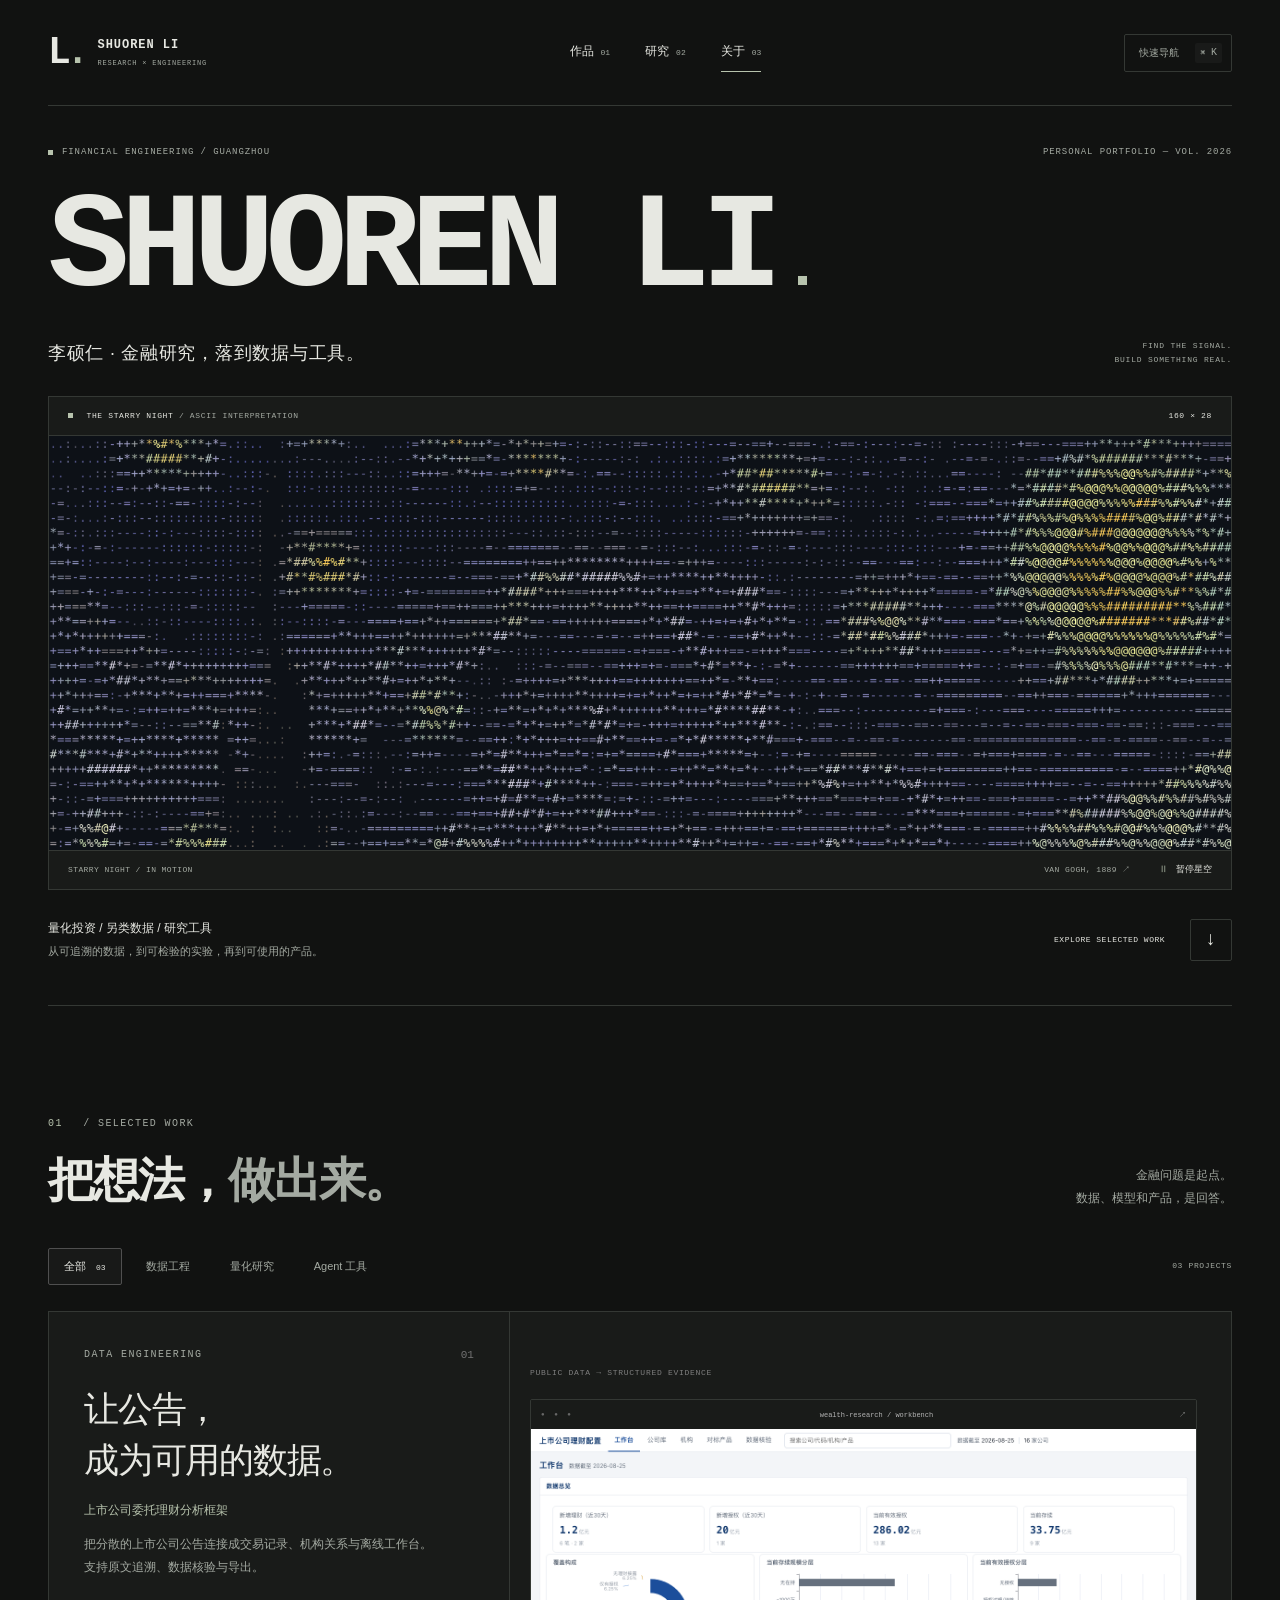
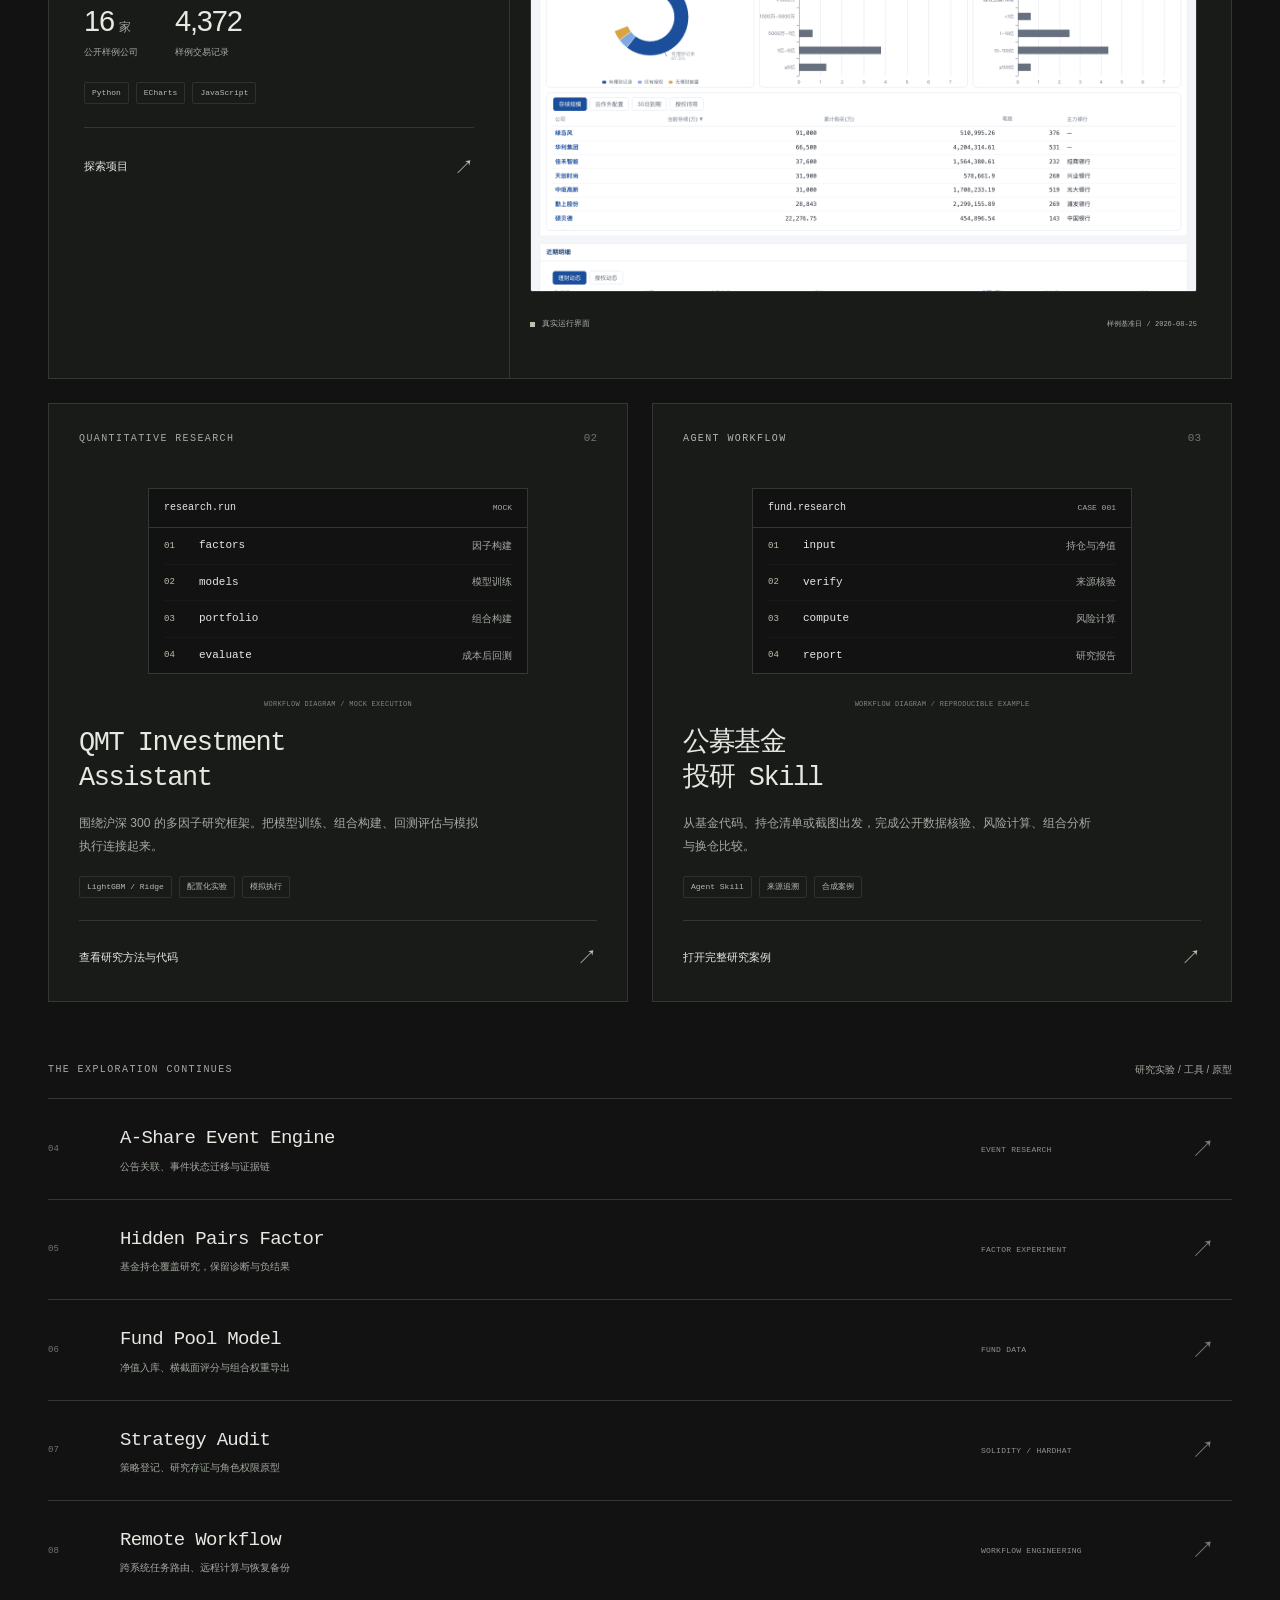
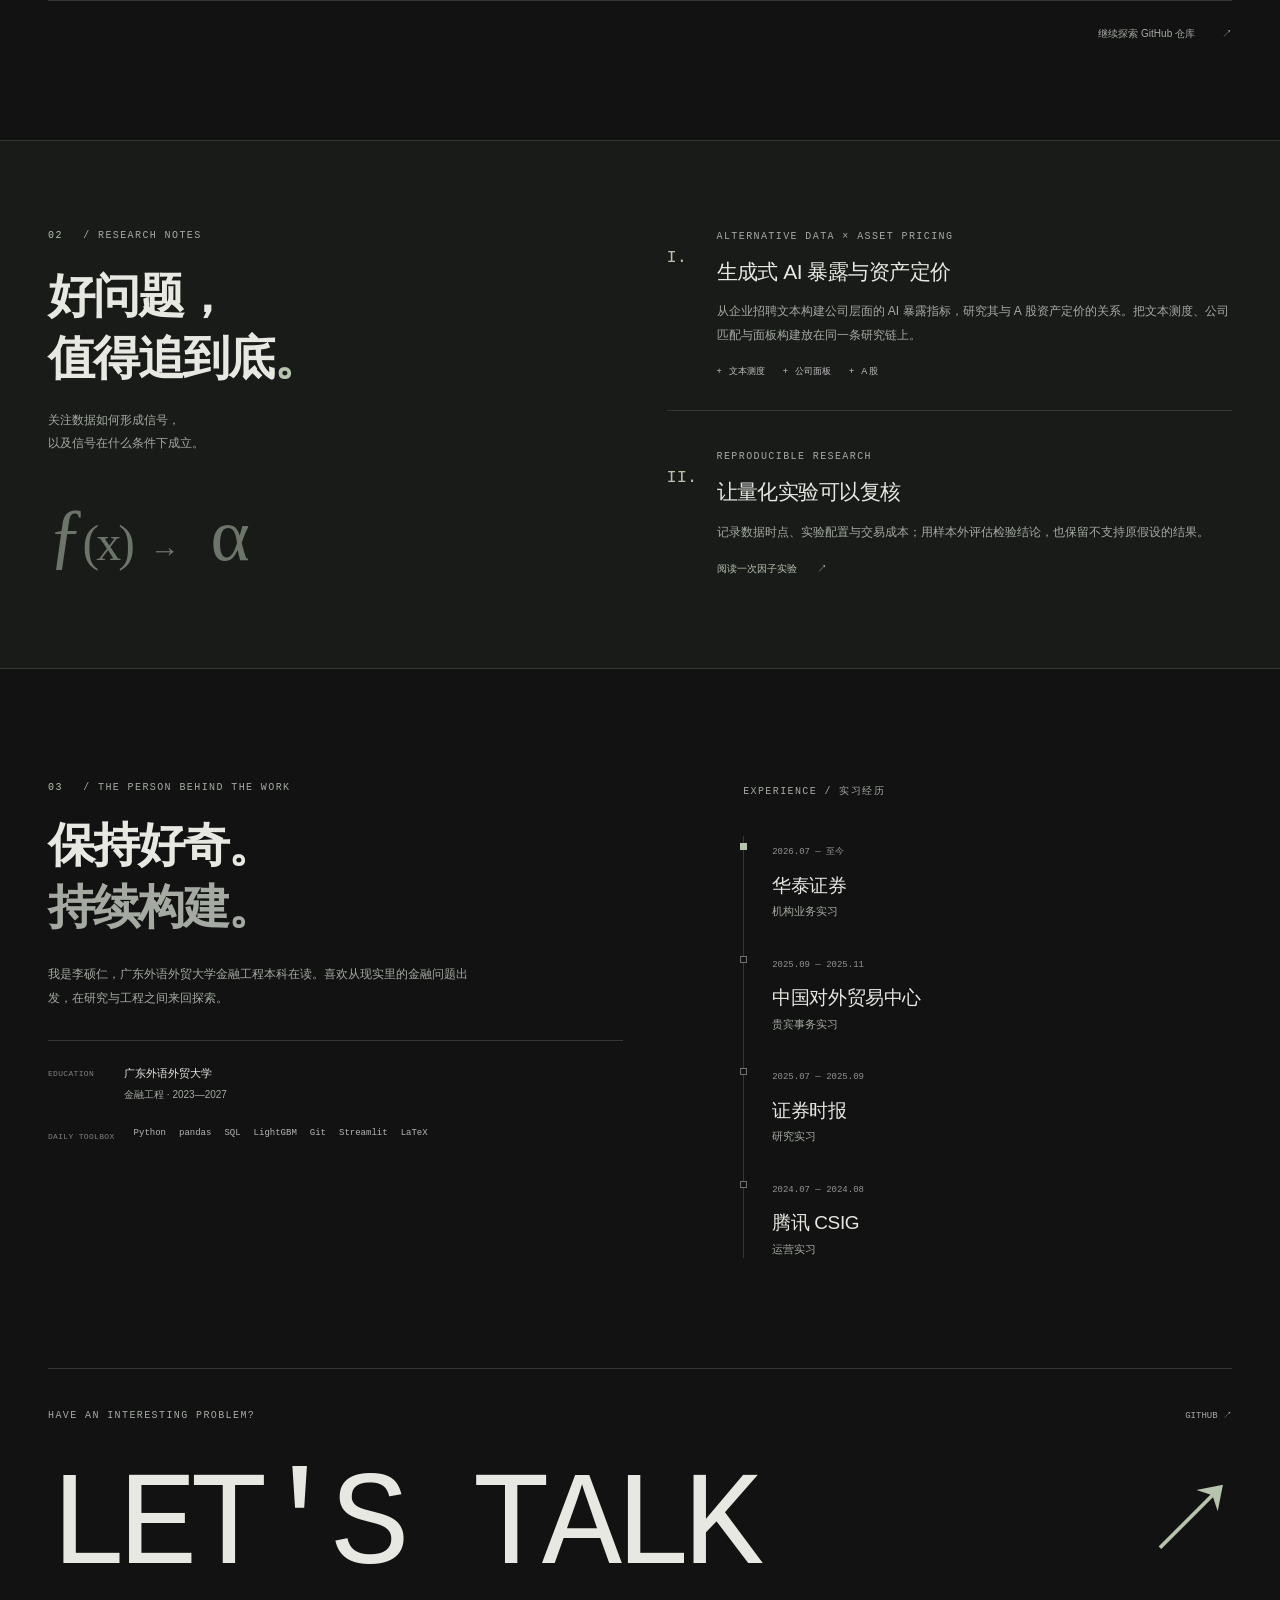
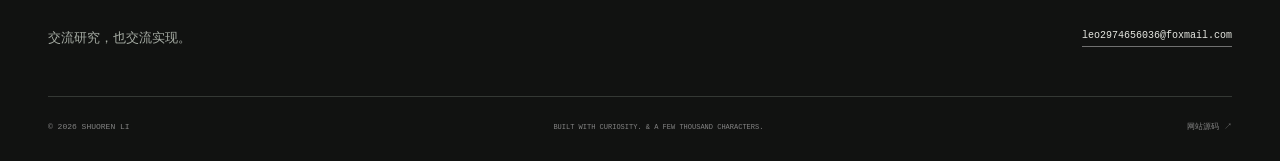
==== commit 0c33fce2: "Animate ASCII starry sky with a seamless 48-frame loop" ====
--- a/index.html
+++ b/index.html
@@ -32,11 +32,11 @@
       <figure class="artwork" id="artwork">
         <div class="art-topline"><span><span class="art-dot" aria-hidden="true"></span> THE STARRY NIGHT <span class="dim">/ ASCII INTERPRETATION</span></span><span>160 × 28</span></div>
         <div class="art-stage">
-          <img id="ascii-fallback" src="assets/starry-night-ascii.svg" width="1600" height="560" fetchpriority="high" alt="以 4,386 个彩色 ASCII 字符重新呈现梵高《星月夜》的旋涡、星光与月亮">
+          <img id="ascii-fallback" src="assets/starry-night-ascii.svg" width="1600" height="560" fetchpriority="high" alt="彩色 ASCII 字符构成梵高《星月夜》的旋涡、星光与月亮；星云以多帧画面循环流动">
           <canvas id="ascii-canvas" width="1600" height="560" aria-hidden="true"></canvas>
 
         </div>
-        <figcaption><span class="art-hint" id="art-hint">4,386 GLYPHS · ONE STARRY NIGHT</span><div><a href="assets/ARTWORK.md" aria-label="查看 ASCII 画作来源">VAN GOGH, 1889 ↗</a><button id="motion-toggle" type="button" aria-pressed="false" hidden><span class="pause-icon" aria-hidden="true">Ⅱ</span> 暂停星光</button></div></figcaption>
+        <figcaption><span class="art-hint" id="art-hint">STARRY NIGHT / ASCII LOOP</span><div><a href="assets/ARTWORK.md" aria-label="查看 ASCII 画作来源">VAN GOGH, 1889 ↗</a><button id="motion-toggle" type="button" aria-pressed="false" hidden><span class="pause-icon" aria-hidden="true">Ⅱ</span> 暂停星空</button></div></figcaption>
       </figure>
       <div class="hero-bottom"><p>量化投资 / 另类数据 / 研究工具<br><span>从可追溯的数据，到可检验的实验，再到可使用的产品。</span></p><a class="explore-link" href="#projects">EXPLORE SELECTED WORK <span aria-hidden="true">↓</span></a></div>
     </section>
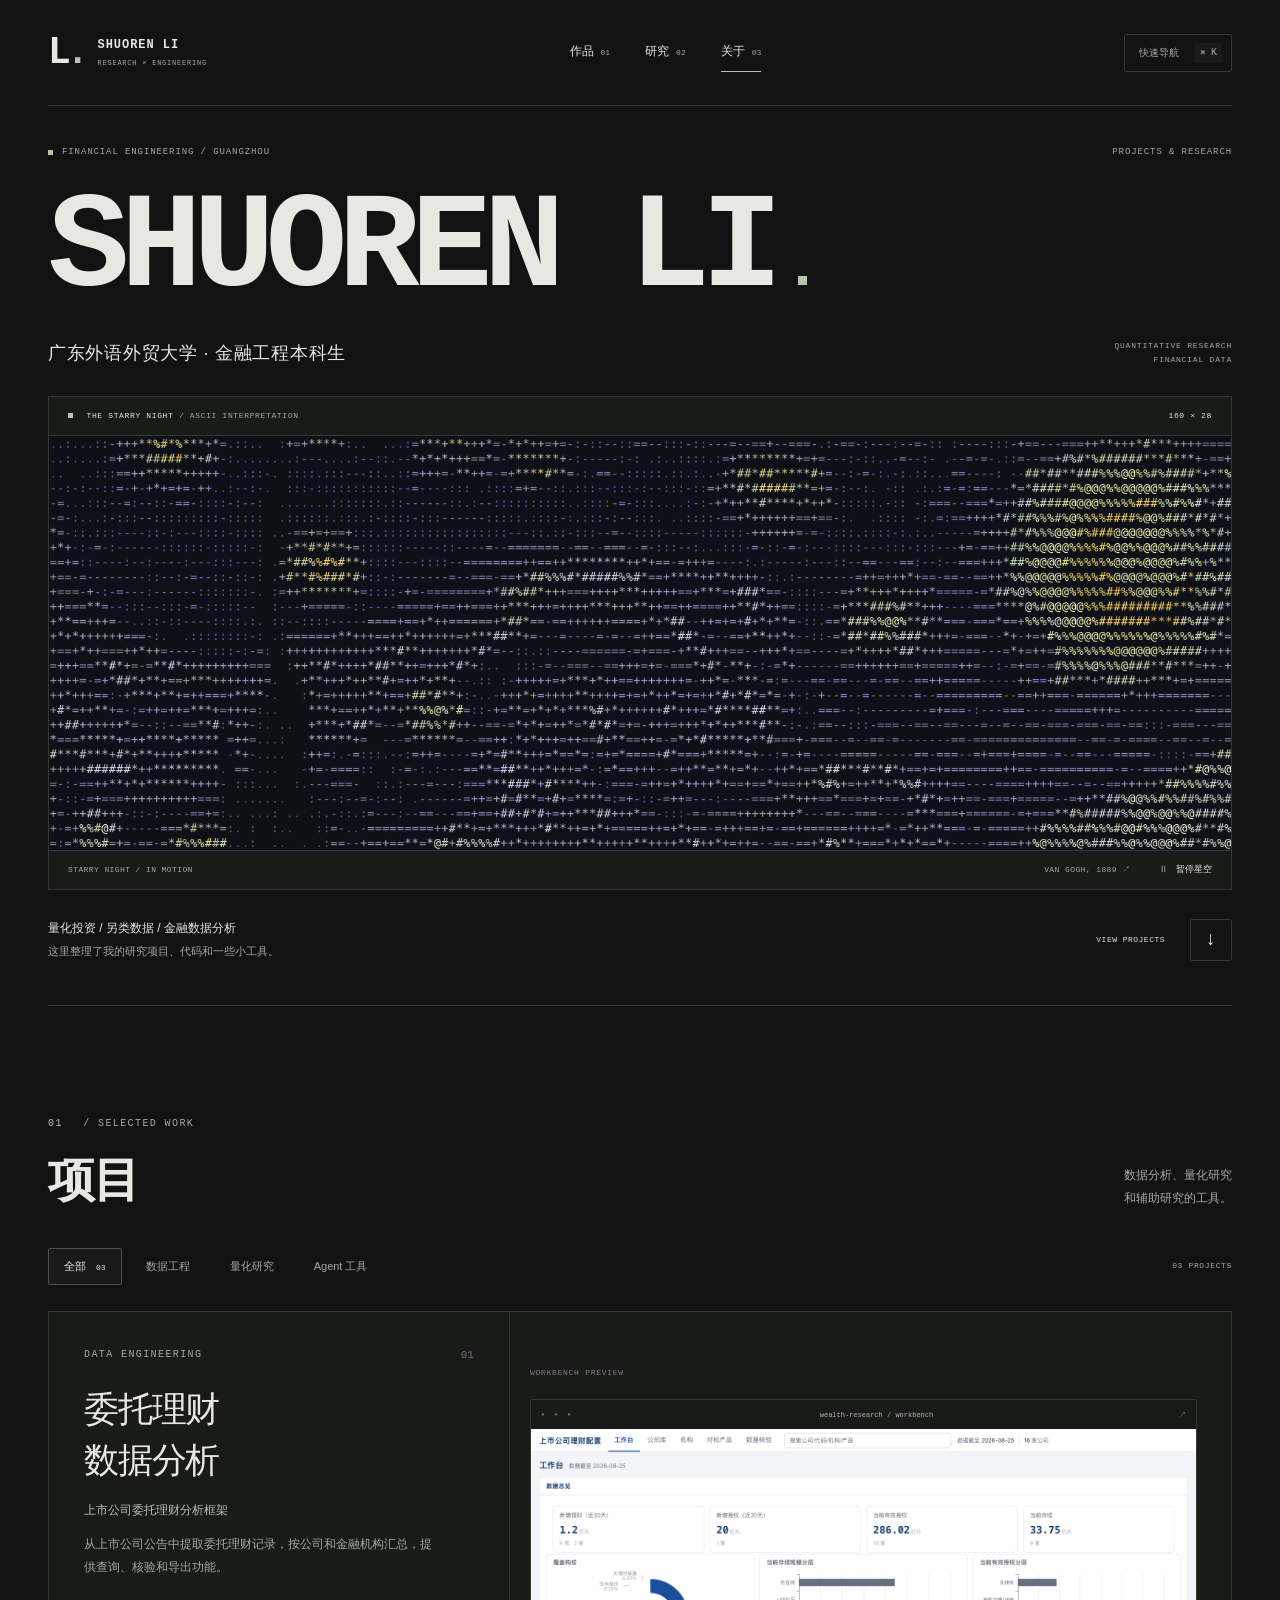
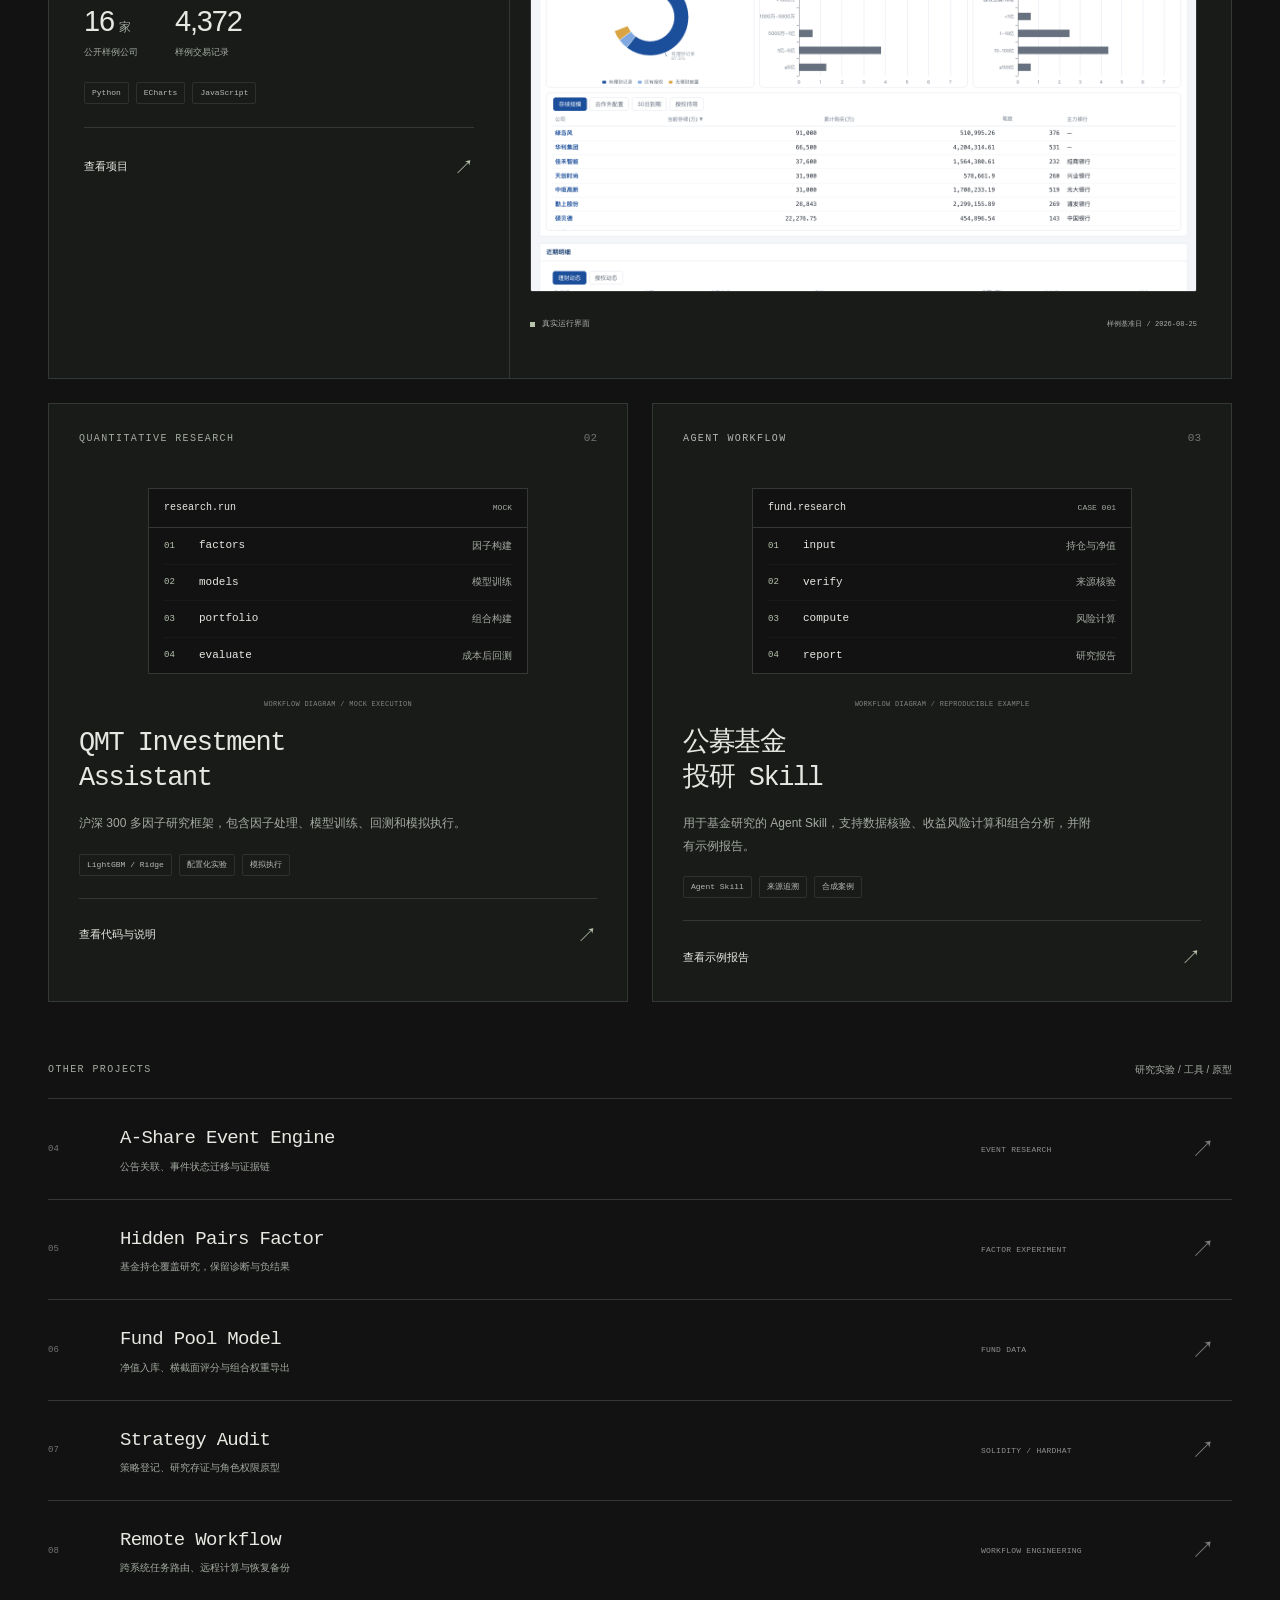
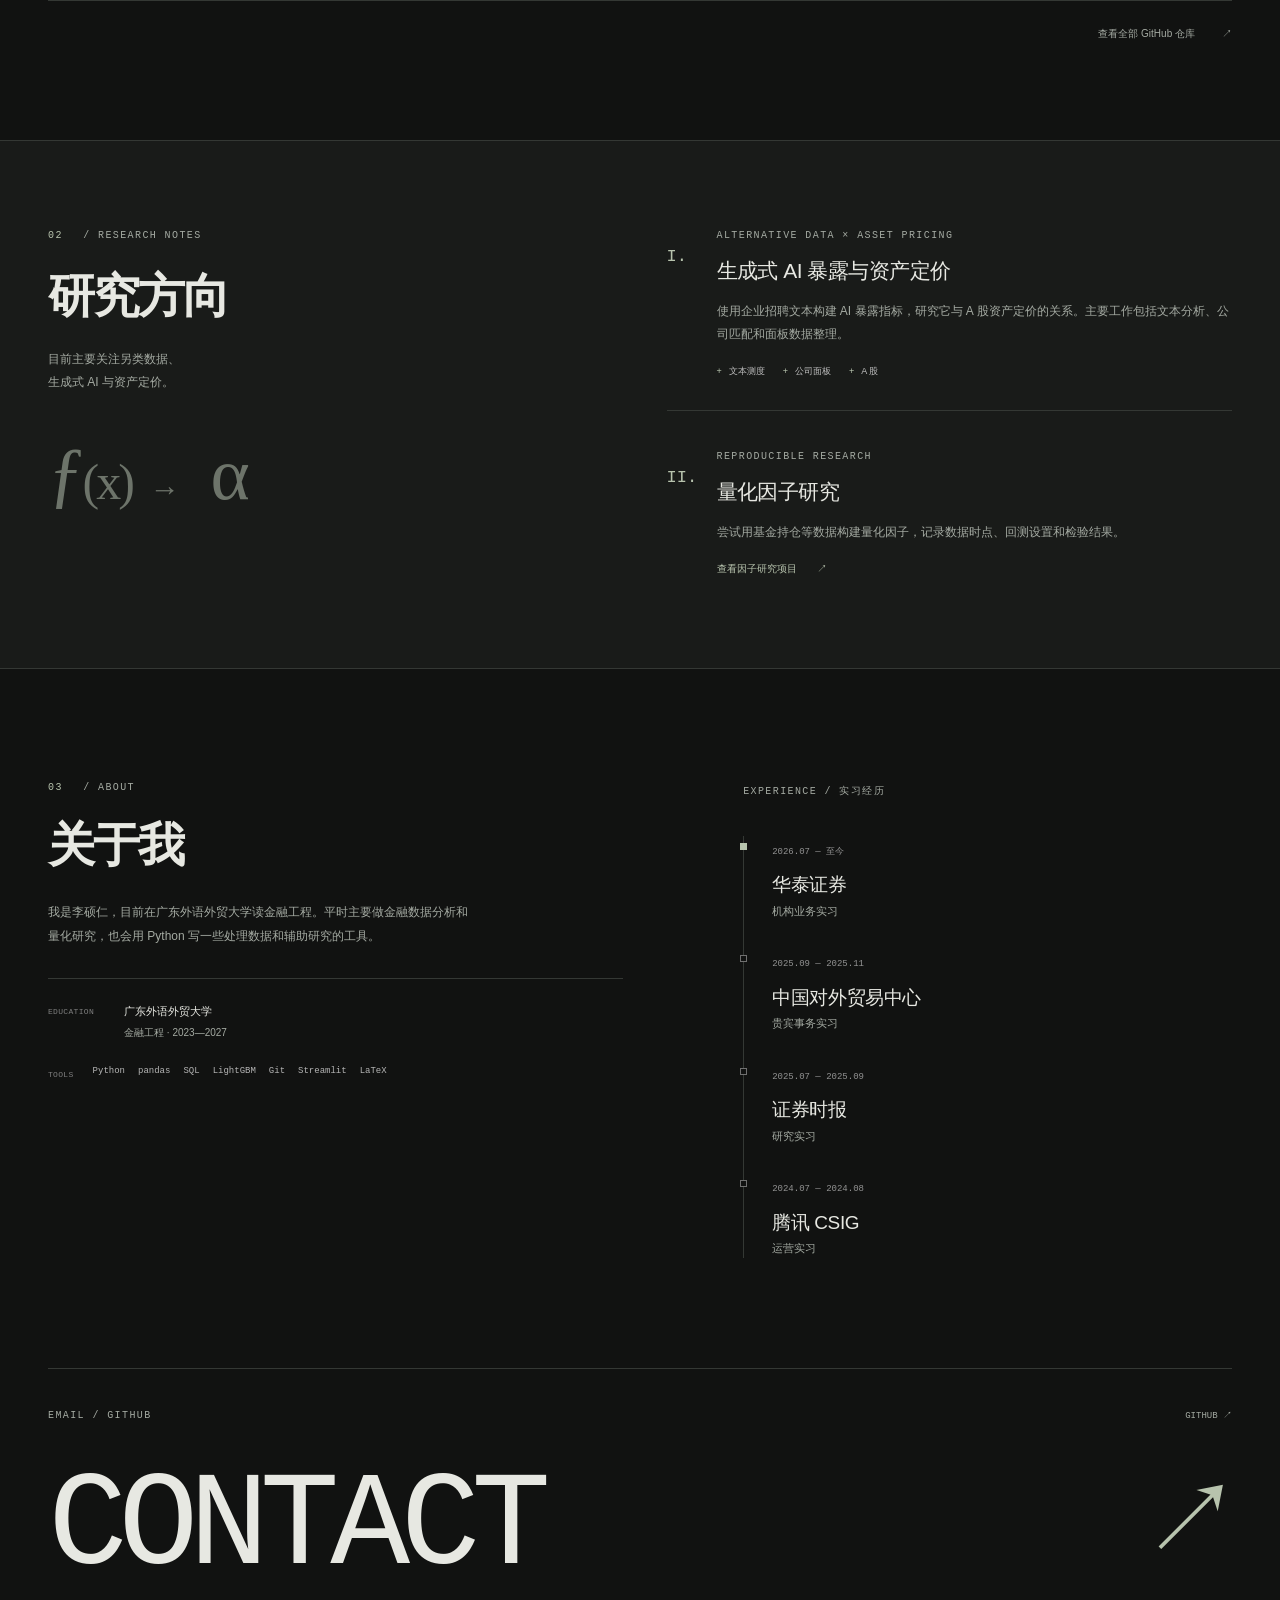
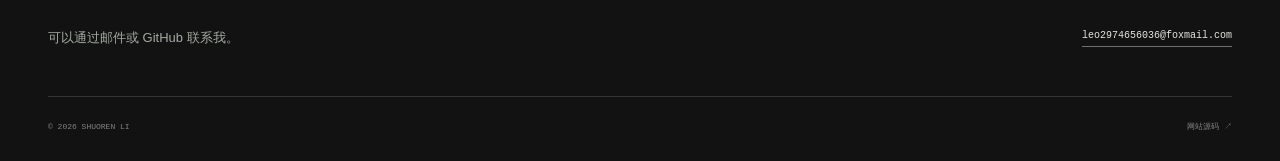
==== commit 6008bf56: "Replace portfolio slogans with direct introductions and brighten ASCII art" ====
--- a/index.html
+++ b/index.html
@@ -4,11 +4,11 @@
   <meta charset="utf-8">
   <meta name="viewport" content="width=device-width, initial-scale=1">
   <title>李硕仁 Shuoren Li — Research × Engineering</title>
-  <meta name="description" content="李硕仁的研究与工程作品集：金融数据、量化研究、智能体工作流。从真实问题出发，把研究做成可用的工具。">
+  <meta name="description" content="李硕仁，广东外语外贸大学金融工程本科生。这里整理了我的量化研究、金融数据分析项目和代码。">
   <meta name="theme-color" content="#111211">
   <meta property="og:type" content="website">
   <meta property="og:title" content="Shuoren Li — Research × Engineering">
-  <meta property="og:description" content="金融研究，落到数据与工具。探索项目、实验与彩色 ASCII 星空。">
+  <meta property="og:description" content="李硕仁的个人主页：量化研究、金融数据分析、项目与实习经历。">
   <meta property="og:url" content="https://leo984357.github.io/">
   <meta property="og:image" content="https://leo984357.github.io/assets/starry-night-ascii.png">
   <link rel="canonical" href="https://leo984357.github.io/">
@@ -26,9 +26,9 @@
   </header>
   <main id="main">
     <section class="hero wrap" aria-labelledby="hero-title">
-      <div class="hero-kicker"><span><i class="status-dot" aria-hidden="true"></i> FINANCIAL ENGINEERING / GUANGZHOU</span><span class="hero-edition">PERSONAL PORTFOLIO — VOL. 2026</span></div>
+      <div class="hero-kicker"><span><i class="status-dot" aria-hidden="true"></i> FINANCIAL ENGINEERING / GUANGZHOU</span><span class="hero-edition">PROJECTS & RESEARCH</span></div>
       <h1 id="hero-title">SHUOREN <span>LI</span></h1>
-      <div class="hero-statement"><p>李硕仁 · 金融研究，落到数据与工具。</p><p class="mono">FIND THE SIGNAL.<br>BUILD SOMETHING REAL.</p></div>
+      <div class="hero-statement"><p>广东外语外贸大学 · 金融工程本科生</p><p class="mono">QUANTITATIVE RESEARCH<br>FINANCIAL DATA</p></div>
       <figure class="artwork" id="artwork">
         <div class="art-topline"><span><span class="art-dot" aria-hidden="true"></span> THE STARRY NIGHT <span class="dim">/ ASCII INTERPRETATION</span></span><span>160 × 28</span></div>
         <div class="art-stage">
@@ -38,29 +38,29 @@
         </div>
         <figcaption><span class="art-hint" id="art-hint">STARRY NIGHT / ASCII LOOP</span><div><a href="assets/ARTWORK.md" aria-label="查看 ASCII 画作来源">VAN GOGH, 1889 ↗</a><button id="motion-toggle" type="button" aria-pressed="false" hidden><span class="pause-icon" aria-hidden="true">Ⅱ</span> 暂停星空</button></div></figcaption>
       </figure>
-      <div class="hero-bottom"><p>量化投资 / 另类数据 / 研究工具<br><span>从可追溯的数据，到可检验的实验，再到可使用的产品。</span></p><a class="explore-link" href="#projects">EXPLORE SELECTED WORK <span aria-hidden="true">↓</span></a></div>
+      <div class="hero-bottom"><p>量化投资 / 另类数据 / 金融数据分析<br><span>这里整理了我的研究项目、代码和一些小工具。</span></p><a class="explore-link" href="#projects">VIEW PROJECTS <span aria-hidden="true">↓</span></a></div>
     </section>
 
     <section id="projects" class="work-section wrap" aria-labelledby="projects-title">
-      <div class="section-heading"><div><p class="eyebrow"><span>01</span> / SELECTED WORK</p><h2 id="projects-title">把想法，<span>做出来。</span></h2></div><p class="section-aside">金融问题是起点。<br>数据、模型和产品，是回答。</p></div>
+      <div class="section-heading"><div><p class="eyebrow"><span>01</span> / SELECTED WORK</p><h2 id="projects-title">项目</h2></div><p class="section-aside">数据分析、量化研究<br>和辅助研究的工具。</p></div>
       <div class="work-toolbar"><div class="filters" role="group" aria-label="筛选精选项目"><button type="button" data-filter="all" aria-pressed="true">全部 <span>03</span></button><button type="button" data-filter="data" aria-pressed="false">数据工程</button><button type="button" data-filter="quant" aria-pressed="false">量化研究</button><button type="button" data-filter="agent" aria-pressed="false">Agent 工具</button></div><span class="filter-count mono" aria-live="polite">03 PROJECTS</span></div>
       <div class="work-grid">
         <article class="work-card flagship" data-category="data">
-          <div class="case-copy"><div class="case-topline"><p class="eyebrow">DATA ENGINEERING</p><span class="case-number">01</span></div><h3>让公告，<br>成为可用的数据。</h3><p class="project-name">上市公司委托理财分析框架</p><p class="case-description">把分散的上市公司公告连接成交易记录、机构关系与离线工作台。支持原文追溯、数据核验与导出。</p><div class="case-stats"><div><strong>16<span>家</span></strong><span>公开样例公司</span></div><div><strong>4,372</strong><span>样例交易记录</span></div></div><div class="tag-list"><span>Python</span><span>ECharts</span><span>JavaScript</span></div><a class="case-link" href="https://github.com/Leo984357/listed-company-wealth-framework">探索项目 <span aria-hidden="true">↗</span></a></div>
-          <div class="flagship-visual"><div class="visual-coordinate mono">PUBLIC DATA → STRUCTURED EVIDENCE</div><a class="browser-preview" href="assets/workbench-preview.png" aria-label="打开委托理财工作台完整截图"><div class="browser-chrome"><span class="window-dots" aria-hidden="true">● ● ●</span><span>wealth-research / workbench</span><span aria-hidden="true">↗</span></div><img src="assets/workbench-preview.png" width="1440" height="1000" alt="仓库公开样例实际运行的委托理财工作台：资金规模、到期分布与公司分析" loading="lazy"></a><div class="preview-caption"><span class="status-dot" aria-hidden="true"></span> 真实运行界面 <span>样例基准日 / 2026-08-25</span></div></div>
+          <div class="case-copy"><div class="case-topline"><p class="eyebrow">DATA ENGINEERING</p><span class="case-number">01</span></div><h3>委托理财<br>数据分析</h3><p class="project-name">上市公司委托理财分析框架</p><p class="case-description">从上市公司公告中提取委托理财记录，按公司和金融机构汇总，提供查询、核验和导出功能。</p><div class="case-stats"><div><strong>16<span>家</span></strong><span>公开样例公司</span></div><div><strong>4,372</strong><span>样例交易记录</span></div></div><div class="tag-list"><span>Python</span><span>ECharts</span><span>JavaScript</span></div><a class="case-link" href="https://github.com/Leo984357/listed-company-wealth-framework">查看项目 <span aria-hidden="true">↗</span></a></div>
+          <div class="flagship-visual"><div class="visual-coordinate mono">WORKBENCH PREVIEW</div><a class="browser-preview" href="assets/workbench-preview.png" aria-label="打开委托理财工作台完整截图"><div class="browser-chrome"><span class="window-dots" aria-hidden="true">● ● ●</span><span>wealth-research / workbench</span><span aria-hidden="true">↗</span></div><img src="assets/workbench-preview.png" width="1440" height="1000" alt="仓库公开样例实际运行的委托理财工作台：资金规模、到期分布与公司分析" loading="lazy"></a><div class="preview-caption"><span class="status-dot" aria-hidden="true"></span> 真实运行界面 <span>样例基准日 / 2026-08-25</span></div></div>
         </article>
         <article class="work-card quant-card" data-category="quant">
           <div class="case-topline"><p class="eyebrow">QUANTITATIVE RESEARCH</p><span class="case-number">02</span></div>
           <div class="quant-visual" aria-label="量化研究流程示意：因子、模型、组合和评估"><div class="workflow-panel"><div class="workflow-label"><span>research.run</span><span>MOCK</span></div><div class="workflow-row"><span class="workflow-step">01</span><span>factors</span><span class="workflow-detail">因子构建</span></div><div class="workflow-row"><span class="workflow-step">02</span><span>models</span><span class="workflow-detail">模型训练</span></div><div class="workflow-row"><span class="workflow-step">03</span><span>portfolio</span><span class="workflow-detail">组合构建</span></div><div class="workflow-row"><span class="workflow-step">04</span><span>evaluate</span><span class="workflow-detail">成本后回测</span></div></div><span class="diagram-caption mono">WORKFLOW DIAGRAM / MOCK EXECUTION</span></div>
-          <div class="secondary-copy"><h3>QMT Investment<br>Assistant</h3><p>围绕沪深 300 的多因子研究框架。把模型训练、组合构建、回测评估与模拟执行连接起来。</p><div class="tag-list"><span>LightGBM / Ridge</span><span>配置化实验</span><span>模拟执行</span></div><a class="case-link" href="https://github.com/Leo984357/qmt_investment_assistant">查看研究方法与代码 <span aria-hidden="true">↗</span></a></div>
+          <div class="secondary-copy"><h3>QMT Investment<br>Assistant</h3><p>沪深 300 多因子研究框架，包含因子处理、模型训练、回测和模拟执行。</p><div class="tag-list"><span>LightGBM / Ridge</span><span>配置化实验</span><span>模拟执行</span></div><a class="case-link" href="https://github.com/Leo984357/qmt_investment_assistant">查看代码与说明 <span aria-hidden="true">↗</span></a></div>
         </article>
         <article class="work-card agent-card" data-category="agent">
           <div class="case-topline"><p class="eyebrow">AGENT WORKFLOW</p><span class="case-number">03</span></div>
           <div class="agent-visual" aria-label="基金研究工作流示意：持仓输入、证据核验、分析报告"><div class="workflow-panel"><div class="workflow-label"><span>fund.research</span><span>CASE 001</span></div><div class="workflow-row"><span class="workflow-step">01</span><span>input</span><span class="workflow-detail">持仓与净值</span></div><div class="workflow-row"><span class="workflow-step">02</span><span>verify</span><span class="workflow-detail">来源核验</span></div><div class="workflow-row"><span class="workflow-step">03</span><span>compute</span><span class="workflow-detail">风险计算</span></div><div class="workflow-row"><span class="workflow-step">04</span><span>report</span><span class="workflow-detail">研究报告</span></div></div><span class="diagram-caption mono">WORKFLOW DIAGRAM / REPRODUCIBLE EXAMPLE</span></div>
-          <div class="secondary-copy"><h3>公募基金<br>投研 Skill</h3><p>从基金代码、持仓清单或截图出发，完成公开数据核验、风险计算、组合分析与换仓比较。</p><div class="tag-list"><span>Agent Skill</span><span>来源追溯</span><span>合成案例</span></div><a class="case-link" href="https://github.com/Leo984357/mutual-fund-research-skill/tree/main/examples">打开完整研究案例 <span aria-hidden="true">↗</span></a></div>
+          <div class="secondary-copy"><h3>公募基金<br>投研 Skill</h3><p>用于基金研究的 Agent Skill，支持数据核验、收益风险计算和组合分析，并附有示例报告。</p><div class="tag-list"><span>Agent Skill</span><span>来源追溯</span><span>合成案例</span></div><a class="case-link" href="https://github.com/Leo984357/mutual-fund-research-skill/tree/main/examples">查看示例报告 <span aria-hidden="true">↗</span></a></div>
         </article>
       </div>
-      <div class="archive-heading"><p class="eyebrow">THE EXPLORATION CONTINUES</p><span>研究实验 / 工具 / 原型</span></div>
+      <div class="archive-heading"><p class="eyebrow">OTHER PROJECTS</p><span>研究实验 / 工具 / 原型</span></div>
       <div class="project-list">
         <a class="project-row" href="https://github.com/Leo984357/ashare-event-opportunity-engine"><span class="row-index">04</span><span class="row-name">A-Share Event Engine<small>公告关联、事件状态迁移与证据链</small></span><span class="row-category">EVENT RESEARCH</span><span class="row-arrow" aria-hidden="true">↗</span></a>
         <a class="project-row" href="https://github.com/Leo984357/hidden-pairs-factor"><span class="row-index">05</span><span class="row-name">Hidden Pairs Factor<small>基金持仓覆盖研究，保留诊断与负结果</small></span><span class="row-category">FACTOR EXPERIMENT</span><span class="row-arrow" aria-hidden="true">↗</span></a>
@@ -68,16 +68,16 @@
         <a class="project-row" href="https://github.com/Leo984357/strategy-audit-prototype"><span class="row-index">07</span><span class="row-name">Strategy Audit<small>策略登记、研究存证与角色权限原型</small></span><span class="row-category">SOLIDITY / HARDHAT</span><span class="row-arrow" aria-hidden="true">↗</span></a>
         <a class="project-row" href="https://github.com/Leo984357/remote-workflow-framework"><span class="row-index">08</span><span class="row-name">Remote Workflow<small>跨系统任务路由、远程计算与恢复备份</small></span><span class="row-category">WORKFLOW ENGINEERING</span><span class="row-arrow" aria-hidden="true">↗</span></a>
       </div>
-      <a class="all-repos" href="https://github.com/Leo984357?tab=repositories">继续探索 GitHub 仓库 <span aria-hidden="true">↗</span></a>
+      <a class="all-repos" href="https://github.com/Leo984357?tab=repositories">查看全部 GitHub 仓库 <span aria-hidden="true">↗</span></a>
     </section>
 
-    <section id="research" class="research-section" aria-labelledby="research-title"><div class="wrap research-layout"><div class="research-intro"><p class="eyebrow"><span>02</span> / RESEARCH NOTES</p><h2 id="research-title">好问题，<br>值得追到底<span>。</span></h2><p>关注数据如何形成信号，<br>以及信号在什么条件下成立。</p><div class="research-symbol" aria-hidden="true">ƒ<span>(x)</span><i>→</i> α</div></div><div class="research-notes"><article><span class="note-number">I.</span><div><p class="eyebrow">ALTERNATIVE DATA × ASSET PRICING</p><h3>生成式 AI 暴露与资产定价</h3><p>从企业招聘文本构建公司层面的 AI 暴露指标，研究其与 A 股资产定价的关系。把文本测度、公司匹配与面板构建放在同一条研究链上。</p><div class="note-tags"><span>文本测度</span><span>公司面板</span><span>A 股</span></div></div></article><article><span class="note-number">II.</span><div><p class="eyebrow">REPRODUCIBLE RESEARCH</p><h3>让量化实验可以复核</h3><p>记录数据时点、实验配置与交易成本；用样本外评估检验结论，也保留不支持原假设的结果。</p><a href="https://github.com/Leo984357/hidden-pairs-factor">阅读一次因子实验 <span aria-hidden="true">↗</span></a></div></article></div></div></section>
+    <section id="research" class="research-section" aria-labelledby="research-title"><div class="wrap research-layout"><div class="research-intro"><p class="eyebrow"><span>02</span> / RESEARCH NOTES</p><h2 id="research-title">研究方向</h2><p>目前主要关注另类数据、<br>生成式 AI 与资产定价。</p><div class="research-symbol" aria-hidden="true">ƒ<span>(x)</span><i>→</i> α</div></div><div class="research-notes"><article><span class="note-number">I.</span><div><p class="eyebrow">ALTERNATIVE DATA × ASSET PRICING</p><h3>生成式 AI 暴露与资产定价</h3><p>使用企业招聘文本构建 AI 暴露指标，研究它与 A 股资产定价的关系。主要工作包括文本分析、公司匹配和面板数据整理。</p><div class="note-tags"><span>文本测度</span><span>公司面板</span><span>A 股</span></div></div></article><article><span class="note-number">II.</span><div><p class="eyebrow">REPRODUCIBLE RESEARCH</p><h3>量化因子研究</h3><p>尝试用基金持仓等数据构建量化因子，记录数据时点、回测设置和检验结果。</p><a href="https://github.com/Leo984357/hidden-pairs-factor">查看因子研究项目 <span aria-hidden="true">↗</span></a></div></article></div></div></section>
 
-    <section id="about" class="about-section wrap" aria-labelledby="about-title"><div class="about-intro"><p class="eyebrow"><span>03</span> / THE PERSON BEHIND THE WORK</p><h2 id="about-title">保持好奇。<br><span>持续构建。</span></h2><p class="about-bio">我是李硕仁，广东外语外贸大学金融工程本科在读。喜欢从现实里的金融问题出发，在研究与工程之间来回探索。</p><div class="education"><span class="mono">EDUCATION</span><p>广东外语外贸大学 <span>金融工程 · 2023—2027</span></p></div><div class="toolbox"><span class="mono">DAILY TOOLBOX</span><div><span>Python</span><span>pandas</span><span>SQL</span><span>LightGBM</span><span>Git</span><span>Streamlit</span><span>LaTeX</span></div></div></div><div class="experience"><p class="eyebrow">EXPERIENCE / 实习经历</p><div class="timeline"><article><div class="timeline-dot" aria-hidden="true"></div><time>2026.07 — 至今</time><h3>华泰证券</h3><p>机构业务实习</p></article><article><div class="timeline-dot" aria-hidden="true"></div><time>2025.09 — 2025.11</time><h3>中国对外贸易中心</h3><p>贵宾事务实习</p></article><article><div class="timeline-dot" aria-hidden="true"></div><time>2025.07 — 2025.09</time><h3>证券时报</h3><p>研究实习</p></article><article><div class="timeline-dot" aria-hidden="true"></div><time>2024.07 — 2024.08</time><h3>腾讯 CSIG</h3><p>运营实习</p></article></div></div></section>
+    <section id="about" class="about-section wrap" aria-labelledby="about-title"><div class="about-intro"><p class="eyebrow"><span>03</span> / ABOUT</p><h2 id="about-title">关于我</h2><p class="about-bio">我是李硕仁，目前在广东外语外贸大学读金融工程。平时主要做金融数据分析和量化研究，也会用 Python 写一些处理数据和辅助研究的工具。</p><div class="education"><span class="mono">EDUCATION</span><p>广东外语外贸大学 <span>金融工程 · 2023—2027</span></p></div><div class="toolbox"><span class="mono">TOOLS</span><div><span>Python</span><span>pandas</span><span>SQL</span><span>LightGBM</span><span>Git</span><span>Streamlit</span><span>LaTeX</span></div></div></div><div class="experience"><p class="eyebrow">EXPERIENCE / 实习经历</p><div class="timeline"><article><div class="timeline-dot" aria-hidden="true"></div><time>2026.07 — 至今</time><h3>华泰证券</h3><p>机构业务实习</p></article><article><div class="timeline-dot" aria-hidden="true"></div><time>2025.09 — 2025.11</time><h3>中国对外贸易中心</h3><p>贵宾事务实习</p></article><article><div class="timeline-dot" aria-hidden="true"></div><time>2025.07 — 2025.09</time><h3>证券时报</h3><p>研究实习</p></article><article><div class="timeline-dot" aria-hidden="true"></div><time>2024.07 — 2024.08</time><h3>腾讯 CSIG</h3><p>运营实习</p></article></div></div></section>
 
-    <section class="contact-section wrap" aria-labelledby="contact-title"><div class="contact-top"><p class="eyebrow">HAVE AN INTERESTING PROBLEM?</p><a href="https://github.com/Leo984357">GITHUB ↗</a></div><a class="contact-title-link" href="mailto:leo2974656036@foxmail.com"><h2 id="contact-title">LET'S TALK<span aria-hidden="true">↗</span></h2></a><div class="contact-bottom"><p>交流研究，也交流实现。</p><a href="mailto:leo2974656036@foxmail.com">leo2974656036@foxmail.com</a></div></section>
+    <section class="contact-section wrap" aria-labelledby="contact-title"><div class="contact-top"><p class="eyebrow">EMAIL / GITHUB</p><a href="https://github.com/Leo984357">GITHUB ↗</a></div><a class="contact-title-link" href="mailto:leo2974656036@foxmail.com"><h2 id="contact-title">CONTACT<span aria-hidden="true">↗</span></h2></a><div class="contact-bottom"><p>可以通过邮件或 GitHub 联系我。</p><a href="mailto:leo2974656036@foxmail.com">leo2974656036@foxmail.com</a></div></section>
   </main>
-  <footer class="wrap"><span>© 2026 SHUOREN LI</span><span class="footer-note">BUILT WITH CURIOSITY. & A FEW THOUSAND CHARACTERS.</span><a href="https://github.com/Leo984357/Leo984357.github.io">网站源码 ↗</a></footer>
+  <footer class="wrap"><span>© 2026 SHUOREN LI</span><a href="https://github.com/Leo984357/Leo984357.github.io">网站源码 ↗</a></footer>
 
   <dialog id="command-palette" aria-labelledby="command-title"><div class="command-header"><span class="command-icon" aria-hidden="true">⌘</span><label id="command-title" for="command-search">快速导航</label><button type="button" class="command-close" aria-label="关闭快捷导航">ESC</button></div><input id="command-search" type="search" placeholder="搜索项目或跳转页面…" autocomplete="off" spellcheck="false" aria-controls="command-results" role="combobox" aria-autocomplete="list" aria-expanded="true"><div id="command-results" role="listbox" aria-label="快捷导航结果"></div><p class="command-help"><span>↑ ↓ 选择</span><span>↵ 打开</span><span>esc 关闭</span></p></dialog>
 </body>
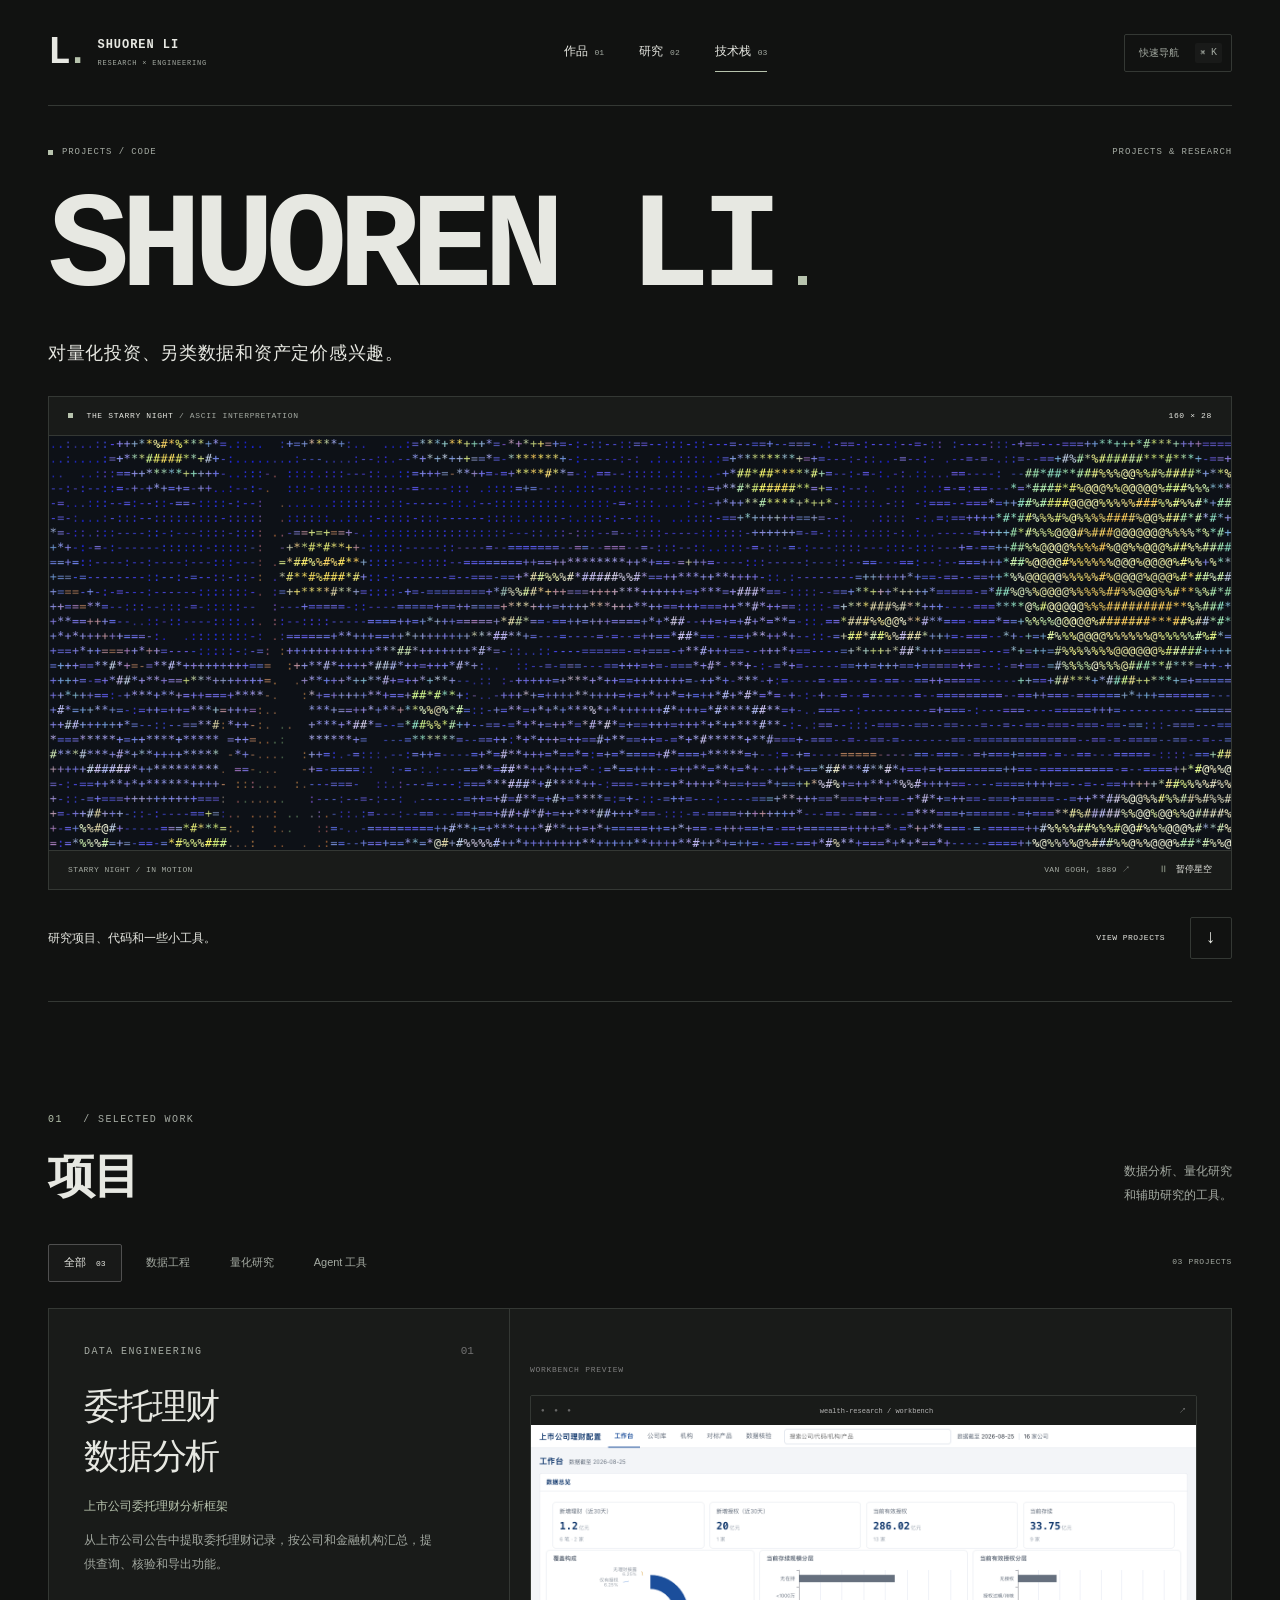
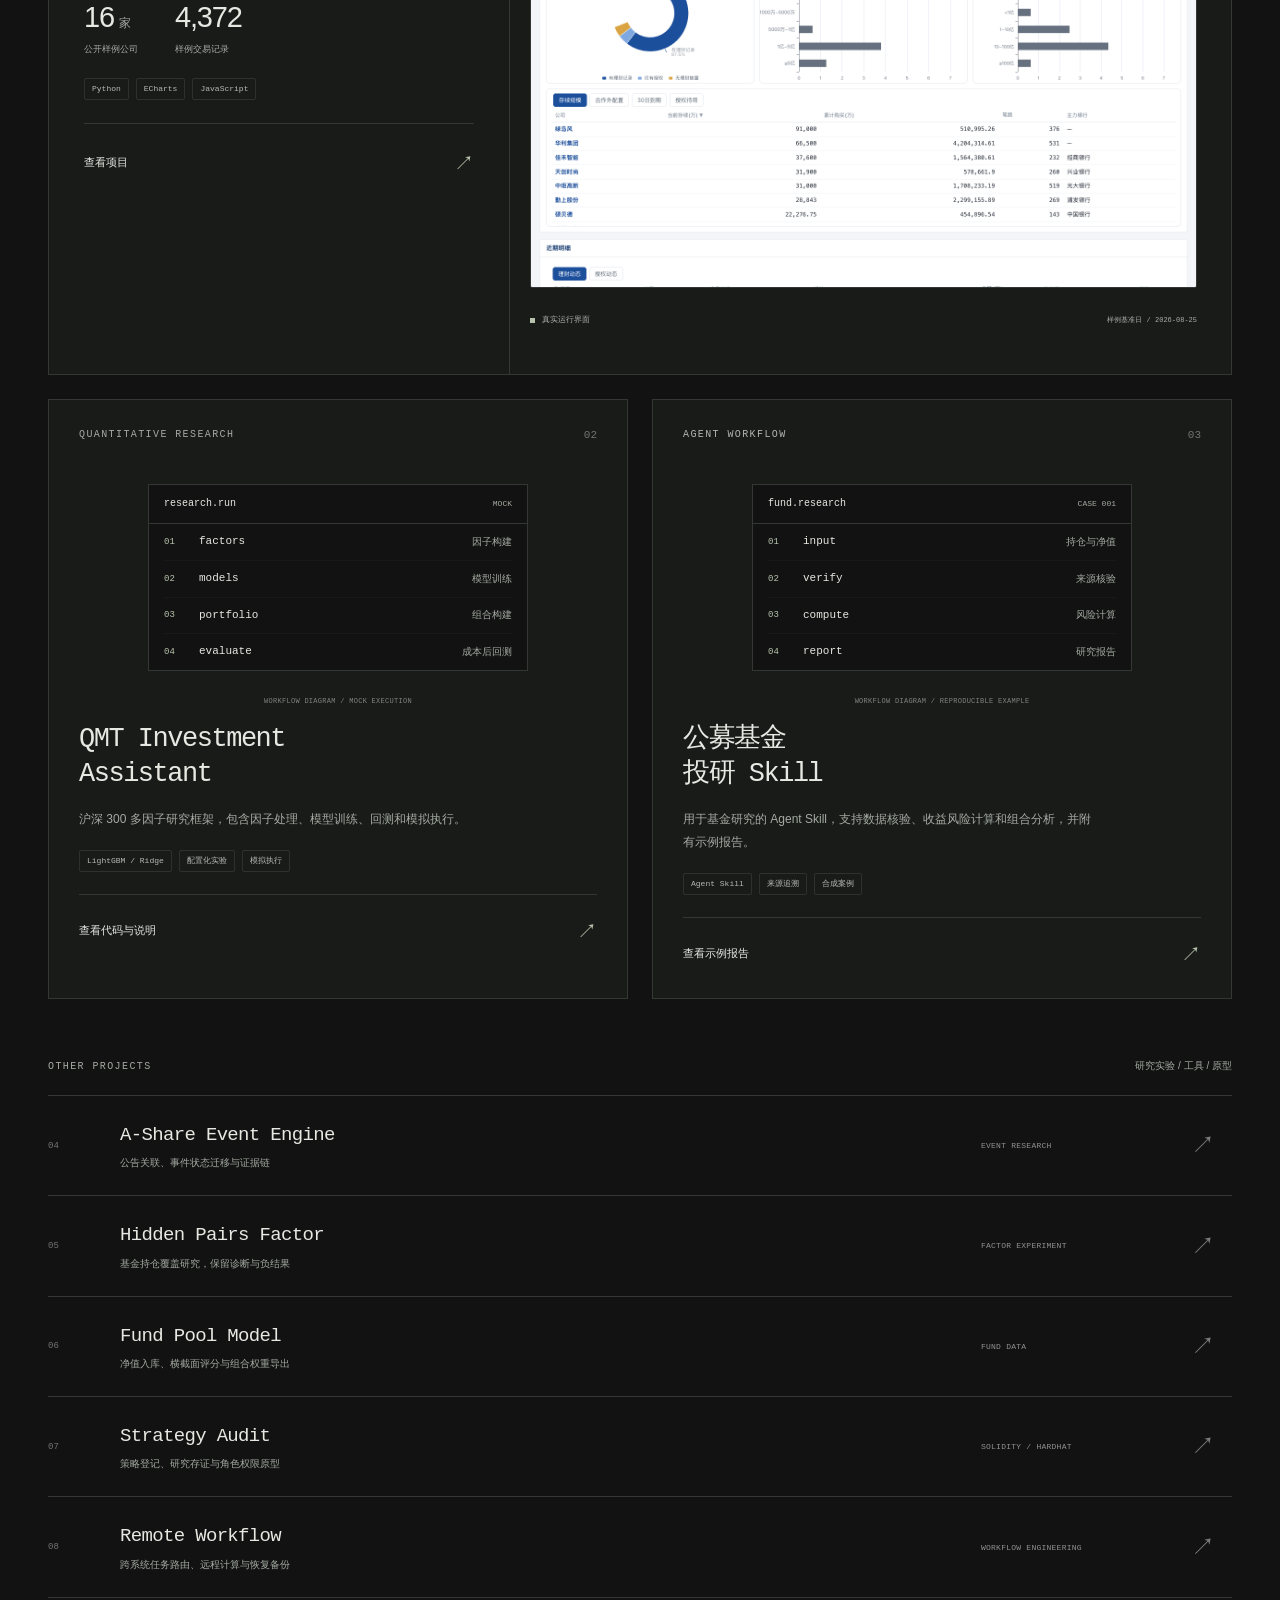
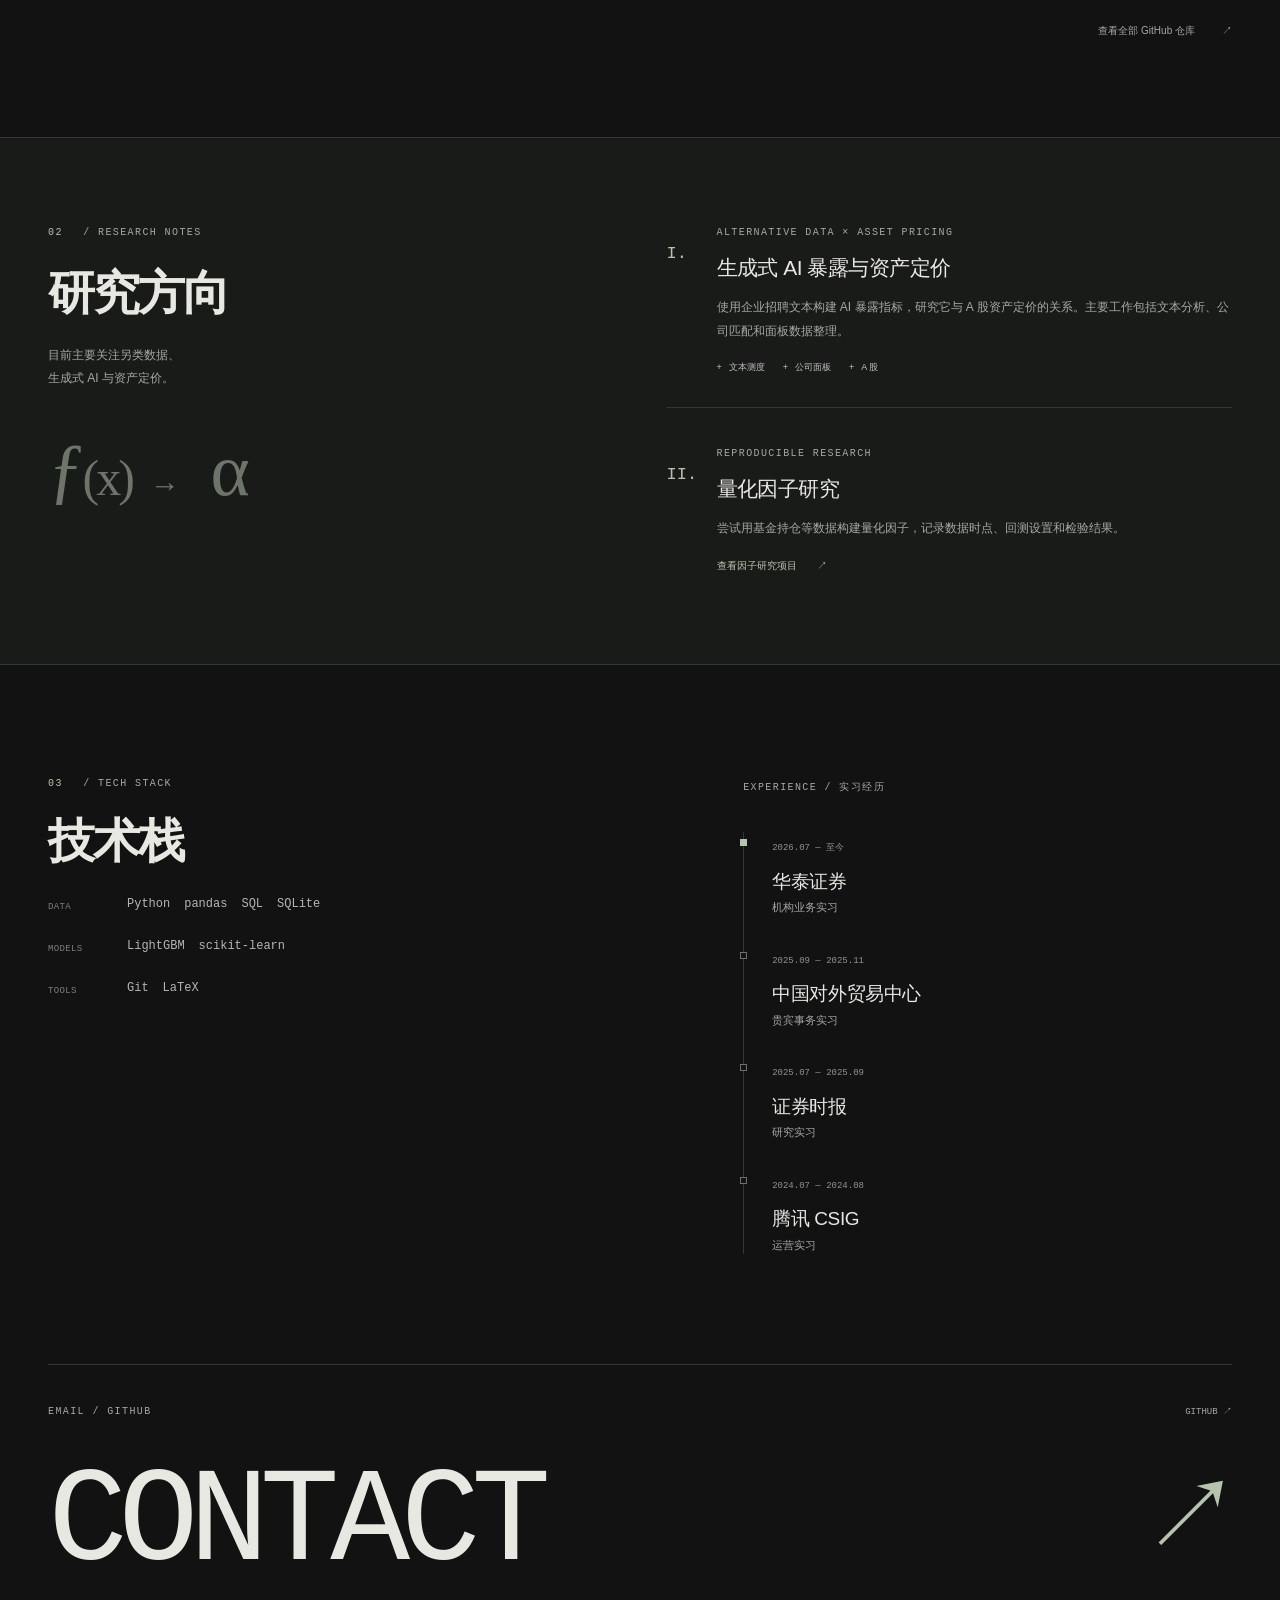
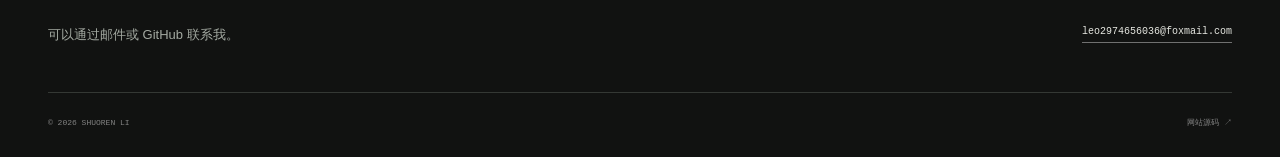
==== commit b0bb31ab: "Remove repetitive biography and emphasize projects and technology stack" ====
--- a/index.html
+++ b/index.html
@@ -4,7 +4,7 @@
   <meta charset="utf-8">
   <meta name="viewport" content="width=device-width, initial-scale=1">
   <title>李硕仁 Shuoren Li — Research × Engineering</title>
-  <meta name="description" content="李硕仁，广东外语外贸大学金融工程本科生。这里整理了我的量化研究、金融数据分析项目和代码。">
+  <meta name="description" content="李硕仁的个人项目与技术栈。关注量化投资、另类数据和资产定价。">
   <meta name="theme-color" content="#111211">
   <meta property="og:type" content="website">
   <meta property="og:title" content="Shuoren Li — Research × Engineering">
@@ -21,14 +21,14 @@
   <div class="reading-progress" aria-hidden="true"></div>
   <header class="masthead wrap">
     <a class="wordmark" href="#main" aria-label="Shuoren Li 首页"><span class="brand-mark" aria-hidden="true">L<span>.</span></span><span>SHUOREN LI<span class="brand-sub">RESEARCH × ENGINEERING</span></span></a>
-    <nav aria-label="主导航"><a href="#projects">作品<span>01</span></a><a href="#research">研究<span>02</span></a><a href="#about">关于<span>03</span></a></nav>
+    <nav aria-label="主导航"><a href="#projects">作品<span>01</span></a><a href="#research">研究<span>02</span></a><a href="#about">技术栈<span>03</span></a></nav>
     <button class="command-trigger" type="button" aria-label="打开快捷导航" aria-haspopup="dialog"><span>快速导航</span><kbd>⌘ K</kbd></button>
   </header>
   <main id="main">
     <section class="hero wrap" aria-labelledby="hero-title">
-      <div class="hero-kicker"><span><i class="status-dot" aria-hidden="true"></i> FINANCIAL ENGINEERING / GUANGZHOU</span><span class="hero-edition">PROJECTS & RESEARCH</span></div>
+      <div class="hero-kicker"><span><i class="status-dot" aria-hidden="true"></i> PROJECTS / CODE</span><span class="hero-edition">PROJECTS & RESEARCH</span></div>
       <h1 id="hero-title">SHUOREN <span>LI</span></h1>
-      <div class="hero-statement"><p>广东外语外贸大学 · 金融工程本科生</p><p class="mono">QUANTITATIVE RESEARCH<br>FINANCIAL DATA</p></div>
+      <div class="hero-statement"><p>对量化投资、另类数据和资产定价感兴趣。</p></div>
       <figure class="artwork" id="artwork">
         <div class="art-topline"><span><span class="art-dot" aria-hidden="true"></span> THE STARRY NIGHT <span class="dim">/ ASCII INTERPRETATION</span></span><span>160 × 28</span></div>
         <div class="art-stage">
@@ -38,7 +38,7 @@
         </div>
         <figcaption><span class="art-hint" id="art-hint">STARRY NIGHT / ASCII LOOP</span><div><a href="assets/ARTWORK.md" aria-label="查看 ASCII 画作来源">VAN GOGH, 1889 ↗</a><button id="motion-toggle" type="button" aria-pressed="false" hidden><span class="pause-icon" aria-hidden="true">Ⅱ</span> 暂停星空</button></div></figcaption>
       </figure>
-      <div class="hero-bottom"><p>量化投资 / 另类数据 / 金融数据分析<br><span>这里整理了我的研究项目、代码和一些小工具。</span></p><a class="explore-link" href="#projects">VIEW PROJECTS <span aria-hidden="true">↓</span></a></div>
+      <div class="hero-bottom"><p>研究项目、代码和一些小工具。</p><a class="explore-link" href="#projects">VIEW PROJECTS <span aria-hidden="true">↓</span></a></div>
     </section>
 
     <section id="projects" class="work-section wrap" aria-labelledby="projects-title">
@@ -73,7 +73,7 @@
 
     <section id="research" class="research-section" aria-labelledby="research-title"><div class="wrap research-layout"><div class="research-intro"><p class="eyebrow"><span>02</span> / RESEARCH NOTES</p><h2 id="research-title">研究方向</h2><p>目前主要关注另类数据、<br>生成式 AI 与资产定价。</p><div class="research-symbol" aria-hidden="true">ƒ<span>(x)</span><i>→</i> α</div></div><div class="research-notes"><article><span class="note-number">I.</span><div><p class="eyebrow">ALTERNATIVE DATA × ASSET PRICING</p><h3>生成式 AI 暴露与资产定价</h3><p>使用企业招聘文本构建 AI 暴露指标，研究它与 A 股资产定价的关系。主要工作包括文本分析、公司匹配和面板数据整理。</p><div class="note-tags"><span>文本测度</span><span>公司面板</span><span>A 股</span></div></div></article><article><span class="note-number">II.</span><div><p class="eyebrow">REPRODUCIBLE RESEARCH</p><h3>量化因子研究</h3><p>尝试用基金持仓等数据构建量化因子，记录数据时点、回测设置和检验结果。</p><a href="https://github.com/Leo984357/hidden-pairs-factor">查看因子研究项目 <span aria-hidden="true">↗</span></a></div></article></div></div></section>
 
-    <section id="about" class="about-section wrap" aria-labelledby="about-title"><div class="about-intro"><p class="eyebrow"><span>03</span> / ABOUT</p><h2 id="about-title">关于我</h2><p class="about-bio">我是李硕仁，目前在广东外语外贸大学读金融工程。平时主要做金融数据分析和量化研究，也会用 Python 写一些处理数据和辅助研究的工具。</p><div class="education"><span class="mono">EDUCATION</span><p>广东外语外贸大学 <span>金融工程 · 2023—2027</span></p></div><div class="toolbox"><span class="mono">TOOLS</span><div><span>Python</span><span>pandas</span><span>SQL</span><span>LightGBM</span><span>Git</span><span>Streamlit</span><span>LaTeX</span></div></div></div><div class="experience"><p class="eyebrow">EXPERIENCE / 实习经历</p><div class="timeline"><article><div class="timeline-dot" aria-hidden="true"></div><time>2026.07 — 至今</time><h3>华泰证券</h3><p>机构业务实习</p></article><article><div class="timeline-dot" aria-hidden="true"></div><time>2025.09 — 2025.11</time><h3>中国对外贸易中心</h3><p>贵宾事务实习</p></article><article><div class="timeline-dot" aria-hidden="true"></div><time>2025.07 — 2025.09</time><h3>证券时报</h3><p>研究实习</p></article><article><div class="timeline-dot" aria-hidden="true"></div><time>2024.07 — 2024.08</time><h3>腾讯 CSIG</h3><p>运营实习</p></article></div></div></section>
+    <section id="about" class="about-section wrap" aria-labelledby="about-title"><div class="about-intro"><p class="eyebrow"><span>03</span> / TECH STACK</p><h2 id="about-title">技术栈</h2><div class="toolbox"><span class="mono">DATA</span><div><span>Python</span><span>pandas</span><span>SQL</span><span>SQLite</span></div></div><div class="toolbox"><span class="mono">MODELS</span><div><span>LightGBM</span><span>scikit-learn</span></div></div><div class="toolbox"><span class="mono">TOOLS</span><div><span>Git</span><span>LaTeX</span></div></div></div><div class="experience"><p class="eyebrow">EXPERIENCE / 实习经历</p><div class="timeline"><article><div class="timeline-dot" aria-hidden="true"></div><time>2026.07 — 至今</time><h3>华泰证券</h3><p>机构业务实习</p></article><article><div class="timeline-dot" aria-hidden="true"></div><time>2025.09 — 2025.11</time><h3>中国对外贸易中心</h3><p>贵宾事务实习</p></article><article><div class="timeline-dot" aria-hidden="true"></div><time>2025.07 — 2025.09</time><h3>证券时报</h3><p>研究实习</p></article><article><div class="timeline-dot" aria-hidden="true"></div><time>2024.07 — 2024.08</time><h3>腾讯 CSIG</h3><p>运营实习</p></article></div></div></section>
 
     <section class="contact-section wrap" aria-labelledby="contact-title"><div class="contact-top"><p class="eyebrow">EMAIL / GITHUB</p><a href="https://github.com/Leo984357">GITHUB ↗</a></div><a class="contact-title-link" href="mailto:leo2974656036@foxmail.com"><h2 id="contact-title">CONTACT<span aria-hidden="true">↗</span></h2></a><div class="contact-bottom"><p>可以通过邮件或 GitHub 联系我。</p><a href="mailto:leo2974656036@foxmail.com">leo2974656036@foxmail.com</a></div></section>
   </main>
--- a/style.css
+++ b/style.css
@@ -437,3 +437,7 @@
 .contact-title-link h2{font-size:12.2vw}
 .workflow-panel{max-width:none}
 }
+
+/* Technology lists are primary content in this section. */
+.toolbox>div{font-size:12px;gap:10px 14px}
+.toolbox>.mono{min-width:60px;font-size:9px}
